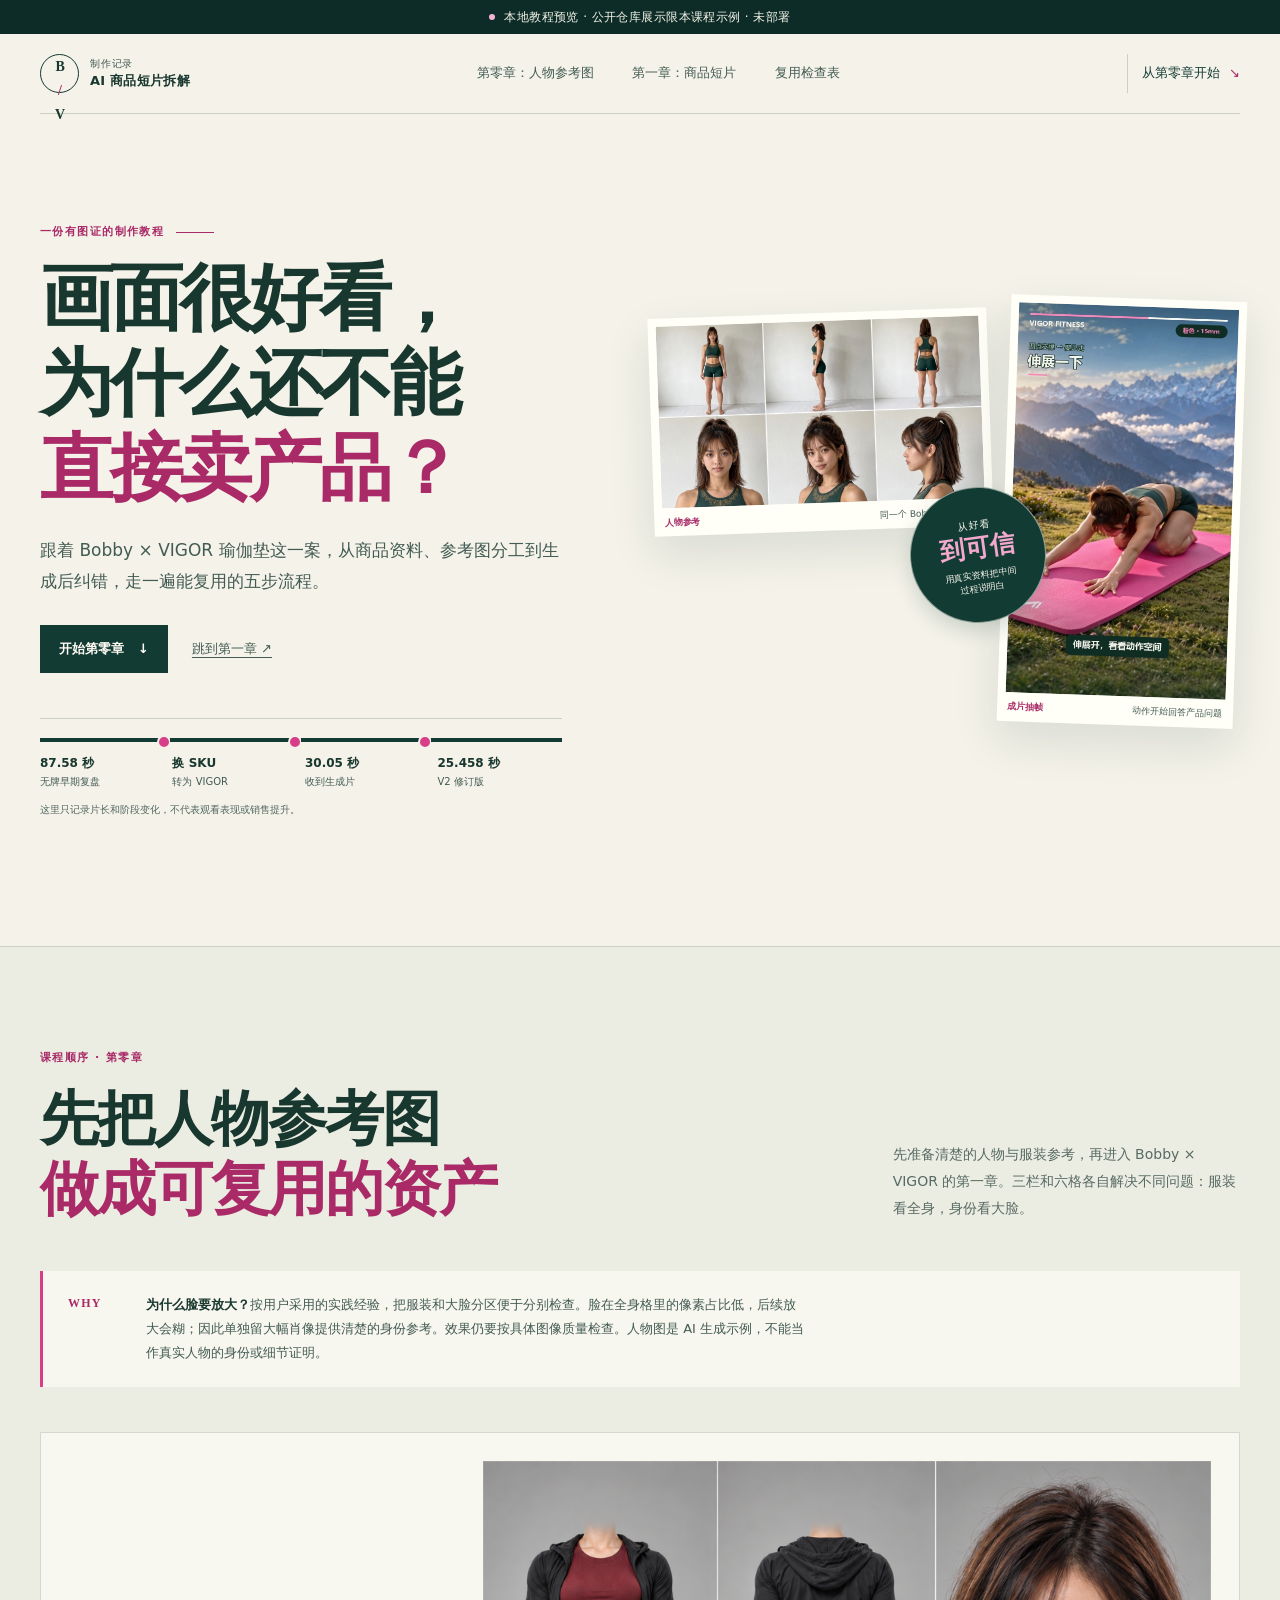
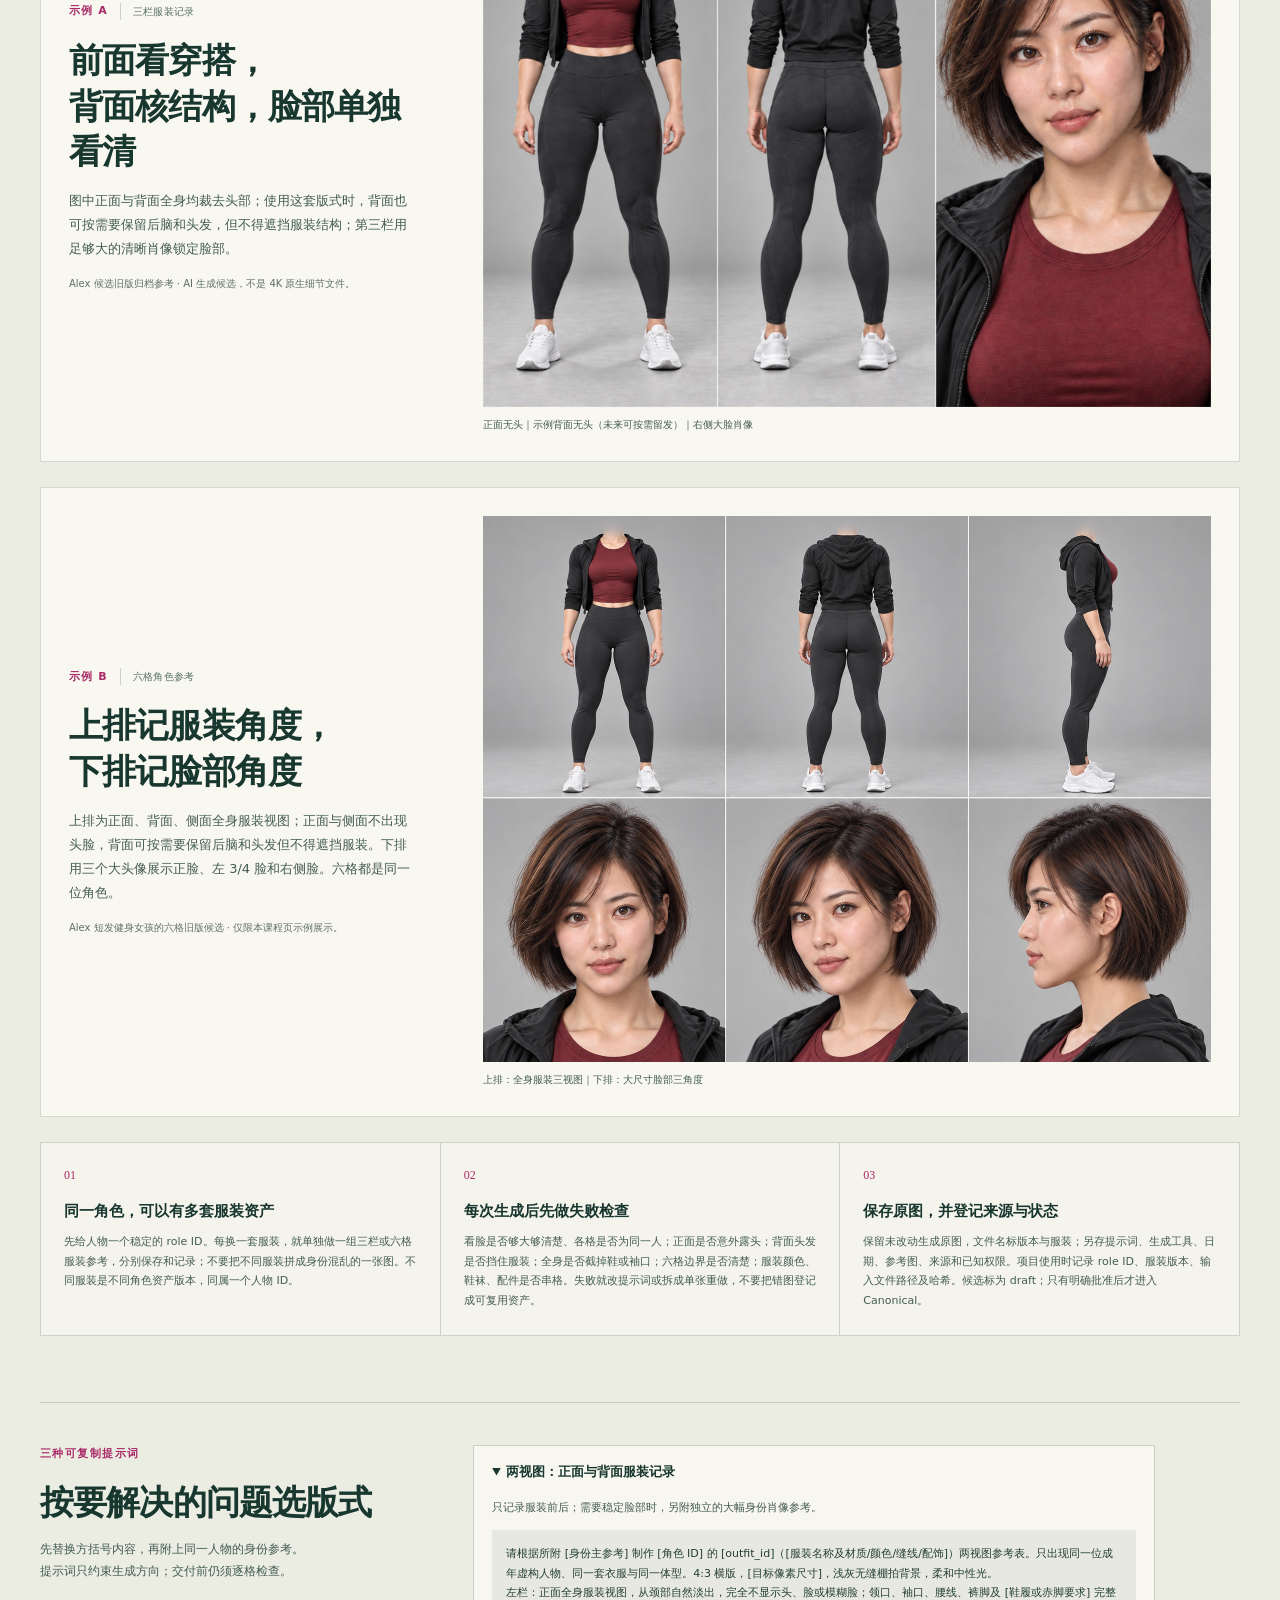
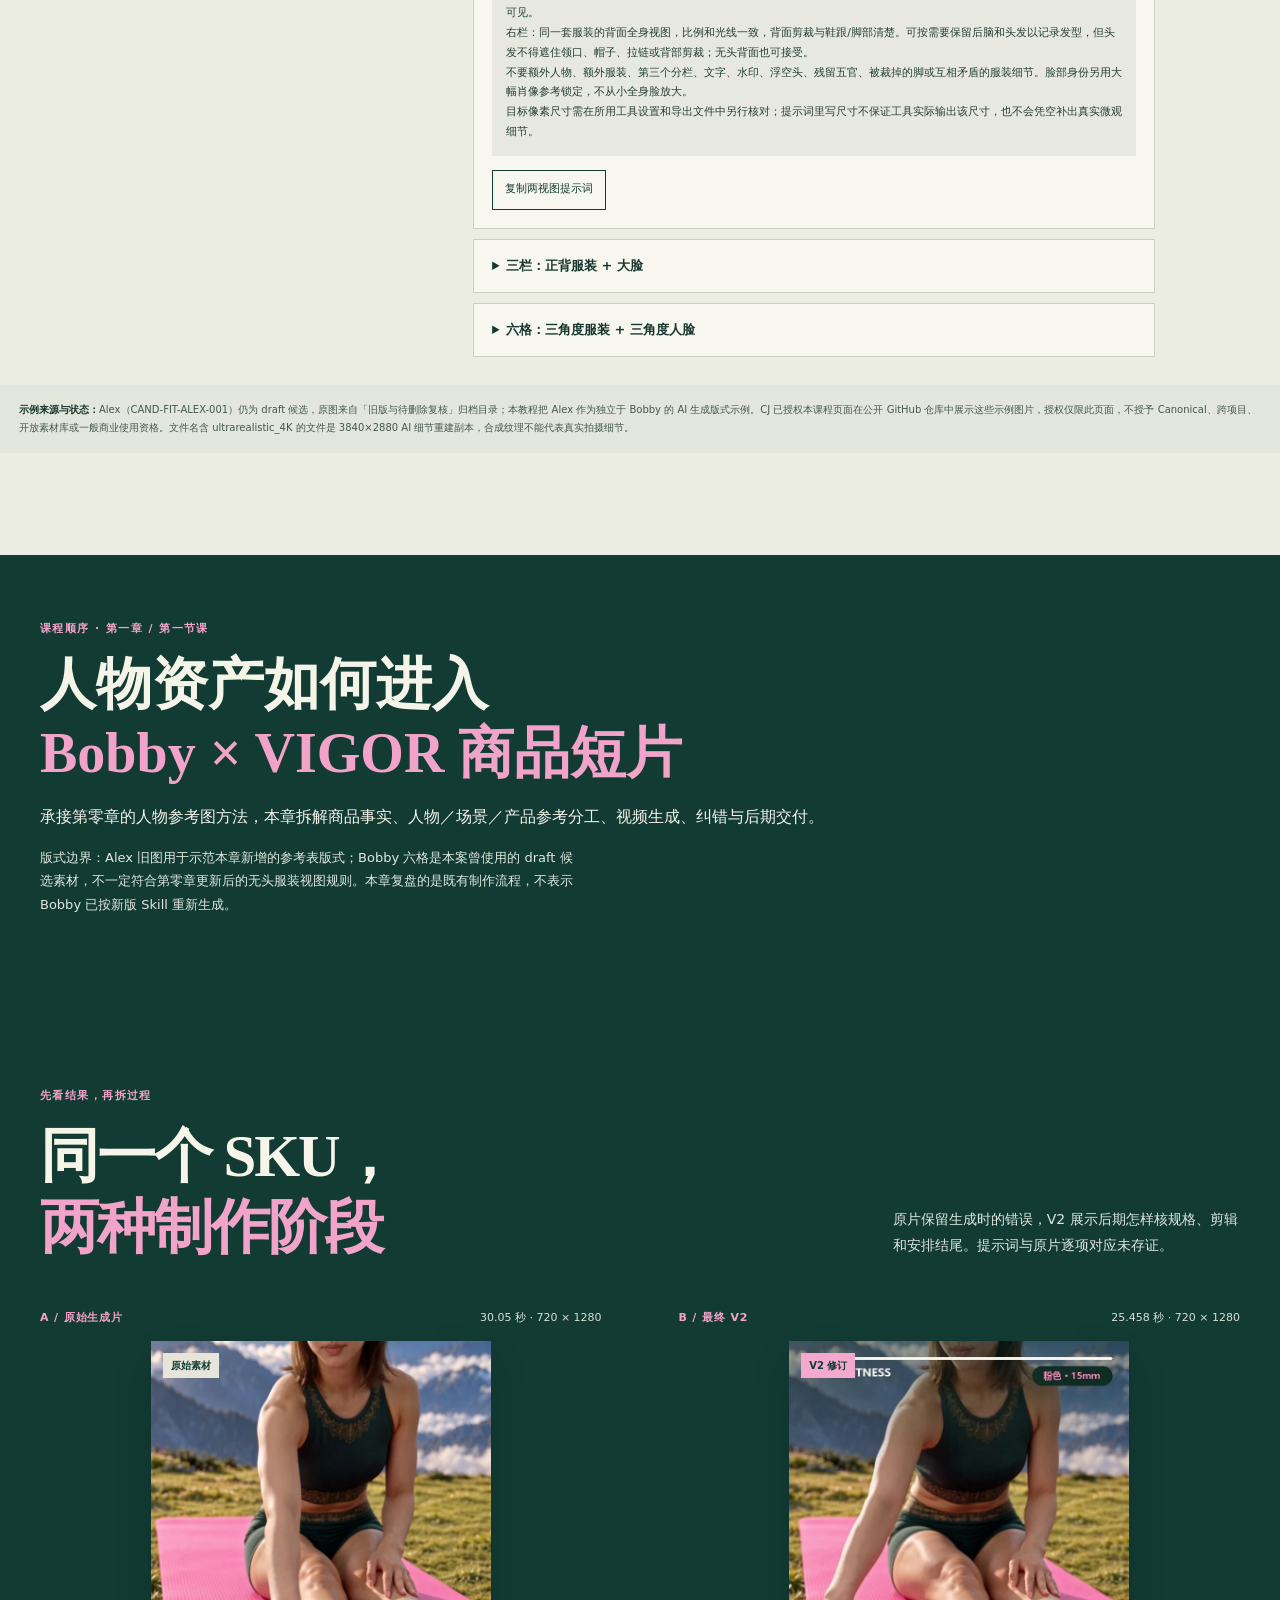
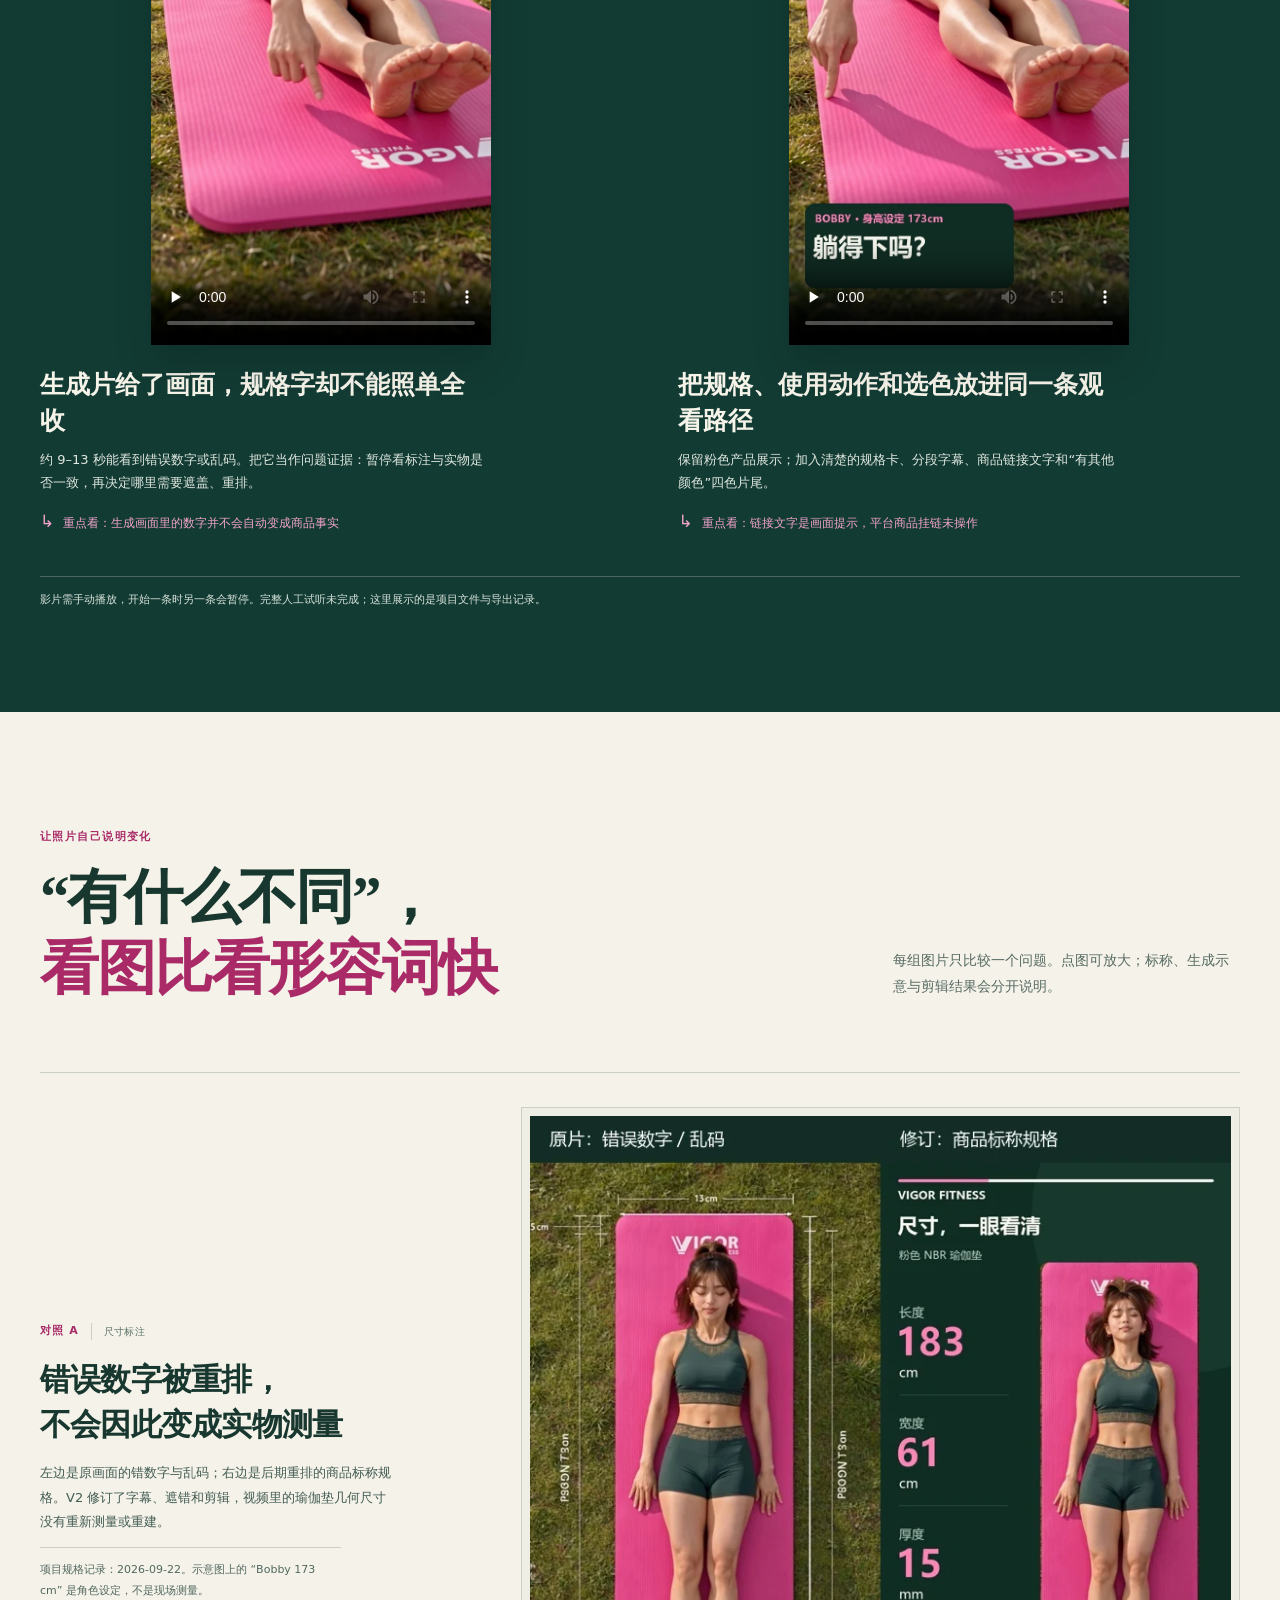
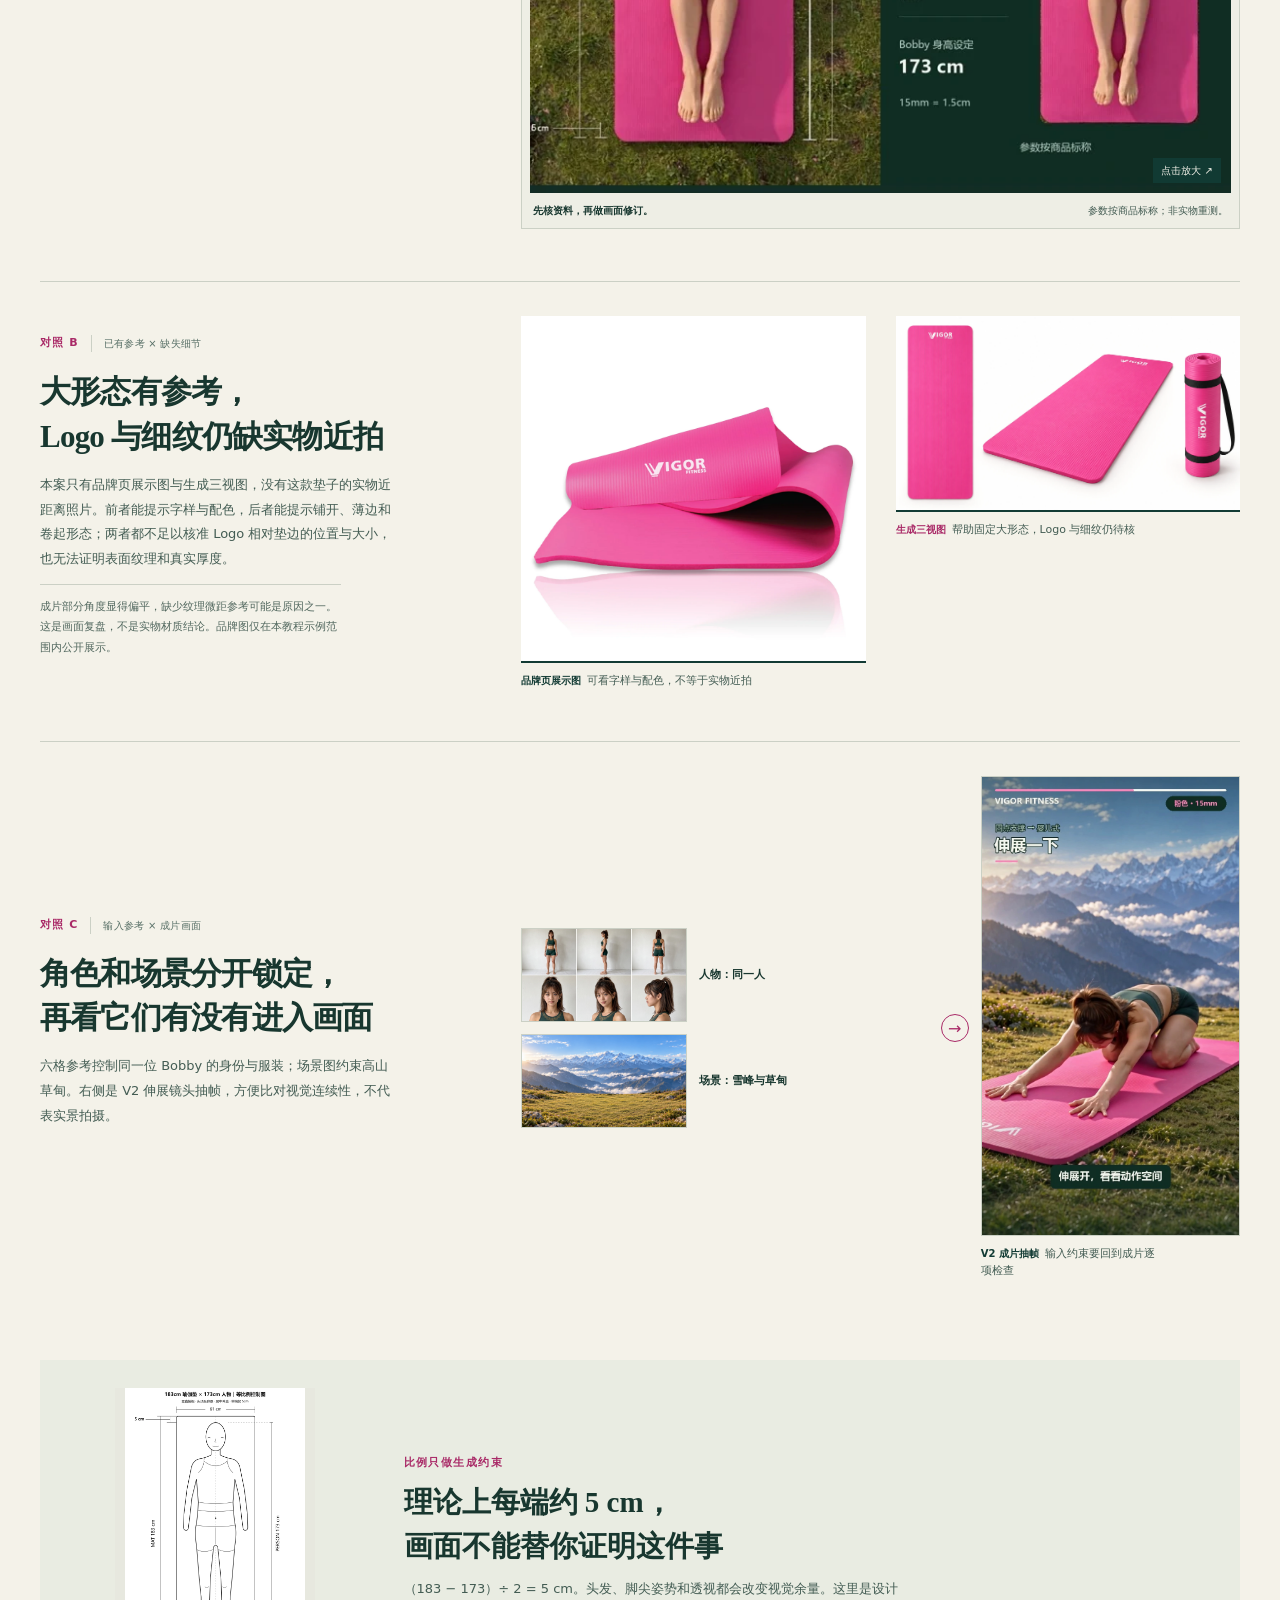
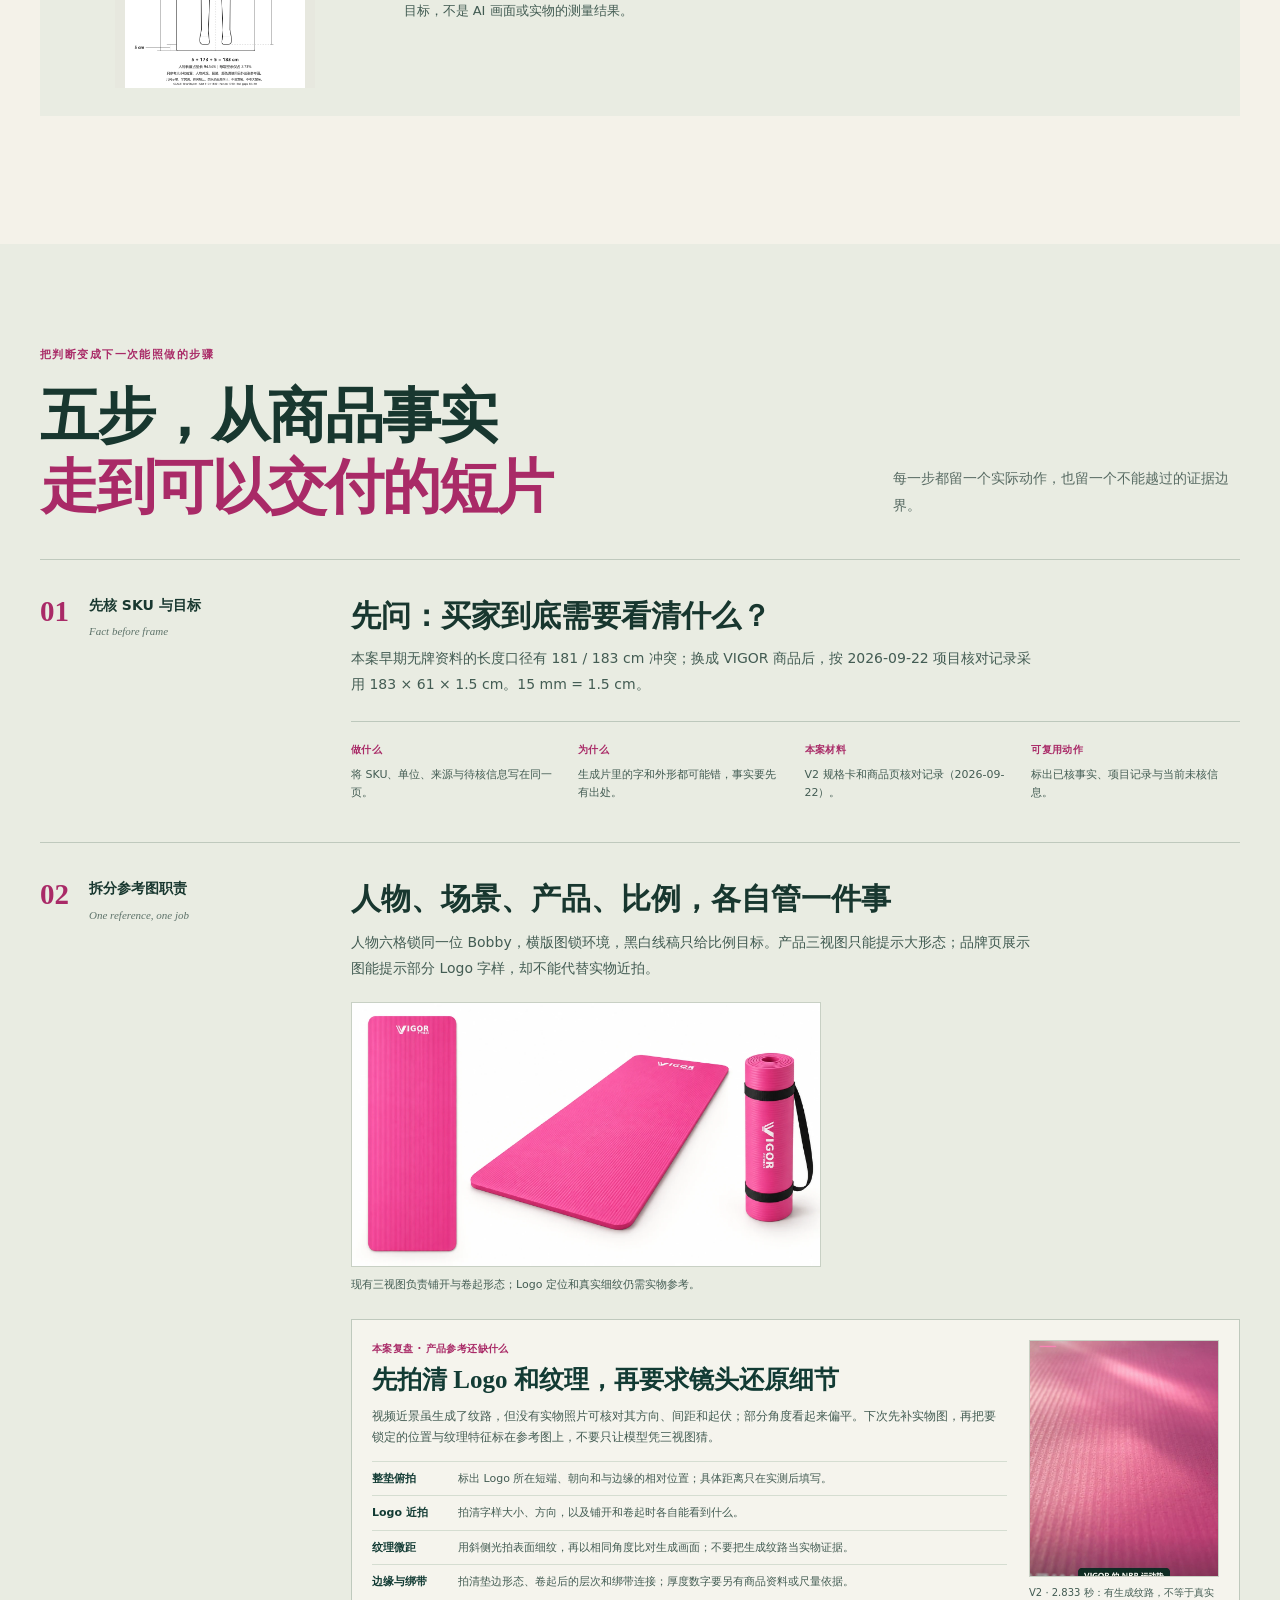
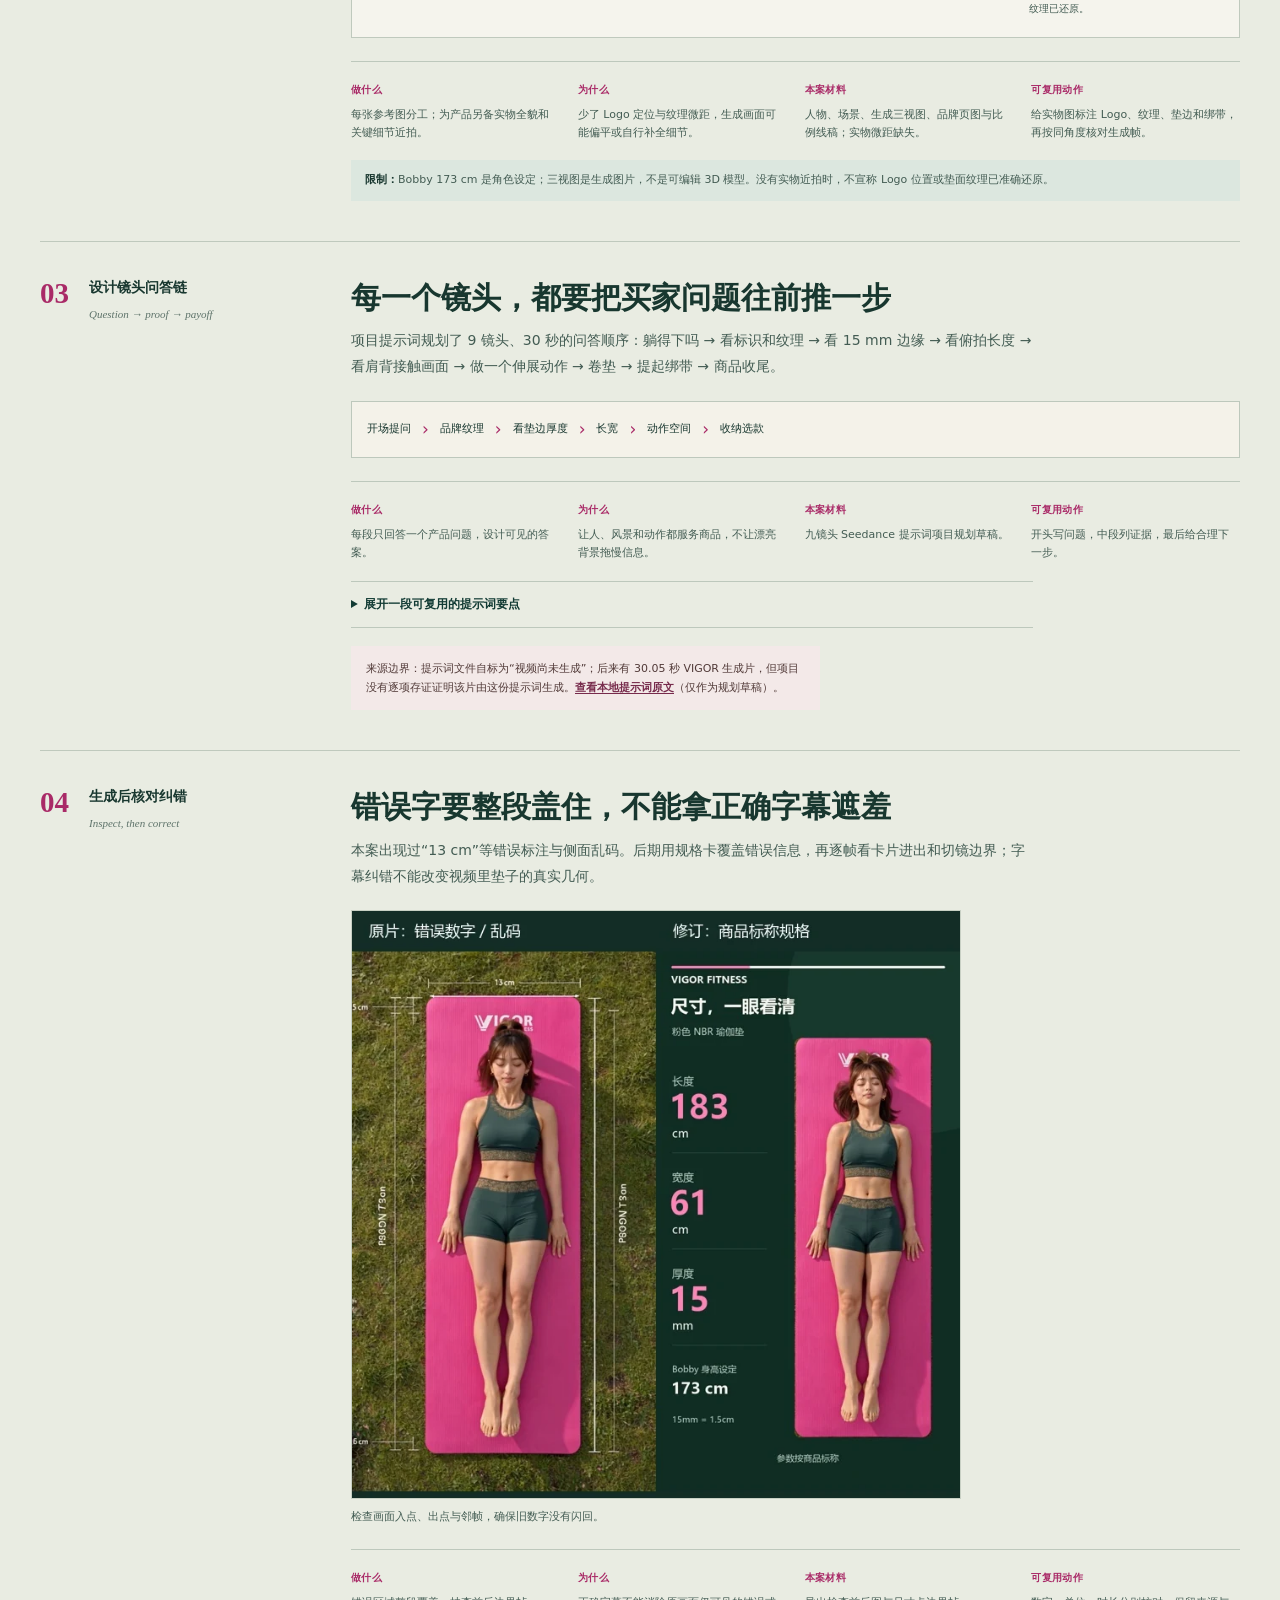
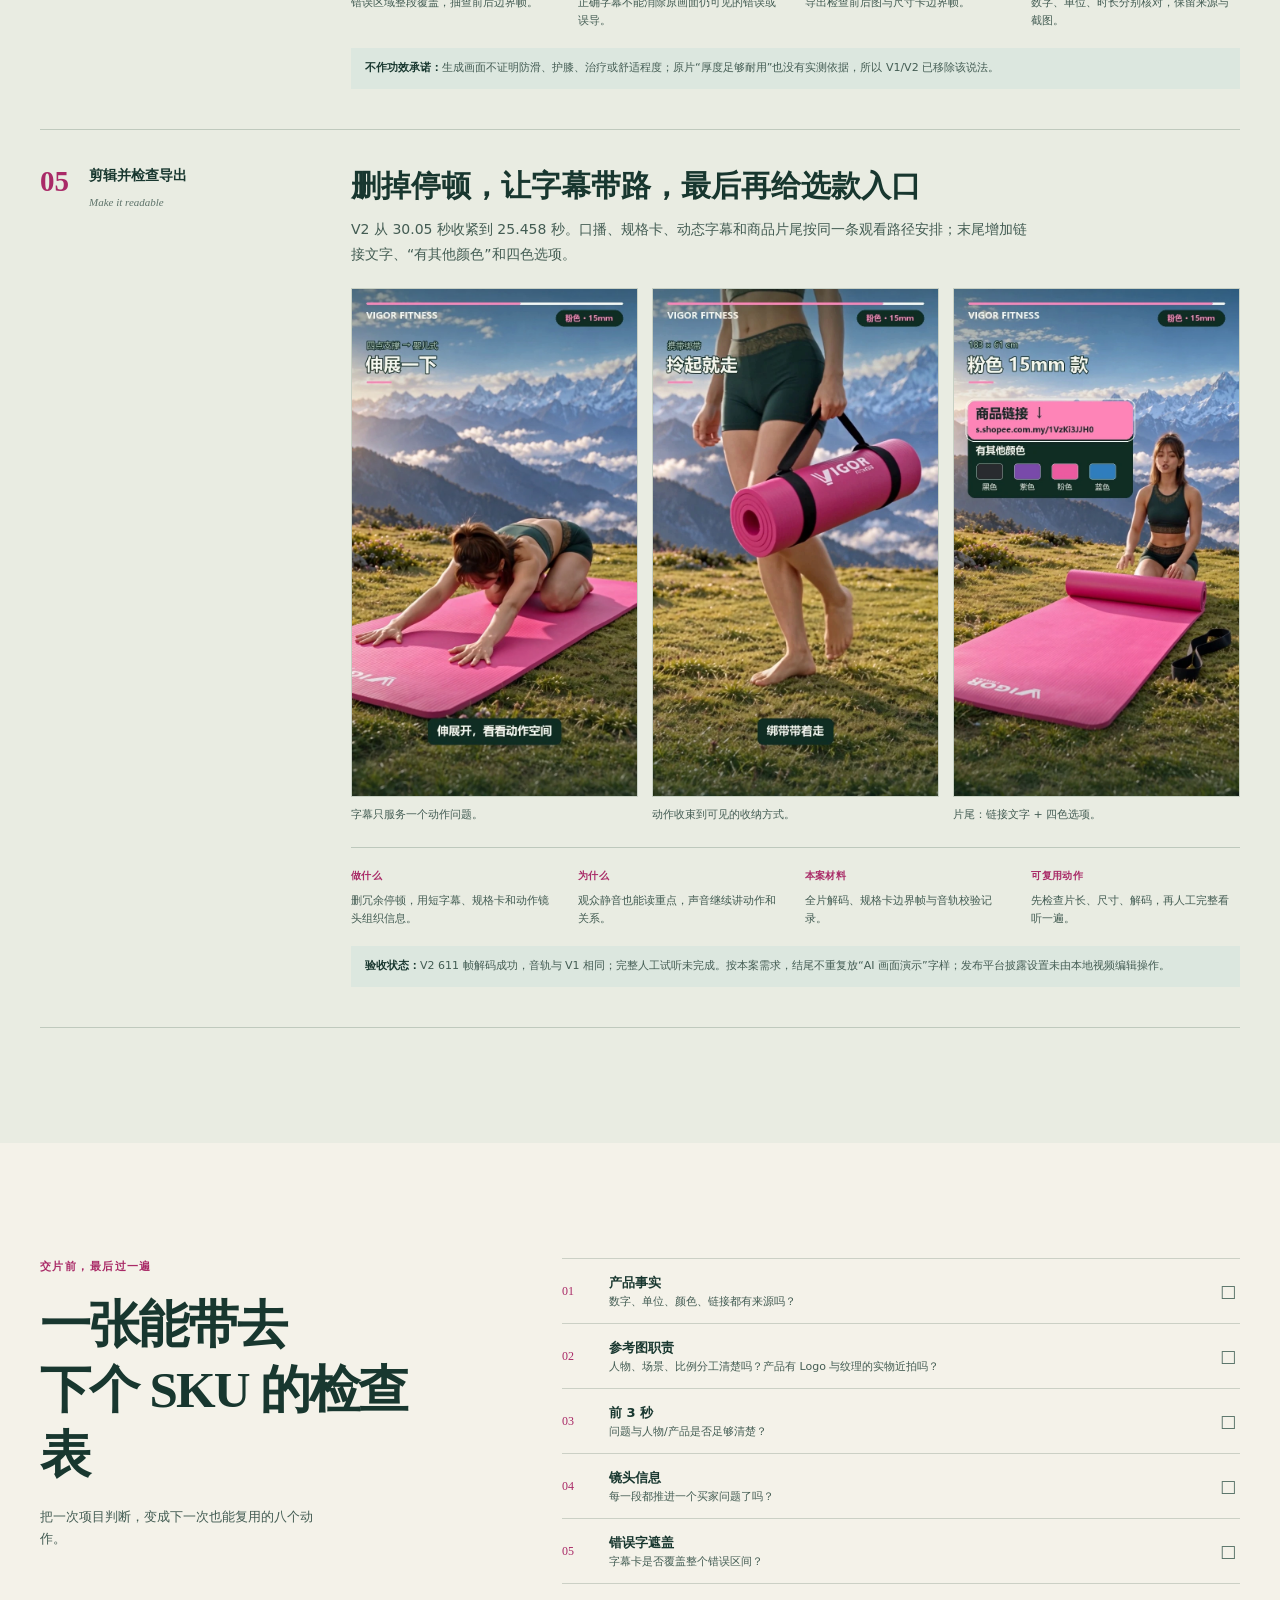
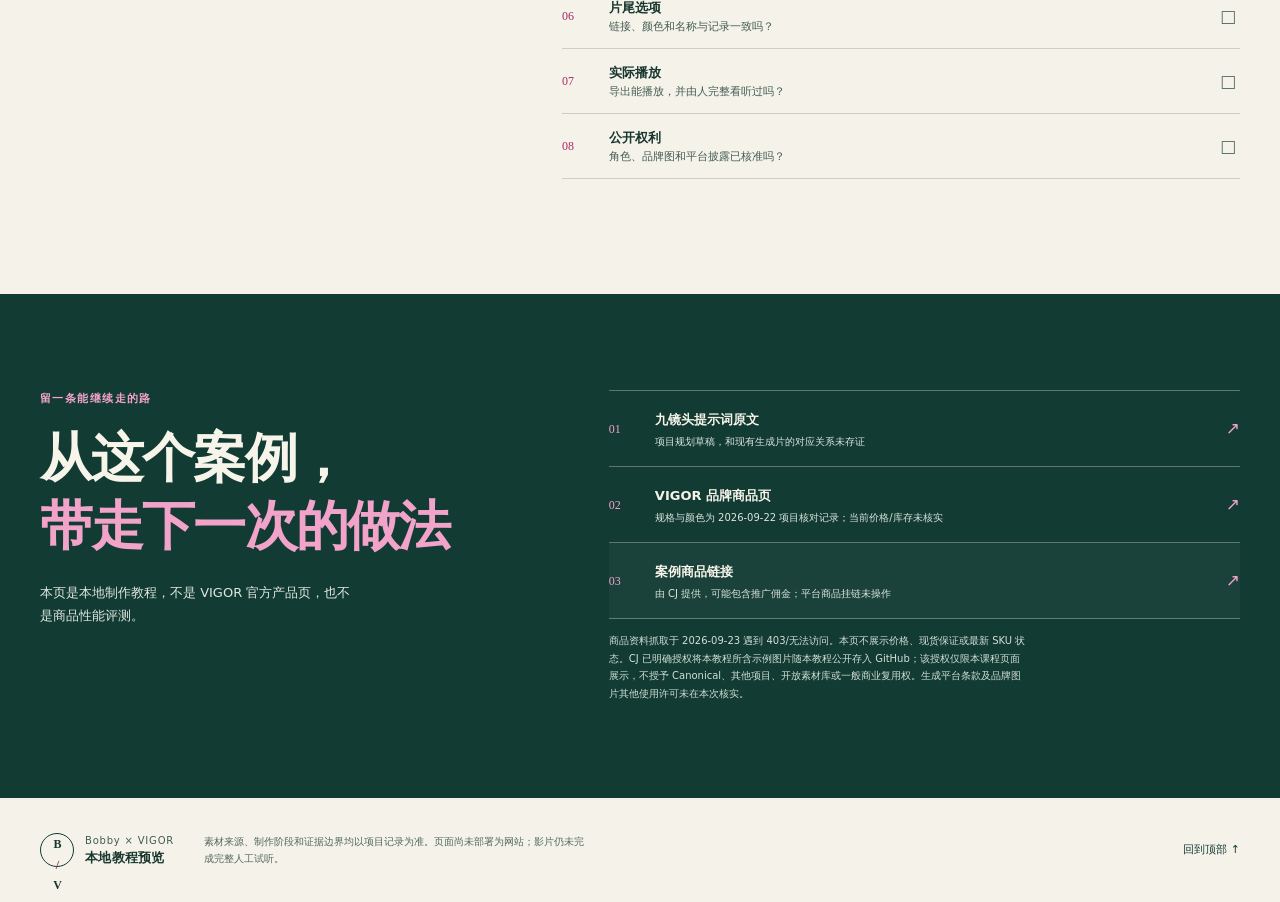
==== index.html @ 0c5cd607 "Build Chapter 0 character asset tutorial and Chapter 1 product video case study" ====
<!doctype html>
<html lang="zh-Hans">
<head>
  <meta charset="utf-8">
  <meta name="viewport" content="width=device-width, initial-scale=1">
  <meta name="robots" content="noindex, nofollow">
  <meta name="theme-color" content="#123b34">
  <meta name="description" content="用 Bobby × VIGOR 瑜伽垫案例，拆解从核对商品事实、分工参考图到修订与导出检查的五步短视频流程。">
  <title>从生成片到商品短片｜Bobby × VIGOR 制作教程</title>
  <link rel="preload" as="image" href="assets/Bobby角色六格.webp">
  <link rel="stylesheet" href="styles.css">
  <script src="script.js" defer></script>
</head>
<body>
  <a class="skip-link" href="#main">跳到教程正文</a>
  <div class="local-banner"><span class="local-dot" aria-hidden="true"></span>本地教程预览 · 公开仓库展示限本课程示例 · 未部署</div>

  <header class="site-header">
    <a class="wordmark" href="#top" aria-label="回到教程首页">
      <span class="wordmark-mark" aria-hidden="true">B<span>/</span>V</span>
      <span class="wordmark-copy">制作记录<strong>AI 商品短片拆解</strong></span>
    </a>
    <nav class="main-nav" aria-label="页面导航">
      <a href="#chapter0">第零章：人物参考图</a>
      <a href="#chapter1">第一章：商品短片</a>
      <a href="#checklist">复用检查表</a>
    </nav>
    <a class="header-cta" href="#chapter0">从第零章开始 <span aria-hidden="true">↘</span></a>
  </header>

  <main id="main">
    <section class="hero page-wrap" id="top" aria-labelledby="hero-title">
      <div class="hero-copy">
        <p class="hero-kicker"><span>一份有图证的制作教程</span><span class="kicker-rule" aria-hidden="true"></span></p>
        <h1 id="hero-title">画面很好看，<br>为什么还不能<br><em>直接卖产品？</em></h1>
        <p class="hero-deck">跟着 Bobby × VIGOR 瑜伽垫这一案，从商品资料、参考图分工到生成后纠错，走一遍能复用的五步流程。</p>
        <div class="hero-actions">
          <a class="button button-light" href="#chapter0">开始第零章 <span aria-hidden="true">↓</span></a>
          <a class="text-link" href="#chapter1">跳到第一章 <span aria-hidden="true">↗</span></a>
        </div>
        <div class="timeline-note" aria-label="项目阶段：早期无牌复盘 87.58 秒，更换 VIGOR 商品后收到 30.05 秒生成片，最终修订为 25.458 秒">
          <div class="timeline-track" aria-hidden="true"><i></i><i></i><i></i><i></i></div>
          <div class="timeline-labels">
            <span><b>87.58 秒</b>无牌早期复盘</span>
            <span><b>换 SKU</b>转为 VIGOR</span>
            <span><b>30.05 秒</b>收到生成片</span>
            <span><b>25.458 秒</b>V2 修订版</span>
          </div>
          <small>这里只记录片长和阶段变化，不代表观看表现或销售提升。</small>
        </div>
      </div>
      <div class="hero-visual" aria-label="人物定妆参考与最终伸展画面">
        <figure class="hero-portrait photo-frame">
          <button class="image-zoom" type="button" data-image="assets/Bobby角色六格.webp" data-caption="本项目选用的 Bobby 六格候选参考：六个角度属于同一位候选角色。" aria-label="放大查看 本项目选用的 Bobby 六格候选参考">
            <img src="assets/Bobby角色六格.webp" alt="本项目选用的 Bobby 六格候选参考人物参考；六格是同一位候选角色的不同角度与表情。" width="2752" height="1536" fetchpriority="high">
          </button>
          <figcaption><span>人物参考</span>同一个 Bobby，六个视角</figcaption>
        </figure>
        <figure class="hero-output photo-frame">
          <button class="image-zoom" type="button" data-image="assets/成片_伸展画面.webp" data-caption="V2 伸展镜头抽帧，画面可供教学展示；不是现实实测。" aria-label="放大查看 V2 伸展镜头">
            <picture><source type="image/webp" srcset="assets/成片_伸展画面.webp"><img src="assets/成片_伸展画面.jpg" alt="V2 成片中的 Bobby 在粉色瑜伽垫上做伸展动作，背景为高山草甸。" width="720" height="1280" loading="lazy"></picture>
          </button>
          <figcaption><span>成片抽帧</span>动作开始回答产品问题</figcaption>
        </figure>
        <div class="hero-stamp"><span>从好看</span><b>到可信</b><i>用真实资料把中间过程说明白</i></div>
      </div>
    </section>

    <section class="chapter-zero" id="chapter0" aria-labelledby="chapter0-title">
      <div class="page-wrap">
        <div class="section-heading chapter-heading">
          <div><p class="section-kicker">课程顺序 · 第零章</p><h2 id="chapter0-title">先把人物参考图<br><em>做成可复用的资产</em></h2></div>
          <p class="section-intro">先准备清楚的人物与服装参考，再进入 Bobby × VIGOR 的第一章。三栏和六格各自解决不同问题：服装看全身，身份看大脸。</p>
        </div>
        <div class="chapter-reason"><span class="reason-mark" aria-hidden="true">WHY</span><p><strong>为什么脸要放大？</strong>按用户采用的实践经验，把服装和大脸分区便于分别检查。脸在全身格里的像素占比低，后续放大会糊；因此单独留大幅肖像提供清楚的身份参考。效果仍要按具体图像质量检查。人物图是 AI 生成示例，不能当作真实人物的身份或细节证明。</p></div>
        <div class="reference-example-grid">
          <article class="reference-example">
            <div class="example-copy"><p class="comparison-index">示例 A <span>三栏服装记录</span></p><h3>前面看穿搭，<br>背面核结构，脸部单独看清</h3><p>图中正面与背面全身均裁去头部；使用这套版式时，背面也可按需要保留后脑和头发，但不得遮挡服装结构；第三栏用足够大的清晰肖像锁定脸部。</p><small>Alex 候选旧版归档参考 · AI 生成候选，不是 4K 原生细节文件。</small></div>
            <figure class="example-image"><button class="image-zoom" type="button" data-image="assets/Alex_旧版三栏候选示例_4K重建.png" data-caption="Alex 短发健身女孩的旧版三栏参考。归档候选示例；ultrarealistic_4K 文件是 AI 细节重建副本，并非原生真实 4K 拍摄素材。" aria-label="放大查看 Alex 旧版三栏服装参考"><img src="assets/Alex_旧版三栏候选示例_4K重建.png" alt="Alex 候选三栏参考：左侧正面与中间背面全身服装视图都裁去头部，右侧是较大的正面脸部肖像。" loading="lazy"></button><figcaption>正面无头｜示例背面无头（未来可按需留发）｜右侧大脸肖像</figcaption></figure>
          </article>
          <article class="reference-example">
            <div class="example-copy"><p class="comparison-index">示例 B <span>六格角色参考</span></p><h3>上排记服装角度，<br>下排记脸部角度</h3><p>上排为正面、背面、侧面全身服装视图；正面与侧面不出现头脸，背面可按需要保留后脑和头发但不得遮挡服装。下排用三个大头像展示正脸、左 3/4 脸和右侧脸。六格都是同一位角色。</p><small>Alex 短发健身女孩的六格旧版候选 · 仅限本课程页示例展示。</small></div>
            <figure class="example-image"><button class="image-zoom" type="button" data-image="assets/Alex_旧版六格候选示例.png" data-caption="Alex 短发健身女孩的六格旧版归档候选示例：上三格服装视图，下三格清晰脸部视图。该候选仍为 draft。" aria-label="放大查看 Alex 六格人物参考"><img src="assets/Alex_旧版六格候选示例.png" alt="Alex 候选六格参考：上排为正面、背面和侧面全身服装图，示例上排的正面、背面和侧面都裁去头部；下排是同一位短发女性的正脸、左四分之三侧脸和右侧脸大头像。" loading="lazy"></button><figcaption>上排：全身服装三视图｜下排：大尺寸脸部三角度</figcaption></figure>
          </article>
        </div>
        <div class="asset-rule-grid">
          <article><span>01</span><h3>同一角色，可以有多套服装资产</h3><p>先给人物一个稳定的 role ID。每换一套服装，就单独做一组三栏或六格服装参考，分别保存和记录；不要把不同服装拼成身份混乱的一张图。不同服装是不同角色资产版本，同属一个人物 ID。</p></article>
          <article><span>02</span><h3>每次生成后先做失败检查</h3><p>看脸是否够大够清楚、各格是否为同一人；正面是否意外露头；背面头发是否挡住服装；全身是否截掉鞋或袖口；六格边界是否清楚；服装颜色、鞋袜、配件是否串格。失败就改提示词或拆成单张重做，不要把错图登记成可复用资产。</p></article>
          <article><span>03</span><h3>保存原图，并登记来源与状态</h3><p>保留未改动生成原图，文件名标版本与服装；另存提示词、生成工具、日期、参考图、来源和已知权限。项目使用时记录 role ID、服装版本、输入文件路径及哈希。候选标为 draft；只有明确批准后才进入 Canonical。</p></article>
        </div>
        <div class="prompt-lessons"><div><p class="section-kicker">三种可复制提示词</p><h3>按要解决的问题选版式</h3><p>先替换方括号内容，再附上同一人物的身份参考。提示词只约束生成方向；交付前仍须逐格检查。</p></div><div class="prompt-card-list">
  <details class="prompt-fold prompt-course" open>
    <summary>两视图：正面与背面服装记录</summary>
    <div class="prompt-content"><p>只记录服装前后；需要稳定脸部时，另附独立的大幅身份肖像参考。</p><pre>请根据所附 [身份主参考] 制作 [角色 ID] 的 [outfit_id]（[服装名称及材质/颜色/缝线/配饰]）两视图参考表。只出现同一位成年虚构人物、同一套衣服与同一体型。4:3 横版，[目标像素尺寸]，浅灰无缝棚拍背景，柔和中性光。
左栏：正面全身服装视图，从颈部自然淡出，完全不显示头、脸或模糊脸；领口、袖口、腰线、裤脚及 [鞋履或赤脚要求] 完整可见。
右栏：同一套服装的背面全身视图，比例和光线一致，背面剪裁与鞋跟/脚部清楚。可按需要保留后脑和头发以记录发型，但头发不得遮住领口、帽子、拉链或背部剪裁；无头背面也可接受。
不要额外人物、额外服装、第三个分栏、文字、水印、浮空头、残留五官、被裁掉的脚或互相矛盾的服装细节。脸部身份另用大幅肖像参考锁定，不从小全身脸放大。
目标像素尺寸需在所用工具设置和导出文件中另行核对；提示词里写尺寸不保证工具实际输出该尺寸，也不会凭空补出真实微观细节。</pre><button class="copy-button" type="button">复制两视图提示词</button><span class="copy-status" role="status" aria-live="polite"></span></div>
  </details>
  <details class="prompt-fold prompt-course">
    <summary>三栏：正背服装 + 大脸</summary>
    <div class="prompt-content"><p>正面和背面各记一套服装，大脸肖像独占一栏，不从全身小脸裁切放大。</p><pre>请根据所附 [身份主参考] 与 [本套服装参考]，制作 [角色 ID] 的 [outfit_id] 三栏人物参考表。4:3 横版，[目标像素尺寸]；浅灰无缝棚拍背景、柔和中性光。三栏均为同一位成年虚构人物、同一发型肤色体型、同一套 [服装名称及细节]。
左栏：正面全身服装，从颈部自然淡出，不出现头或脸；完整显示领口到 [鞋履或赤脚要求]。
中栏：背面全身服装，可按需要显示后脑和头发，但不能遮住衣服结构；正背的颜色、版型、配饰一致。
右栏：独立拍摄的大幅清晰头肩肖像，展示同一人的脸、发际线、眼睛、皮肤与发型；人脸占据这一整栏的主要空间，不是从全身小脸裁切放大。
不添加其他人、其他衣服、文字、水印、浮空头、残留五官或缺失的手脚；保持自然可信的解剖和布料纹理。目标像素尺寸需另在生成工具和导出文件中核对，不能只凭“4K”字样推定实际分辨率或真实细节。</pre><button class="copy-button" type="button">复制三栏提示词</button><span class="copy-status" role="status" aria-live="polite"></span></div>
  </details>
  <details class="prompt-fold prompt-course">
    <summary>六格：三角度服装 + 三角度人脸</summary>
    <div class="prompt-content"><p>上排负责全身穿搭角度；下排用三张清楚的大脸参考稳定身份。</p><pre>请根据所附 [身份主参考] 与 [本套服装参考]，制作 [角色 ID] 的 [outfit_id] 六格参考表。4:3 横版，[目标像素尺寸]，严格 3 列 × 2 行，浅灰无缝棚拍背景、柔和中性光。六格只呈现同一位成年虚构人物、同一套 [服装名称及细节]、同一体型发型肤色。
上排为服装全身：左为正面，颈部以上自然淡出，完全无头无脸；中为背面，可按需要显示后脑和头发，但不能遮住领口、帽子或背部结构；右为侧面，颈部以上自然淡出、无脸。三格都要完整显示脚与 [鞋履或赤脚要求]，衣服颜色、版型、缝线、配饰互相一致。
下排为同一人的大幅清晰头肩肖像：正脸、左 3/4 脸、右侧脸。每张脸都足够大，可检查五官、发际线和皮肤细节；三张不是同一照片机械旋转，也不是从小全身脸放大。
不要文字、水印、额外人物、额外衣服、错格、浮空头、残留五官或裁掉的脚。逐格检查正面无头、背面头发不挡衣服、侧面无脸、脚部完整，三张大脸身份一致且足够清晰。目标像素尺寸需另在工具和导出文件中确认；AI 放大或重绘带来的纹理是合成细节。</pre><button class="copy-button" type="button">复制六格提示词</button><span class="copy-status" role="status" aria-live="polite"></span></div>
  </details>
</div>

        </div></div>
        <p class="example-rights-note"><strong>示例来源与状态：</strong>Alex（CAND-FIT-ALEX-001）仍为 draft 候选，原图来自「旧版与待删除复核」归档目录；本教程把 Alex 作为独立于 Bobby 的 AI 生成版式示例。CJ 已授权本课程页面在公开 GitHub 仓库中展示这些示例图片，授权仅限此页面，不授予 Canonical、跨项目、开放素材库或一般商业使用资格。文件名含 ultrarealistic_4K 的文件是 3840×2880 AI 细节重建副本，合成纹理不能代表真实拍摄细节。</p>
      </div>
    </section>

    <div class="chapter-one-band" id="chapter1"><div class="page-wrap"><p class="section-kicker">课程顺序 · 第一章 / 第一节课</p><h2>人物资产如何进入<br><em>Bobby × VIGOR 商品短片</em></h2><p>承接第零章的人物参考图方法，本章拆解商品事实、人物／场景／产品参考分工、视频生成、纠错与后期交付。</p><p>版式边界：Alex 旧图用于示范本章新增的参考表版式；Bobby 六格是本案曾使用的 draft 候选素材，不一定符合第零章更新后的无头服装视图规则。本章复盘的是既有制作流程，不表示 Bobby 已按新版 Skill 重新生成。</p></div></div>

    <section class="video-section section-dark" id="films" aria-labelledby="films-title">
      <div class="page-wrap">
        <div class="section-heading heading-inverse">
          <div><p class="section-kicker">先看结果，再拆过程</p><h2 id="films-title">同一个 SKU，<br><em>两种制作阶段</em></h2></div>
          <p class="section-intro">原片保留生成时的错误，V2 展示后期怎样核规格、剪辑和安排结尾。提示词与原片逐项对应未存证。</p>
        </div>
        <div class="film-grid">
          <article class="film-entry">
            <div class="film-meta"><span class="film-stage">A / 原始生成片</span><span>30.05 秒 · 720 × 1280</span></div>
            <div class="video-shell">
              <video controls playsinline preload="none" poster="assets/原片封面.webp" aria-label="原始生成片，约 9 到 13 秒可见错误尺寸或乱码">
                <source src="assets/01_原始生成片.mp4" type="video/mp4">
                您的浏览器无法播放此 MP4，请使用新版浏览器。
              </video>
              <span class="video-corner">原始素材</span>
            </div>
            <h3>生成片给了画面，规格字却不能照单全收</h3>
            <p>约 9–13 秒能看到错误数字或乱码。把它当作问题证据：暂停看标注与实物是否一致，再决定哪里需要遮盖、重排。</p>
            <div class="film-takeaway"><span aria-hidden="true">↳</span>重点看：生成画面里的数字并不会自动变成商品事实</div>
          </article>
          <article class="film-entry film-entry-final">
            <div class="film-meta"><span class="film-stage">B / 最终 V2</span><span>25.458 秒 · 720 × 1280</span></div>
            <div class="video-shell">
              <video controls playsinline preload="none" poster="assets/V2封面.webp" aria-label="V2 修订成片，包含字幕、规格卡、商品链接文字和四色选项">
                <source src="assets/02_V2修订成片.mp4" type="video/mp4">
                您的浏览器无法播放此 MP4，请使用新版浏览器。
              </video>
              <span class="video-corner video-corner-final">V2 修订</span>
            </div>
            <h3>把规格、使用动作和选色放进同一条观看路径</h3>
            <p>保留粉色产品展示；加入清楚的规格卡、分段字幕、商品链接文字和“有其他颜色”四色片尾。</p>
            <div class="film-takeaway"><span aria-hidden="true">↳</span>重点看：链接文字是画面提示，平台商品挂链未操作</div>
          </article>
        </div>
        <p class="video-footnote">影片需手动播放，开始一条时另一条会暂停。完整人工试听未完成；这里展示的是项目文件与导出记录。</p>
      </div>
    </section>

    <section class="difference-section page-wrap" id="differences" aria-labelledby="differences-title">
      <div class="section-heading">
        <div><p class="section-kicker">让照片自己说明变化</p><h2 id="differences-title">“有什么不同”，<br><em>看图比看形容词快</em></h2></div>
        <p class="section-intro">每组图片只比较一个问题。点图可放大；标称、生成示意与剪辑结果会分开说明。</p>
      </div>

      <article class="comparison comparison-primary">
        <div class="comparison-copy">
          <p class="comparison-index">对照 A <span>尺寸标注</span></p>
          <h3>错误数字被重排，<br>不会因此变成实物测量</h3>
          <p>左边是原画面的错数字与乱码；右边是后期重排的商品标称规格。V2 修订了字幕、遮错和剪辑，视频里的瑜伽垫几何尺寸没有重新测量或重建。</p>
          <p class="caption-source">项目规格记录：2026-09-22。示意图上的 “Bobby 173 cm” 是角色设定，不是现场测量。</p>
        </div>
        <figure class="comparison-visual comparison-wide">
          <button class="image-zoom" type="button" data-image="assets/规格纠错前后.webp" data-caption="左为生成画面中的错标，右为后期规格卡。V2 使用项目商品标称；几何尺寸未重测。" aria-label="放大查看原始错误规格与修正规格对照">
            <picture><source type="image/webp" srcset="assets/规格纠错前后.webp"><img src="assets/规格纠错前后.jpg" alt="原始错误尺寸与后期修正规格的并排图；左边有 13 cm 错误标注和乱码，右边以规格卡列出标称 183 × 61 cm、厚 15 mm。" width="720" height="696" loading="lazy"></picture>
            <span class="zoom-hint">点击放大 <span aria-hidden="true">↗</span></span>
          </button>
          <figcaption><span>先核资料，再做画面修订。</span>参数按商品标称；非实物重测。</figcaption>
        </figure>
      </article>

      <article class="comparison comparison-product">
        <div class="comparison-copy">
          <p class="comparison-index">对照 B <span>已有参考 × 缺失细节</span></p>
          <h3>大形态有参考，<br>Logo 与细纹仍缺实物近拍</h3>
          <p>本案只有品牌页展示图与生成三视图，没有这款垫子的实物近距离照片。前者能提示字样与配色，后者能提示铺开、薄边和卷起形态；两者都不足以核准 Logo 相对垫边的位置与大小，也无法证明表面纹理和真实厚度。</p>
          <p class="caption-source">成片部分角度显得偏平，缺少纹理微距参考可能是原因之一。这是画面复盘，不是实物材质结论。品牌图仅在本教程示例范围内公开展示。</p>
        </div>
        <div class="pair-grid">
          <figure class="pair-figure">
            <button class="image-zoom" type="button" data-image="assets/官网商品外观参考.webp" data-caption="VIGOR 品牌页商品展示图，可查看可见的标识和配色；不是实物微距照片。CJ 选择在本课程中公开展示；品牌图片的其他授权与复用权限未核实。" aria-label="放大查看 VIGOR 品牌页商品展示图">
              <img src="assets/官网商品外观参考.webp" alt="VIGOR 品牌页的粉色瑜伽垫展示图，近端可见白色标识；不是实物微距照片。" width="1920" height="1920" loading="lazy">
            </button>
            <figcaption><span class="pair-tag">品牌页展示图</span>可看字样与配色，不等于实物近拍</figcaption>
          </figure>
          <figure class="pair-figure">
            <button class="image-zoom" type="button" data-image="assets/粉垫三视图参考.webp" data-caption="由项目流程生成的产品外观参考图片，不是可编辑 3D 模型，也不承担实测证明。" aria-label="放大查看粉色瑜伽垫生成用三视图参考">
              <img src="assets/粉垫三视图参考.webp" alt="粉色瑜伽垫生成用产品形态三视图：包括平铺、薄边与卷起带绑带形态。" width="1672" height="941" loading="lazy">
            </button>
            <figcaption><span class="pair-tag pair-tag-pink">生成三视图</span>帮助固定大形态，Logo 与细纹仍待核</figcaption>
          </figure>
        </div>
      </article>

      <article class="comparison comparison-scene">
        <div class="comparison-copy">
          <p class="comparison-index">对照 C <span>输入参考 × 成片画面</span></p>
          <h3>角色和场景分开锁定，<br>再看它们有没有进入画面</h3>
          <p>六格参考控制同一位 Bobby 的身份与服装；场景图约束高山草甸。右侧是 V2 伸展镜头抽帧，方便比对视觉连续性，不代表实景拍摄。</p>
        </div>
        <div class="scene-pair">
          <div class="reference-stack">
            <figure class="reference-tile">
              <button class="image-zoom" type="button" data-image="assets/Bobby角色六格.webp" data-caption="六格里是同一位 Bobby 候选角色的多角度参考。" aria-label="放大查看 Bobby 人物六格参考">
                <img src="assets/Bobby角色六格.webp" alt="本项目曾使用的 Bobby draft 候选角色六格人物参考。" width="2752" height="1536" loading="lazy">
              </button>
              <figcaption>人物：同一人</figcaption>
            </figure>
            <figure class="reference-tile">
              <button class="image-zoom" type="button" data-image="assets/高山场景参考.webp" data-caption="项目高山草甸场景参考图，未指定为真实地点。" aria-label="放大查看高山草甸场景参考">
                <img src="assets/高山场景参考.webp" alt="高山草甸与远处雪峰的横版场景参考图，未指定为真实拍摄地点。" width="1664" height="936" loading="lazy">
              </button>
              <figcaption>场景：雪峰与草甸</figcaption>
            </figure>
          </div>
          <div class="compare-arrow" aria-hidden="true">→</div>
          <figure class="output-tile">
            <button class="image-zoom" type="button" data-image="assets/成片_伸展画面.webp" data-caption="V2 成片抽帧，表示项目生成画面里的角色与环境组合。" aria-label="放大查看 V2 成片伸展画面">
              <picture><source type="image/webp" srcset="assets/成片_伸展画面.webp"><img src="assets/成片_伸展画面.jpg" alt="V2 成片抽帧：Bobby 在粉色垫上伸展，背景为高山草甸和雪峰。" width="720" height="1280" loading="lazy"></picture>
            </button>
            <figcaption><span class="pair-tag">V2 成片抽帧</span>输入约束要回到成片逐项检查</figcaption>
          </figure>
        </div>
      </article>

      <aside class="ratio-note" aria-label="人物和瑜伽垫比例控制说明">
        <figure class="ratio-image">
          <button class="image-zoom" type="button" data-image="assets/人物垫长比例线稿.webp" data-caption="人物与垫长的比例控制线稿。5 cm 是居中摆放时的理论余量，不代表 AI 画面已量准。" aria-label="放大查看 183 厘米瑜伽垫与 173 厘米人物比例线稿">
            <img src="assets/人物垫长比例线稿.webp" alt="183 cm 瑜伽垫与 173 cm 人物的纵向比例控制线稿；人物占垫长约 94.5%，居中时每端理论余量约 5 cm。" width="1400" height="2340" loading="lazy">
          </button>
        </figure>
        <div><p class="section-kicker">比例只做生成约束</p><h3>理论上每端约 5 cm，<br>画面不能替你证明这件事</h3><p>（183 − 173）÷ 2 = 5 cm。头发、脚尖姿势和透视都会改变视觉余量。这里是设计目标，不是 AI 画面或实物的测量结果。</p></div>
      </aside>
    </section>

    <section class="method-section" id="method" aria-labelledby="method-title">
      <div class="page-wrap">
        <div class="section-heading method-heading">
          <div><p class="section-kicker">把判断变成下一次能照做的步骤</p><h2 id="method-title">五步，从商品事实<br><em>走到可以交付的短片</em></h2></div>
          <p class="section-intro">每一步都留一个实际动作，也留一个不能越过的证据边界。</p>
        </div>
        <ol class="steps">
          <li class="step">
            <div class="step-index"><span>01</span><b>先核 SKU 与目标</b><i>Fact before frame</i></div>
            <div class="step-body">
              <div class="step-lede"><h3>先问：买家到底需要看清什么？</h3><p>本案早期无牌资料的长度口径有 181 / 183 cm 冲突；换成 VIGOR 商品后，按 2026-09-22 项目核对记录采用 183 × 61 × 1.5 cm。15 mm = 1.5 cm。</p></div>
              <div class="step-detail-grid"><div><b>做什么</b><p>将 SKU、单位、来源与待核信息写在同一页。</p></div><div><b>为什么</b><p>生成片里的字和外形都可能错，事实要先有出处。</p></div><div><b>本案材料</b><p>V2 规格卡和商品页核对记录（2026-09-22）。</p></div><div><b>可复用动作</b><p>标出已核事实、项目记录与当前未核信息。</p></div></div>
            </div>
          </li>
          <li class="step">
            <div class="step-index"><span>02</span><b>拆分参考图职责</b><i>One reference, one job</i></div>
            <div class="step-body">
              <div class="step-lede"><h3>人物、场景、产品、比例，各自管一件事</h3><p>人物六格锁同一位 Bobby，横版图锁环境，黑白线稿只给比例目标。产品三视图只能提示大形态；品牌页展示图能提示部分 Logo 字样，却不能代替实物近拍。</p></div>
              <figure class="step-photo">
                <button class="image-zoom" type="button" data-image="assets/粉垫三视图参考.webp" data-caption="产品外观参考图片；不是可编辑三维模型。" aria-label="放大查看用于生成的产品外观三视图">
                  <img src="assets/粉垫三视图参考.webp" alt="粉色瑜伽垫平铺、边缘和卷起形态的生成参考图。" width="1672" height="941" loading="lazy">
                </button>
                <figcaption>现有三视图负责铺开与卷起形态；Logo 定位和真实细纹仍需实物参考。</figcaption>
              </figure>
              <aside class="reference-gap" aria-labelledby="reference-gap-title">
                <div class="reference-gap-copy">
                  <p class="reference-gap-kicker">本案复盘 · 产品参考还缺什么</p>
                  <h4 id="reference-gap-title">先拍清 Logo 和纹理，再要求镜头还原细节</h4>
                  <p>视频近景虽生成了纹路，但没有实物照片可核对其方向、间距和起伏；部分角度看起来偏平。下次先补实物图，再把要锁定的位置与纹理特征标在参考图上，不要只让模型凭三视图猜。</p>
                  <ul class="reference-shot-list">
                    <li><b>整垫俯拍</b><span>标出 Logo 所在短端、朝向和与边缘的相对位置；具体距离只在实测后填写。</span></li>
                    <li><b>Logo 近拍</b><span>拍清字样大小、方向，以及铺开和卷起时各自能看到什么。</span></li>
                    <li><b>纹理微距</b><span>用斜侧光拍表面细纹，再以相同角度比对生成画面；不要把生成纹路当实物证据。</span></li>
                    <li><b>边缘与绑带</b><span>拍清垫边形态、卷起后的层次和绑带连接；厚度数字要另有商品资料或尺量依据。</span></li>
                  </ul>
                </div>
                <figure class="reference-gap-still">
                  <button class="image-zoom" type="button" data-image="assets/V2纹理近景_02.833s.jpg" data-caption="V2 在 2.833 秒的纹理近景。画面能看到生成的纹路，但缺实物微距参考，不能证明与商品相同。" aria-label="放大查看 V2 中生成的垫面纹理近景">
                    <img src="assets/V2纹理近景_02.833s.jpg" alt="V2 影片的粉色垫面近景，能看到生成出的平行纹路；这不是实物照片。" width="720" height="1280" loading="lazy">
                  </button>
                  <figcaption>V2 · 2.833 秒：有生成纹路，不等于真实纹理已还原。</figcaption>
                </figure>
              </aside>
              <div class="step-detail-grid"><div><b>做什么</b><p>每张参考图分工；为产品另备实物全貌和关键细节近拍。</p></div><div><b>为什么</b><p>少了 Logo 定位与纹理微距，生成画面可能偏平或自行补全细节。</p></div><div><b>本案材料</b><p>人物、场景、生成三视图、品牌页图与比例线稿；实物微距缺失。</p></div><div><b>可复用动作</b><p>给实物图标注 Logo、纹理、垫边和绑带，再按同角度核对生成帧。</p></div></div>
              <p class="proof-inline"><strong>限制：</strong>Bobby 173 cm 是角色设定；三视图是生成图片，不是可编辑 3D 模型。没有实物近拍时，不宣称 Logo 位置或垫面纹理已准确还原。</p>
            </div>
          </li>
          <li class="step">
            <div class="step-index"><span>03</span><b>设计镜头问答链</b><i>Question → proof → payoff</i></div>
            <div class="step-body">
              <div class="step-lede"><h3>每一个镜头，都要把买家问题往前推一步</h3><p>项目提示词规划了 9 镜头、30 秒的问答顺序：躺得下吗 → 看标识和纹理 → 看 15 mm 边缘 → 看俯拍长度 → 看肩背接触画面 → 做一个伸展动作 → 卷垫 → 提起绑带 → 商品收尾。</p></div>
              <div class="shot-ribbon" aria-label="九镜头概览">
                <span>开场提问</span><i aria-hidden="true">›</i><span>品牌纹理</span><i aria-hidden="true">›</i><span>看垫边厚度</span><i aria-hidden="true">›</i><span>长宽</span><i aria-hidden="true">›</i><span>动作空间</span><i aria-hidden="true">›</i><span>收纳选款</span>
              </div>
              <div class="step-detail-grid"><div><b>做什么</b><p>每段只回答一个产品问题，设计可见的答案。</p></div><div><b>为什么</b><p>让人、风景和动作都服务商品，不让漂亮背景拖慢信息。</p></div><div><b>本案材料</b><p>九镜头 Seedance 提示词项目规划草稿。</p></div><div><b>可复用动作</b><p>开头写问题，中段列证据，最后给合理下一步。</p></div></div>
              <details class="prompt-fold">
                <summary>展开一段可复用的提示词要点</summary>
                <div class="prompt-content"><p>参考图分工：人物图锁定同一角色的脸、发型、身形与服装；场景图锁定远处雪峰和草甸；产品形态图只控制粉色垫的铺开、薄边和卷起状态；比例图只锁几何比例，图中的线稿、数字和箭头不进入成片。</p><p>画面约束：一张垫、一个场景、同一晨光方向；真实动作连续，商品边缘清楚；不生成字幕、数字或功效徽章，中文说明字由后期添加。</p><button class="copy-button" type="button" data-copy="参考图分工：人物图锁定同一角色的脸、发型、身形与服装；场景图锁定远处雪峰和草甸；产品形态图只控制粉色垫的铺开、薄边和卷起状态；比例图只锁几何比例，图中的线稿、数字和箭头不进入成片。\n\n画面约束：一张垫、一个场景、同一晨光方向；真实动作连续，商品边缘清楚；不生成字幕、数字或功效徽章，中文说明字由后期添加。">复制这段要点</button><span class="copy-status" role="status" aria-live="polite"></span></div>
              </details>
              <p class="evidence-warning">来源边界：提示词文件自标为“视频尚未生成”；后来有 30.05 秒 VIGOR 生成片，但项目没有逐项存证证明该片由这份提示词生成。<a href="assets/Seedance九镜头提示词_项目规划草稿.md" target="_blank" rel="noopener">查看本地提示词原文</a>（仅作为规划草稿）。</p>
            </div>
          </li>
          <li class="step">
            <div class="step-index"><span>04</span><b>生成后核对纠错</b><i>Inspect, then correct</i></div>
            <div class="step-body">
              <div class="step-lede"><h3>错误字要整段盖住，不能拿正确字幕遮羞</h3><p>本案出现过“13 cm”等错误标注与侧面乱码。后期用规格卡覆盖错误信息，再逐帧看卡片进出和切镜边界；字幕纠错不能改变视频里垫子的真实几何。</p></div>
              <figure class="step-photo step-photo-wide">
                <button class="image-zoom" type="button" data-image="assets/规格纠错前后.webp" data-caption="原始错标与 V2 规格卡前后对照。后期文字替换不等于重建实物几何。" aria-label="放大查看规格错误与修正过程">
                  <picture><source type="image/webp" srcset="assets/规格纠错前后.webp"><img src="assets/规格纠错前后.jpg" alt="对照图展示 13 cm 和乱码如何被后期规格卡替换为商品标称的 183 × 61 cm、15 mm。" width="720" height="696" loading="lazy"></picture>
                </button>
                <figcaption>检查画面入点、出点与邻帧，确保旧数字没有闪回。</figcaption>
              </figure>
              <div class="step-detail-grid"><div><b>做什么</b><p>错误区域整段覆盖，抽查前后边界帧。</p></div><div><b>为什么</b><p>正确字幕不能消除原画面仍可见的错误或误导。</p></div><div><b>本案材料</b><p>导出检查前后图与尺寸卡边界帧。</p></div><div><b>可复用动作</b><p>数字、单位、时长分别核对，保留来源与截图。</p></div></div>
              <p class="proof-inline"><strong>不作功效承诺：</strong>生成画面不证明防滑、护膝、治疗或舒适程度；原片“厚度足够耐用”也没有实测依据，所以 V1/V2 已移除该说法。</p>
            </div>
          </li>
          <li class="step">
            <div class="step-index"><span>05</span><b>剪辑并检查导出</b><i>Make it readable</i></div>
            <div class="step-body">
              <div class="step-lede"><h3>删掉停顿，让字幕带路，最后再给选款入口</h3><p>V2 从 30.05 秒收紧到 25.458 秒。口播、规格卡、动态字幕和商品片尾按同一条观看路径安排；末尾增加链接文字、“有其他颜色”和四色选项。</p></div>
              <div class="edit-stills">
                <figure><button class="image-zoom" type="button" data-image="assets/成片_伸展画面.webp" data-caption="V2 成片中的伸展动作抽帧。" aria-label="放大查看 V2 伸展动作"><picture><source type="image/webp" srcset="assets/成片_伸展画面.webp"><img src="assets/成片_伸展画面.jpg" alt="V2 成片抽帧：Bobby 在垫子上伸展，画面有产品标签和字幕。" width="720" height="1280" loading="lazy"></picture></button><figcaption>字幕只服务一个动作问题。</figcaption></figure>
                <figure><button class="image-zoom" type="button" data-image="assets/成片_绑带画面.webp" data-caption="V2 成片中的绑带携带展示抽帧。" aria-label="放大查看 V2 绑带携带画面"><picture><source type="image/webp" srcset="assets/成片_绑带画面.webp"><img src="assets/成片_绑带画面.jpg" alt="V2 成片抽帧：人物提着带黑色绑带的卷起粉色垫子。" width="720" height="1280" loading="lazy"></picture></button><figcaption>动作收束到可见的收纳方式。</figcaption></figure>
                <figure><button class="image-zoom" type="button" data-image="assets/V2片尾预览.webp" data-caption="V2 的商品链接文字与四色片尾预览。" aria-label="放大查看 V2 商品链接和四色片尾"><picture><source type="image/webp" srcset="assets/V2片尾预览.webp"><img src="assets/V2片尾预览.jpg" alt="V2 片尾显示商品链接文字、“有其他颜色”与黑、紫、粉、蓝色块。" width="720" height="1280" loading="lazy"></picture></button><figcaption>片尾：链接文字 + 四色选项。</figcaption></figure>
              </div>
              <div class="step-detail-grid"><div><b>做什么</b><p>删冗余停顿，用短字幕、规格卡和动作镜头组织信息。</p></div><div><b>为什么</b><p>观众静音也能读重点，声音继续讲动作和关系。</p></div><div><b>本案材料</b><p>全片解码、规格卡边界帧与音轨校验记录。</p></div><div><b>可复用动作</b><p>先检查片长、尺寸、解码，再人工完整看听一遍。</p></div></div>
              <p class="proof-inline"><strong>验收状态：</strong>V2 611 帧解码成功，音轨与 V1 相同；完整人工试听未完成。按本案需求，结尾不重复放“AI 画面演示”字样；发布平台披露设置未由本地视频编辑操作。</p>
            </div>
          </li>
        </ol>
      </div>
    </section>

    <section class="checklist-section page-wrap" id="checklist" aria-labelledby="checklist-title">
      <div class="checklist-intro"><p class="section-kicker">交片前，最后过一遍</p><h2 id="checklist-title">一张能带去<br>下个 SKU 的检查表</h2><p>把一次项目判断，变成下一次也能复用的八个动作。</p></div>
      <ol class="checklist">
        <li><span>01</span><div><b>产品事实</b><small>数字、单位、颜色、链接都有来源吗？</small></div><i aria-hidden="true">□</i></li>
        <li><span>02</span><div><b>参考图职责</b><small>人物、场景、比例分工清楚吗？产品有 Logo 与纹理的实物近拍吗？</small></div><i aria-hidden="true">□</i></li>
        <li><span>03</span><div><b>前 3 秒</b><small>问题与人物/产品是否足够清楚？</small></div><i aria-hidden="true">□</i></li>
        <li><span>04</span><div><b>镜头信息</b><small>每一段都推进一个买家问题了吗？</small></div><i aria-hidden="true">□</i></li>
        <li><span>05</span><div><b>错误字遮盖</b><small>字幕卡是否覆盖整个错误区间？</small></div><i aria-hidden="true">□</i></li>
        <li><span>06</span><div><b>片尾选项</b><small>链接、颜色和名称与记录一致吗？</small></div><i aria-hidden="true">□</i></li>
        <li><span>07</span><div><b>实际播放</b><small>导出能播放，并由人完整看听过吗？</small></div><i aria-hidden="true">□</i></li>
        <li><span>08</span><div><b>公开权利</b><small>角色、品牌图和平台披露已核准吗？</small></div><i aria-hidden="true">□</i></li>
      </ol>
    </section>

    <section class="resources-section section-dark" aria-labelledby="resources-title">
      <div class="page-wrap resource-layout">
        <div><p class="section-kicker">留一条能继续走的路</p><h2 id="resources-title">从这个案例，<br><em>带走下一次的做法</em></h2><p class="resource-lede">本页是本地制作教程，不是 VIGOR 官方产品页，也不是商品性能评测。</p></div>
        <div class="resource-list">
          <a class="resource-link" href="assets/Seedance九镜头提示词_项目规划草稿.md" target="_blank" rel="noopener"><span>01</span><span><b>九镜头提示词原文</b><small>项目规划草稿，和现有生成片的对应关系未存证</small></span><i aria-hidden="true">↗</i></a>
          <a class="resource-link" href="https://www.vigorfitness.com.my/product/yoga-mat-1-5cm" target="_blank" rel="noopener noreferrer" referrerpolicy="no-referrer"><span>02</span><span><b>VIGOR 品牌商品页</b><small>规格与颜色为 2026-09-22 项目核对记录；当前价格/库存未核实</small></span><i aria-hidden="true">↗</i></a>
          <a class="resource-link resource-affiliate" href="https://s.shopee.com.my/1VzKi3JJH0" target="_blank" rel="sponsored nofollow noopener noreferrer" referrerpolicy="no-referrer"><span>03</span><span><b>案例商品链接</b><small>由 CJ 提供，可能包含推广佣金；平台商品挂链未操作</small></span><i aria-hidden="true">↗</i></a>
          <p class="resource-disclaimer">商品资料抓取于 2026-09-23 遇到 403/无法访问。本页不展示价格、现货保证或最新 SKU 状态。CJ 已明确授权将本教程所含示例图片随本教程公开存入 GitHub；该授权仅限本课程页面展示，不授予 Canonical、其他项目、开放素材库或一般商业复用权。生成平台条款及品牌图片其他使用许可未在本次核实。</p>
        </div>
      </div>
    </section>
  </main>

  <footer class="site-footer page-wrap">
    <a class="wordmark footer-wordmark" href="#top"><span class="wordmark-mark" aria-hidden="true">B<span>/</span>V</span><span class="wordmark-copy">Bobby × VIGOR<strong>本地教程预览</strong></span></a>
    <p>素材来源、制作阶段和证据边界均以项目记录为准。页面尚未部署为网站；影片仍未完成完整人工试听。</p>
    <a href="#top" class="back-top">回到顶部 ↑</a>
  </footer>

  <dialog class="image-dialog" aria-label="图片放大查看">
    <div class="dialog-toolbar"><p class="dialog-caption">查看项目图片</p><button class="dialog-close" type="button" aria-label="关闭图片查看">关闭 <span aria-hidden="true">×</span></button></div>
    <img class="dialog-image" alt="">
  </dialog>
  <noscript><p class="noscript-note">图片放大和复制提示词需要开启 JavaScript；页面正文和影片控制仍可使用。</p></noscript>
</body>
</html>
---- styles.css ----
:root {
  color-scheme: light;
  --paper: #f4f2e9;
  --paper-deep: #e8e7dc;
  --ink: #18372f;
  --ink-soft: #435c53;
  --forest: #123b34;
  --forest-deep: #0d2c27;
  --forest-light: #dce7df;
  --pink: #d83d88;
  --pink-deep: #a92a67;
  --sky: #adcbd2;
  --line: #cbd0c5;
  --max: 1200px;
  --serif: "Noto Serif CJK SC", "Source Han Serif SC", "Songti SC", "STSong", Georgia, serif;
  --sans: system-ui, -apple-system, BlinkMacSystemFont, "Segoe UI", "Microsoft YaHei", sans-serif;
}

* { box-sizing: border-box; }
html { scroll-behavior: smooth; scroll-padding-top: 24px; }
body {
  margin: 0;
  background: var(--paper);
  color: var(--ink);
  font-family: var(--sans);
  font-size: 16px;
  line-height: 1.7;
  text-rendering: optimizeLegibility;
}
::selection { background: var(--forest); color: var(--paper); }
button, a { font: inherit; }
a { color: inherit; text-underline-offset: .22em; }
a:hover { text-decoration-thickness: 2px; }
button:focus-visible, a:focus-visible, summary:focus-visible, video:focus-visible {
  outline: 3px solid var(--pink-deep);
  outline-offset: 4px;
}
img, video { display: block; max-width: 100%; }
figure { margin: 0; }
.page-wrap { width: min(var(--max), calc(100% - 72px)); margin-inline: auto; }
.skip-link {
  position: absolute; z-index: 20; left: 16px; top: 8px; transform: translateY(-160%);
  padding: 10px 14px; background: var(--forest); color: var(--paper); border-radius: 2px;
}
.skip-link:focus { transform: translateY(0); }
.local-banner {
  display: flex; justify-content: center; align-items: center; gap: 9px;
  min-height: 34px; padding: 5px 16px; background: var(--forest-deep); color: #f5f5ea;
  font-size: 12px; letter-spacing: .035em; text-align: center;
}
.local-dot { width: 6px; height: 6px; flex: none; border-radius: 50%; background: #f4b5d3; }
.site-header {
  width: min(var(--max), calc(100% - 72px)); height: 80px; margin-inline: auto;
  display: flex; align-items: center; justify-content: space-between; gap: 24px;
  border-bottom: 1px solid var(--line);
}
.wordmark { display: inline-flex; align-items: center; gap: 11px; text-decoration: none; flex: none; }
.wordmark-mark {
  display: grid; place-items: center; width: 39px; height: 39px; border: 1px solid var(--forest);
  border-radius: 50%; font-family: var(--serif); font-size: 14px; font-weight: 700; letter-spacing: -.08em;
}
.wordmark-mark span { color: var(--pink-deep); }
.wordmark-copy { display: flex; flex-direction: column; color: var(--ink-soft); font-size: 10px; line-height: 1.3; letter-spacing: .08em; }
.wordmark-copy strong { margin-top: 3px; color: var(--ink); font-size: 13px; letter-spacing: .02em; }
.main-nav { display: flex; align-items: center; gap: clamp(20px, 3vw, 44px); }
.main-nav a { color: var(--ink-soft); text-decoration: none; font-size: 13px; }
.main-nav a:hover { color: var(--pink-deep); }
.header-cta { padding: 8px 0 8px 14px; border-left: 1px solid var(--line); color: var(--forest); font-size: 13px; text-decoration: none; white-space: nowrap; }
.header-cta span { padding-left: 5px; color: var(--pink-deep); }

.hero {
  display: grid; grid-template-columns: minmax(0, .94fr) minmax(0, 1.06fr); gap: clamp(40px, 7vw, 95px);
  align-items: center; padding-block: clamp(64px, 8.5vw, 112px) clamp(86px, 10vw, 136px);
}
.hero-kicker, .section-kicker {
  margin: 0 0 16px; color: var(--pink-deep); font-size: 11px; font-weight: 700; letter-spacing: .13em; text-transform: uppercase;
}
.hero-kicker { display: flex; align-items: center; gap: 12px; }
.kicker-rule { width: 38px; height: 1px; background: var(--pink-deep); }
h1, h2, h3, p { margin-top: 0; }
h1, h2, .hero-stamp b { font-family: var(--serif); font-weight: 600; }
.hero h1 {
  max-width: 650px; margin-bottom: 24px; font-size: clamp(47px, 5.7vw, 74px); line-height: 1.16; letter-spacing: -.045em;
}
h1 em, h2 em { color: var(--pink-deep); font-style: normal; }
.hero-deck { max-width: 50ch; margin-bottom: 28px; color: var(--ink-soft); font-size: 17px; line-height: 1.8; }
.hero-actions { display: flex; align-items: center; gap: 24px; flex-wrap: wrap; }
.button { min-height: 48px; display: inline-flex; align-items: center; justify-content: center; gap: 14px; padding: 0 19px; text-decoration: none; font-size: 13px; font-weight: 700; }
.button-light { background: var(--forest); color: #fffdf4; }
.button-light:hover { background: var(--forest-deep); }
.text-link { color: var(--ink-soft); font-size: 13px; text-underline-offset: 4px; }
.timeline-note { margin-top: 45px; padding-top: 19px; border-top: 1px solid var(--line); }
.timeline-track { display: grid; grid-template-columns: repeat(4, 1fr); height: 4px; margin-bottom: 12px; background: #d7d8ce; }
.timeline-track i { position: relative; background: var(--forest); }
.timeline-track i:not(:last-child)::after { content: ""; position: absolute; top: -3px; right: -1px; width: 10px; height: 10px; border: 2px solid var(--paper); border-radius: 50%; background: var(--pink); }
.timeline-labels { display: grid; grid-template-columns: repeat(4, 1fr); gap: 8px; }
.timeline-labels span { color: var(--ink-soft); font-size: 10px; line-height: 1.5; }
.timeline-labels b { display: block; margin-bottom: 2px; color: var(--ink); font-size: 12px; font-variant-numeric: tabular-nums; }
.timeline-note small { display: block; margin-top: 12px; color: #52685f; font-size: 10px; }
.hero-visual { position: relative; min-height: 470px; display: grid; grid-template-columns: 1.18fr .82fr; gap: 14px; align-items: center; }
.photo-frame { position: relative; padding: 8px; background: #fffef7; box-shadow: 0 18px 45px rgb(24 55 47 / .12); }
.photo-frame .image-zoom { background: #e8eee8; }
.hero-portrait { z-index: 1; transform: rotate(-2deg); align-self: start; margin-top: 28px; }
.hero-portrait img { aspect-ratio: 16 / 9; object-fit: cover; }
.hero-output { z-index: 2; transform: rotate(2deg); align-self: end; margin-bottom: 30px; }
.hero-output img { aspect-ratio: 9 / 16; object-fit: cover; }
.photo-frame figcaption { display: flex; justify-content: space-between; gap: 6px; padding: 8px 2px 0; color: var(--ink-soft); font-size: 9px; line-height: 1.4; }
.photo-frame figcaption span { color: var(--pink-deep); font-weight: 700; white-space: nowrap; }
.hero-stamp {
  position: absolute; z-index: 3; left: 44%; top: 43%; width: 136px; height: 136px; padding: 18px 12px;
  display: flex; align-items: center; justify-content: center; flex-direction: column;
  border: 1px solid rgb(244 242 233 / .55); border-radius: 50%; background: var(--forest); color: #f8f5eb;
  box-shadow: 0 8px 20px rgb(18 59 52 / .18); text-align: center; transform: rotate(-8deg);
}
.hero-stamp span { font-size: 10px; letter-spacing: .08em; }
.hero-stamp b { color: #f3a8cd; font-size: 25px; line-height: 1.2; }
.hero-stamp i { max-width: 14ch; margin-top: 6px; font-size: 9px; font-style: normal; line-height: 1.4; }
.image-zoom { position: relative; display: block; width: 100%; padding: 0; overflow: hidden; border: 0; background: #e7e8df; color: inherit; cursor: zoom-in; text-align: left; }
.image-zoom img { width: 100%; height: auto; transition: transform .3s ease; }
.image-zoom:hover img { transform: scale(1.018); }

.section-dark { background: var(--forest); color: #f6f3e9; }
.video-section { padding-block: clamp(72px, 8vw, 110px) clamp(74px, 8vw, 108px); }
.section-heading { display: flex; align-items: end; justify-content: space-between; gap: 50px; margin-bottom: 46px; }
.section-heading h2 { margin: 0; font-size: clamp(38px, 5vw, 59px); line-height: 1.2; letter-spacing: -.035em; }
.section-intro { max-width: 39ch; margin: 0 0 4px; color: #586b63; font-size: 14px; line-height: 1.9; }
.heading-inverse .section-kicker { color: #f2a3c9; }
.heading-inverse h2 { color: #f7f4e9; }
.heading-inverse h2 em { color: #f2a3c9; }
.heading-inverse .section-intro { color: #e0e8df; }
.film-grid { display: grid; grid-template-columns: repeat(2, minmax(0, 1fr)); gap: clamp(28px, 6vw, 82px); }
.film-entry { min-width: 0; }
.film-meta { display: flex; align-items: center; justify-content: space-between; gap: 10px; margin-bottom: 13px; color: #d5e0d6; font-size: 11px; }
.film-stage { color: #f2a3c9; font-weight: 700; letter-spacing: .08em; }
.film-entry-final .film-stage { color: #f2a3c9; }
.video-shell { position: relative; width: min(100%, 340px); margin-inline: auto; overflow: hidden; background: #0b211c; box-shadow: 0 20px 36px rgb(0 0 0 / .16); }
.video-shell video { width: 100%; aspect-ratio: 9 / 16; object-fit: contain; background: #0b211c; }
.video-corner { position: absolute; top: 12px; left: 12px; padding: 4px 8px; background: #e7e5da; color: var(--forest); font-size: 10px; font-weight: 700; pointer-events: none; }
.video-corner-final { background: #f3a8cd; }
.film-entry h3 { max-width: 34ch; margin: 22px 0 8px; color: #f6f3e9; font-family: var(--serif); font-size: clamp(20px, 2.2vw, 25px); font-weight: 600; line-height: 1.45; }
.film-entry p { max-width: 54ch; margin-bottom: 13px; color: #e0e8df; font-size: 13px; line-height: 1.8; }
.film-takeaway { display: flex; gap: 9px; align-items: baseline; color: #f2a3c9; font-size: 12px; }
.film-takeaway span { font-size: 17px; }
.video-footnote { margin: 40px 0 0; padding-top: 14px; border-top: 1px solid rgb(229 236 226 / .25); color: #d9e4db; font-size: 11px; }

.difference-section { padding-block: clamp(78px, 9vw, 126px) clamp(88px, 10vw, 140px); }
.difference-section > .section-heading { margin-bottom: 68px; }
.comparison { display: grid; grid-template-columns: minmax(225px, .72fr) minmax(0, 1.28fr); gap: clamp(30px, 6vw, 80px); padding-block: 34px 52px; border-top: 1px solid var(--line); }
.comparison-copy { align-self: center; }
.comparison-index { display: flex; align-items: center; gap: 12px; margin-bottom: 17px; color: var(--pink-deep); font-size: 11px; font-weight: 800; letter-spacing: .1em; }
.comparison-index span { padding-left: 12px; border-left: 1px solid var(--line); color: #587067; font-size: 10px; font-weight: 500; letter-spacing: .03em; }
.comparison h3 { margin-bottom: 13px; font-family: var(--serif); font-size: clamp(23px, 2.6vw, 31px); font-weight: 600; line-height: 1.45; letter-spacing: -.025em; }
.comparison-copy > p:not(.comparison-index) { max-width: 43ch; margin-bottom: 12px; color: var(--ink-soft); font-size: 13px; line-height: 1.9; }
.comparison-copy .caption-source { padding-top: 12px; border-top: 1px solid var(--line); color: #52685f !important; font-size: 11px !important; }
.comparison-visual { min-width: 0; }
.comparison-wide { padding: 8px; border: 1px solid var(--line); background: #eeeee5; }
.comparison-wide .image-zoom img { width: 100%; aspect-ratio: 720 / 696; object-fit: contain; }
.zoom-hint { position: absolute; right: 10px; bottom: 10px; padding: 4px 8px; background: var(--forest); color: #fffdf4; font-size: 10px; opacity: .95; }
.comparison-wide figcaption { display: flex; justify-content: space-between; flex-wrap: wrap; gap: 4px 16px; padding: 9px 3px 1px; color: var(--ink-soft); font-size: 10px; }
.comparison-wide figcaption span { color: var(--ink); font-weight: 700; }
.comparison-product { grid-template-columns: minmax(225px, .72fr) minmax(0, 1.28fr); }
.pair-grid { display: grid; grid-template-columns: 1fr 1fr; gap: clamp(14px, 2.5vw, 30px); align-items: start; }
.pair-figure { min-width: 0; }
.pair-figure .image-zoom { border-bottom: 2px solid var(--forest); }
.pair-figure:first-child .image-zoom img { aspect-ratio: 1 / 1; object-fit: contain; background: #fff; }
.pair-figure:nth-child(2) .image-zoom img { aspect-ratio: 1672 / 941; object-fit: contain; background: #fff; }
.pair-figure figcaption, .reference-tile figcaption, .output-tile figcaption, .step-photo figcaption, .edit-stills figcaption, .ratio-image figcaption { padding-top: 9px; color: var(--ink-soft); font-size: 11px; line-height: 1.6; }
.pair-tag { display: inline-block; margin-right: 6px; color: var(--forest); font-size: 10px; font-weight: 800; }
.pair-tag-pink { color: var(--pink-deep); }
.comparison-scene { grid-template-columns: minmax(225px, .72fr) minmax(0, 1.28fr); }
.scene-pair { display: grid; grid-template-columns: minmax(0, 1.1fr) 28px minmax(130px, .7fr); align-items: center; gap: 12px; }
.reference-stack { display: grid; gap: 12px; }
.reference-tile { display: grid; grid-template-columns: minmax(100px, .72fr) 1fr; align-items: center; gap: 12px; }
.reference-tile .image-zoom { border: 1px solid var(--line); }
.reference-tile:first-child .image-zoom img { aspect-ratio: 2752 / 1536; object-fit: cover; }
.reference-tile:nth-child(2) .image-zoom img { aspect-ratio: 16 / 9; object-fit: cover; }
.reference-tile figcaption { padding: 0; color: var(--ink); font-weight: 700; }
.compare-arrow { display: grid; place-items: center; width: 28px; height: 28px; border: 1px solid var(--pink-deep); border-radius: 50%; color: var(--pink-deep); font-size: 16px; }
.output-tile .image-zoom { border: 1px solid var(--line); }
.output-tile .image-zoom img { aspect-ratio: 9 / 16; object-fit: cover; }
.output-tile figcaption { max-width: 25ch; }
.ratio-note { display: grid; grid-template-columns: minmax(140px, .3fr) 1fr; gap: clamp(26px, 6vw, 72px); align-items: center; margin-top: 28px; padding: 28px clamp(24px, 5vw, 58px); background: #e9ece2; }
.ratio-image { width: 100%; max-width: 200px; max-height: 300px; justify-self: center; overflow: hidden; background: #fff; }
.ratio-image .image-zoom img { width: 100%; max-height: 300px; object-fit: contain; }
.ratio-note .section-kicker { margin-bottom: 9px; }
.ratio-note h3 { margin-bottom: 10px; font-family: var(--serif); font-size: clamp(21px, 2.5vw, 29px); font-weight: 600; line-height: 1.5; }
.ratio-note p:last-child { max-width: 61ch; margin-bottom: 0; color: var(--ink-soft); font-size: 13px; }

.method-section { padding-block: clamp(76px, 8vw, 112px) clamp(84px, 9vw, 125px); background: #e9ece2; }
.method-heading { margin-bottom: 36px; }
.steps { margin: 0; padding: 0; list-style: none; border-top: 1px solid #bfc9bd; }
.step { display: grid; grid-template-columns: 235px minmax(0, 1fr); gap: clamp(24px, 6vw, 76px); padding: 34px 0 40px; border-bottom: 1px solid #bfc9bd; }
.step-index { position: relative; align-self: start; display: flex; flex-direction: column; padding-left: 49px; }
.step-index > span { position: absolute; left: 0; top: -7px; color: var(--pink-deep); font-family: var(--serif); font-size: 29px; font-weight: 700; font-variant-numeric: tabular-nums; }
.step-index b { color: var(--ink); font-size: 14px; }
.step-index i { margin-top: 5px; color: #5e736a; font-family: Georgia, serif; font-size: 11px; font-style: italic; }
.step-body { min-width: 0; }
.step-lede { max-width: 67ch; }
.step-lede h3 { margin: 0 0 9px; font-family: var(--serif); font-size: clamp(22px, 2.7vw, 30px); font-weight: 600; line-height: 1.45; }
.step-lede > p { margin-bottom: 20px; color: var(--ink-soft); font-size: 14px; line-height: 1.85; }
.step-detail-grid { display: grid; grid-template-columns: repeat(4, minmax(0, 1fr)); gap: 0 18px; margin-top: 23px; border-top: 1px solid #bdc8bc; }
.step-detail-grid > div { padding-top: 12px; }
.step-detail-grid b { color: var(--pink-deep); font-size: 10px; letter-spacing: .04em; }
.step-detail-grid p { margin: 5px 0 0; color: var(--ink-soft); font-size: 11px; line-height: 1.65; }
.step-photo { width: min(100%, 470px); margin: 14px 0 6px; }
.step-photo .image-zoom { border: 1px solid #c8d0c4; }
.step-photo .image-zoom img { aspect-ratio: 1672 / 941; object-fit: contain; background: #fff; }
.step-photo-wide { width: min(100%, 610px); }
.step-photo-wide .image-zoom img { aspect-ratio: 720 / 696; object-fit: contain; }
.proof-inline { margin: 18px 0 0; padding: 11px 14px; background: #dce7df; color: var(--ink-soft); font-size: 11px; line-height: 1.7; }
.proof-inline strong { color: var(--ink); }
.reference-gap { display: grid; grid-template-columns: minmax(0, 1fr) minmax(150px, 190px); gap: 22px; margin: 25px 0 0; padding: 20px; border: 1px solid #bfc9bd; background: #f5f4ed; }
.reference-gap-kicker { margin: 0 0 5px; color: var(--pink-deep); font-size: 10px; font-weight: 700; letter-spacing: .04em; }
.reference-gap h4 { margin: 0 0 9px; color: var(--forest); font-family: var(--serif); font-size: clamp(19px, 2.2vw, 25px); font-weight: 600; line-height: 1.4; }
.reference-gap-copy > p:not(.reference-gap-kicker) { margin: 0; color: var(--ink-soft); font-size: 12px; line-height: 1.75; }
.reference-shot-list { display: grid; gap: 0; margin: 13px 0 0; padding: 0; list-style: none; }
.reference-shot-list li { display: grid; grid-template-columns: 76px minmax(0, 1fr); gap: 10px; padding: 8px 0; border-top: 1px solid #d5ddd1; color: var(--ink-soft); font-size: 11px; line-height: 1.6; }
.reference-shot-list b { color: var(--forest); }
.reference-gap-still { align-self: start; margin: 0; }
.reference-gap-still .image-zoom { border: 1px solid #c8d0c4; }
.reference-gap-still .image-zoom img { width: 100%; aspect-ratio: 4 / 5; object-fit: cover; object-position: center 56%; }
.reference-gap-still figcaption { padding-top: 8px; color: var(--ink-soft); font-size: 10px; line-height: 1.6; }
.shot-ribbon { display: flex; flex-wrap: wrap; align-items: center; gap: 6px 11px; margin: 21px 0 11px; padding: 13px 15px; border: 1px solid #bdc8bc; background: #f4f2e9; color: var(--ink); font-size: 11px; }
.shot-ribbon i { color: var(--pink-deep); font-size: 17px; font-style: normal; }
.prompt-fold { max-width: 67ch; margin-top: 19px; border-top: 1px solid #bdc8bc; border-bottom: 1px solid #bdc8bc; }
.prompt-fold summary { padding: 12px 0; color: var(--forest); font-size: 12px; font-weight: 700; cursor: pointer; }
.prompt-content { padding: 2px 0 15px; }
.prompt-content p { margin: 0 0 10px; color: var(--ink-soft); font-size: 12px; line-height: 1.8; }
.copy-button { min-height: 40px; padding: 7px 12px; border: 1px solid var(--forest); background: transparent; color: var(--forest); cursor: pointer; font-size: 11px; }
.copy-button:hover { background: var(--forest); color: #fffdf4; }
.copy-status { display: inline-block; min-height: 1em; margin-left: 10px; color: var(--forest); font-size: 11px; }
.evidence-warning { max-width: 67ch; margin: 18px 0 0; padding: 13px 15px; background: #f3e9e8; color: #513a38; font-size: 11px; line-height: 1.75; }
.evidence-warning a { color: #772b4c; font-weight: 700; }
.edit-stills { display: grid; grid-template-columns: repeat(3, minmax(0, 1fr)); gap: 14px; margin: 14px 0 8px; }
.edit-stills .image-zoom { border: 1px solid #c8d0c4; }
.edit-stills img { aspect-ratio: 9 / 16; object-fit: cover; }

.checklist-section { display: grid; grid-template-columns: minmax(230px, .75fr) minmax(0, 1.25fr); gap: clamp(45px, 9vw, 120px); padding-block: clamp(82px, 9vw, 128px); }
.checklist-intro h2 { margin-bottom: 17px; font-family: var(--serif); font-size: clamp(35px, 4.3vw, 51px); font-weight: 600; line-height: 1.28; letter-spacing: -.035em; }
.checklist-intro > p:last-child { max-width: 34ch; color: var(--ink-soft); font-size: 13px; }
.checklist { margin: 0; padding: 0; list-style: none; border-top: 1px solid var(--line); }
.checklist li { display: grid; grid-template-columns: 37px 1fr 20px; align-items: center; gap: 10px; min-height: 65px; border-bottom: 1px solid var(--line); }
.checklist li > span { color: var(--pink-deep); font-family: Georgia, serif; font-size: 12px; font-variant-numeric: tabular-nums; }
.checklist li b { display: block; color: var(--ink); font-size: 13px; }
.checklist li small { display: block; color: var(--ink-soft); font-size: 11px; line-height: 1.5; }
.checklist li > i { color: #567167; font-size: 17px; font-style: normal; }

.resources-section { padding-block: clamp(62px, 7.5vw, 100px); }
.resource-layout { display: grid; grid-template-columns: minmax(0, .85fr) minmax(0, 1.15fr); gap: clamp(40px, 8vw, 115px); align-items: start; }
.resources-section .section-kicker { color: #f2a3c9; }
.resources-section h2 { margin-bottom: 20px; color: #f7f4e9; font-size: clamp(36px, 4.4vw, 53px); line-height: 1.28; letter-spacing: -.035em; }
.resources-section h2 em { color: #f2a3c9; }
.resource-lede { max-width: 38ch; color: #e0e8df; font-size: 13px; line-height: 1.8; }
.resource-list { border-top: 1px solid rgb(229 236 226 / .35); }
.resource-link { display: grid; grid-template-columns: 35px 1fr 24px; align-items: center; gap: 11px; min-height: 76px; border-bottom: 1px solid rgb(229 236 226 / .35); color: #f6f3e9; text-decoration: none; }
.resource-link > span:first-child { color: #f2a3c9; font-family: Georgia, serif; font-size: 12px; }
.resource-link b { display: block; font-size: 13px; }
.resource-link small { display: block; margin-top: 3px; color: #dbe5dc; font-size: 10px; line-height: 1.5; }
.resource-link > i { color: #f2a3c9; font-size: 17px; font-style: normal; text-align: right; }
.resource-link:hover b { text-decoration: underline; text-underline-offset: 4px; }
.resource-affiliate { background: rgb(255 255 255 / .035); }
.resource-disclaimer { max-width: 66ch; margin: 13px 0 0; color: #d2dfd5; font-size: 10px; line-height: 1.75; }
.site-footer { display: grid; grid-template-columns: auto 1fr auto; align-items: center; gap: 30px; min-height: 104px; }
.footer-wordmark .wordmark-mark { width: 34px; height: 34px; font-size: 12px; }
.site-footer > p { max-width: 60ch; margin: 0; color: #52685f; font-size: 10px; }
.back-top { color: var(--forest); font-size: 11px; text-decoration: none; white-space: nowrap; }
.image-dialog { width: min(94vw, 1060px); max-width: none; max-height: 94dvh; padding: 14px; border: 1px solid var(--line); background: #f4f2e9; color: var(--ink); box-shadow: 0 24px 90px rgb(0 0 0 / .3); }
.image-dialog::backdrop { background: rgb(7 20 16 / .82); }
.dialog-toolbar { display: flex; justify-content: space-between; align-items: center; gap: 15px; padding: 0 0 11px; }
.dialog-caption { margin: 0; color: var(--ink-soft); font-size: 12px; }
.dialog-close { min-width: 70px; min-height: 42px; padding: 7px 10px; border: 1px solid var(--forest); background: var(--forest); color: #fffdf4; cursor: pointer; font-size: 11px; }
.dialog-close span { padding-left: 6px; font-size: 17px; vertical-align: -1px; }
.dialog-image { max-width: 100%; max-height: calc(94dvh - 82px); margin-inline: auto; object-fit: contain; }
.noscript-note { padding: 12px 18px; background: #f8e9ef; color: var(--ink); font-size: 12px; }

.chapter-zero { padding-block: clamp(68px, 8vw, 108px); background: #ebece2; border-top: 1px solid var(--line); }
.chapter-heading h2 { max-width: 700px; }
.chapter-reason { display: grid; grid-template-columns: 58px 1fr; gap: 20px; align-items: start; margin: 0 0 45px; padding: 22px 25px; border-left: 3px solid var(--pink); background: #f7f6ef; }
.chapter-reason p { max-width: 80ch; margin: 0; color: var(--ink-soft); font-size: 13px; line-height: 1.85; }
.chapter-reason strong { color: var(--ink); }
.reason-mark { color: var(--pink-deep); font-family: Georgia, serif; font-size: 12px; font-weight: 700; letter-spacing: .1em; }
.reference-example-grid { display: grid; gap: 25px; }
.reference-example { display: grid; grid-template-columns: minmax(220px, .65fr) minmax(0, 1.35fr); gap: clamp(24px, 5vw, 68px); align-items: center; padding: 28px; background: #f8f7f0; border: 1px solid #d5d8ce; }
.example-copy h3, .prompt-lessons h3 { margin: 0 0 14px; font-family: var(--serif); font-size: clamp(24px, 3vw, 34px); line-height: 1.35; letter-spacing: -.025em; }
.example-copy p:not(.comparison-index) { margin: 0 0 14px; color: var(--ink-soft); font-size: 13px; line-height: 1.85; }
.example-copy small { display: block; color: #607168; font-size: 10px; line-height: 1.7; }
.example-image { min-width: 0; }
.example-image .image-zoom { background: #dfe1dd; }
.example-image img { max-height: 600px; width: 100%; object-fit: contain; }
.example-image figcaption { margin-top: 9px; color: var(--ink-soft); font-size: 10px; }
.asset-rule-grid { display: grid; grid-template-columns: repeat(3, minmax(0, 1fr)); gap: 1px; margin-top: 25px; background: #ccd2c9; border: 1px solid #ccd2c9; }
.asset-rule-grid article { padding: 22px 23px 24px; background: #f5f4ec; }
.asset-rule-grid article > span { display: block; margin-bottom: 15px; color: var(--pink-deep); font-family: Georgia, serif; font-size: 12px; }
.asset-rule-grid h3 { margin: 0 0 9px; font-size: 15px; line-height: 1.5; }
.asset-rule-grid p { margin: 0; color: var(--ink-soft); font-size: 11px; line-height: 1.8; }
.prompt-lessons { display: grid; grid-template-columns: minmax(210px, .65fr) minmax(0, 1.35fr); gap: clamp(24px, 5vw, 68px); margin-top: 66px; padding-top: 42px; border-top: 1px solid #c5cdc2; }
.prompt-lessons > div:first-child > p:last-child { max-width: 35ch; color: var(--ink-soft); font-size: 12px; line-height: 1.8; }
.prompt-card-list { display: grid; gap: 10px; }
.prompt-course { margin: 0; border: 1px solid #cbd0c5; background: #f7f6ef; }
.prompt-course summary { padding: 15px 18px; color: var(--ink); font-size: 13px; font-weight: 700; }
.prompt-course .prompt-content { padding: 0 18px 18px; }
.prompt-course .prompt-content > p { color: var(--ink-soft); font-size: 11px; }
.prompt-course pre { max-height: 270px; overflow: auto; margin: 12px 0; padding: 14px; background: #e7e9e0; color: #243e35; white-space: pre-wrap; overflow-wrap: anywhere; font: 11px/1.8 var(--sans); }
.prompt-course .copy-button { margin-top: 2px; }
.example-rights-note { margin: 28px 0 0; padding: 16px 19px; background: #e2e6dc; color: #42584e; font-size: 10px; line-height: 1.8; }
.example-rights-note strong { color: var(--ink); }
.chapter-one-band { padding-block: 65px 68px; background: var(--forest); color: #f5f4e9; }
.chapter-one-band .section-kicker { margin-bottom: 11px; color: #f2a3c9; }
.chapter-one-band h2 { margin: 0 0 14px; font-family: var(--serif); font-size: clamp(36px, 5vw, 56px); line-height: 1.24; }
.chapter-one-band h2 em { color: #f2a3c9; }
.chapter-one-band p:last-child { max-width: 65ch; margin: 0; color: #e0e8df; font-size: 13px; line-height: 1.8; }
@media (min-width: 1500px) {
  :root { --max: 1260px; }
}
@media (max-width: 900px) {
  .page-wrap, .site-header { width: min(var(--max), calc(100% - 48px)); }
  .main-nav { gap: 17px; }
  .main-nav a { font-size: 12px; }
  .hero { gap: 38px; }
  .hero-visual { min-height: 390px; }
  .hero-stamp { width: 112px; height: 112px; left: 41%; top: 42%; }
  .hero-stamp b { font-size: 21px; }
  .comparison { grid-template-columns: minmax(190px, .65fr) minmax(0, 1.35fr); gap: 30px; }
  .step { grid-template-columns: 185px minmax(0, 1fr); gap: 28px; }
  .step-detail-grid { grid-template-columns: repeat(2, minmax(0, 1fr)); }
  .step-detail-grid > div:nth-child(n+3) { margin-top: 9px; }
  .checklist-section { gap: 45px; }
}
@media (max-width: 680px) {
  .chapter-zero { padding-block: 60px 66px; }
  .chapter-heading { margin-bottom: 28px; }
  .chapter-heading h2 { font-size: clamp(36px, 10vw, 48px); }
  .chapter-reason { grid-template-columns: 1fr; gap: 7px; margin-bottom: 26px; padding: 17px; }
  .reference-example { grid-template-columns: 1fr; gap: 16px; padding: 17px; }
  .example-copy h3 { font-size: 24px; }
  .example-copy p:not(.comparison-index) { font-size: 12px; }
  .example-image img { max-height: none; }
  .asset-rule-grid { grid-template-columns: 1fr; }
  .asset-rule-grid article { padding: 18px; }
  .prompt-lessons { grid-template-columns: 1fr; gap: 14px; margin-top: 43px; padding-top: 30px; }
  .prompt-lessons h3 { font-size: 25px; }
  .prompt-course summary { padding: 13px 14px; font-size: 12px; }
  .prompt-course .prompt-content { padding: 0 14px 15px; }
  .prompt-course pre { max-height: 250px; font-size: 10px; }
  .example-rights-note { margin-top: 18px; padding: 14px; font-size: 9px; }
  .chapter-one-band { padding-block: 50px; }
  .chapter-one-band h2 { font-size: 37px; }
  body { font-size: 15px; }
  .page-wrap, .site-header { width: calc(100% - 36px); }
  .local-banner { min-height: 38px; font-size: 10px; line-height: 1.45; }
  .site-header { height: auto; min-height: 68px; gap: 12px; }
  .wordmark { gap: 8px; }
  .wordmark-mark { width: 34px; height: 34px; font-size: 12px; }
  .wordmark-copy { font-size: 9px; }
  .wordmark-copy strong { font-size: 11px; }
  .main-nav { order: 3; width: calc(100% + 36px); overflow-x: auto; gap: 22px; padding: 11px 18px 12px; border-top: 1px solid var(--line); scrollbar-width: thin; }
  .site-header { flex-wrap: wrap; }
  .main-nav a { flex: none; font-size: 11px; }
  .header-cta { margin-left: auto; padding-left: 10px; font-size: 11px; }
  .hero { grid-template-columns: 1fr; gap: 25px; padding-block: 56px 77px; }
  .hero-kicker { margin-bottom: 12px; font-size: 10px; }
  .hero h1 { margin-bottom: 16px; font-size: clamp(42px, 12vw, 57px); line-height: 1.18; }
  .hero-deck { max-width: 41ch; margin-bottom: 20px; font-size: 15px; }
  .hero-actions { gap: 16px; }
  .button { min-height: 46px; padding-inline: 14px; font-size: 12px; }
  .text-link { font-size: 11px; }
  .timeline-note { margin-top: 28px; padding-top: 14px; }
  .timeline-labels { grid-template-columns: repeat(2, 1fr); row-gap: 12px; }
  .timeline-labels span { font-size: 10px; }
  .timeline-note small { font-size: 9px; }
  .hero-visual { min-height: 350px; grid-template-columns: 1.08fr .78fr; gap: 9px; padding-inline: 3px; }
  .hero-portrait { margin-top: 12px; padding: 5px; }
  .hero-output { margin-bottom: 15px; padding: 5px; }
  .photo-frame figcaption { display: block; padding-top: 5px; font-size: 8px; }
  .photo-frame figcaption span { display: block; }
  .hero-stamp { width: 93px; height: 93px; left: 40%; top: 42%; padding: 10px 6px; }
  .hero-stamp span { font-size: 8px; }
  .hero-stamp b { font-size: 18px; }
  .hero-stamp i { margin-top: 3px; font-size: 7px; }
  .section-heading { display: block; margin-bottom: 30px; }
  .section-heading h2 { font-size: clamp(36px, 10vw, 47px); }
  .section-intro { max-width: 43ch; margin-top: 14px; font-size: 12px; }
  .video-section { padding-block: 62px 64px; }
  .film-grid { grid-template-columns: 1fr; gap: 48px; }
  .film-meta { font-size: 10px; }
  .video-shell { width: min(100%, 310px); }
  .film-entry h3 { margin-top: 17px; font-size: 22px; }
  .film-entry p { font-size: 12px; }
  .film-takeaway { font-size: 11px; }
  .video-footnote { margin-top: 29px; font-size: 10px; }
  .difference-section { padding-block: 65px 72px; }
  .difference-section > .section-heading { margin-bottom: 41px; }
  .comparison, .comparison-product, .comparison-scene { grid-template-columns: 1fr; gap: 21px; padding-block: 25px 37px; }
  .comparison-index { margin-bottom: 10px; }
  .comparison h3 { margin-bottom: 9px; font-size: 25px; }
  .comparison-copy > p:not(.comparison-index) { font-size: 12px; }
  .comparison-wide { padding: 5px; }
  .comparison-wide figcaption { display: block; font-size: 9px; }
  .comparison-wide figcaption span { display: block; }
  .pair-grid { gap: 10px; }
  .pair-figure figcaption { font-size: 9px; }
  .pair-tag { display: block; margin: 0 0 3px; }
  .scene-pair { grid-template-columns: minmax(0, 1fr) 22px minmax(110px, .7fr); gap: 7px; }
  .reference-stack { gap: 9px; }
  .reference-tile { grid-template-columns: 1fr; gap: 4px; }
  .reference-tile figcaption { font-size: 9px; }
  .compare-arrow { width: 22px; height: 22px; font-size: 13px; }
  .output-tile figcaption { font-size: 9px; }
  .output-tile .pair-tag { margin-bottom: 2px; }
  .ratio-note { grid-template-columns: 100px 1fr; gap: 18px; margin-top: 8px; padding: 20px 16px; }
  .ratio-image { max-height: 220px; }
  .ratio-image .image-zoom img { max-height: 220px; }
  .ratio-note .section-kicker { font-size: 9px; }
  .ratio-note h3 { font-size: 19px; }
  .ratio-note p:last-child { font-size: 10px; line-height: 1.7; }
  .method-section { padding-block: 64px 70px; }
  .method-heading { margin-bottom: 27px; }
  .step { grid-template-columns: 1fr; gap: 12px; padding: 26px 0 31px; }
  .step-index { min-height: 27px; padding-left: 42px; }
  .step-index > span { top: -7px; font-size: 25px; }
  .step-index b { font-size: 12px; }
  .step-index i { display: none; }
  .step-lede h3 { font-size: 22px; }
  .step-lede > p { margin-bottom: 13px; font-size: 12px; }
  .step-detail-grid { gap: 0 12px; margin-top: 17px; }
  .step-detail-grid > div { padding-top: 10px; }
  .step-detail-grid b { font-size: 9px; }
  .step-detail-grid p { font-size: 10px; }
  .step-detail-grid > div:nth-child(n+3) { margin-top: 6px; }
  .step-photo { width: 100%; margin-top: 9px; }
  .step-photo figcaption { font-size: 9px; }
  .reference-gap { grid-template-columns: 1fr; gap: 14px; margin-top: 17px; padding: 14px; }
  .reference-gap h4 { font-size: 20px; }
  .reference-gap-copy > p:not(.reference-gap-kicker) { font-size: 12px; }
  .reference-shot-list li { grid-template-columns: 72px minmax(0, 1fr); gap: 8px; font-size: 11px; }
  .reference-gap-still { max-width: 260px; }
  .shot-ribbon { gap: 3px 7px; margin-top: 14px; padding: 10px; font-size: 9px; }
  .shot-ribbon i { font-size: 13px; }
  .prompt-fold summary { font-size: 11px; }
  .prompt-content p { font-size: 11px; }
  .evidence-warning, .proof-inline { font-size: 10px; }
  .edit-stills { gap: 8px; }
  .edit-stills figcaption { font-size: 9px; }
  .checklist-section { grid-template-columns: 1fr; gap: 22px; padding-block: 66px; }
  .checklist-intro h2 { font-size: 39px; }
  .checklist-intro > p:last-child { font-size: 12px; }
  .checklist li { grid-template-columns: 28px 1fr 16px; gap: 7px; min-height: 62px; }
  .checklist li b { font-size: 12px; }
  .checklist li small { font-size: 10px; }
  .resources-section { padding-block: 61px; }
  .resource-layout { grid-template-columns: 1fr; gap: 23px; }
  .resources-section h2 { font-size: 39px; }
  .resource-lede { font-size: 12px; }
  .resource-link { grid-template-columns: 25px 1fr 18px; min-height: 73px; gap: 8px; }
  .resource-link b { font-size: 12px; }
  .resource-link small { font-size: 9px; }
  .resource-disclaimer { font-size: 9px; }
  .site-footer { grid-template-columns: 1fr auto; gap: 8px 20px; min-height: 120px; padding-block: 20px; }
  .site-footer > p { grid-column: 1 / -1; grid-row: 2; font-size: 9px; }
  .back-top { grid-column: 2; grid-row: 1; }
  .image-dialog { width: calc(100vw - 18px); padding: 8px; }
  .dialog-toolbar { padding-bottom: 8px; }
  .dialog-caption { font-size: 10px; }
  .dialog-close { min-width: 66px; min-height: 40px; }
}
@media (max-width: 380px) {
  .page-wrap, .site-header { width: calc(100% - 28px); }
  .hero h1 { font-size: 40px; }
  .hero-visual { min-height: 305px; }
  .hero-stamp { width: 78px; height: 78px; left: 41%; }
  .hero-stamp b { font-size: 15px; }
  .hero-stamp i { display: none; }
  .timeline-labels b { font-size: 11px; }
  .ratio-note { grid-template-columns: 78px 1fr; gap: 12px; padding: 17px 12px; }
  .ratio-note h3 { font-size: 17px; }
  .edit-stills { grid-template-columns: 1fr 1fr; }
  .edit-stills figure:last-child { grid-column: 1 / -1; width: 54%; }
}
@media (prefers-reduced-motion: reduce) {
  html { scroll-behavior: auto; }
  *, *::before, *::after { scroll-behavior: auto !important; transition-duration: .01ms !important; animation-duration: .01ms !important; animation-iteration-count: 1 !important; }
}
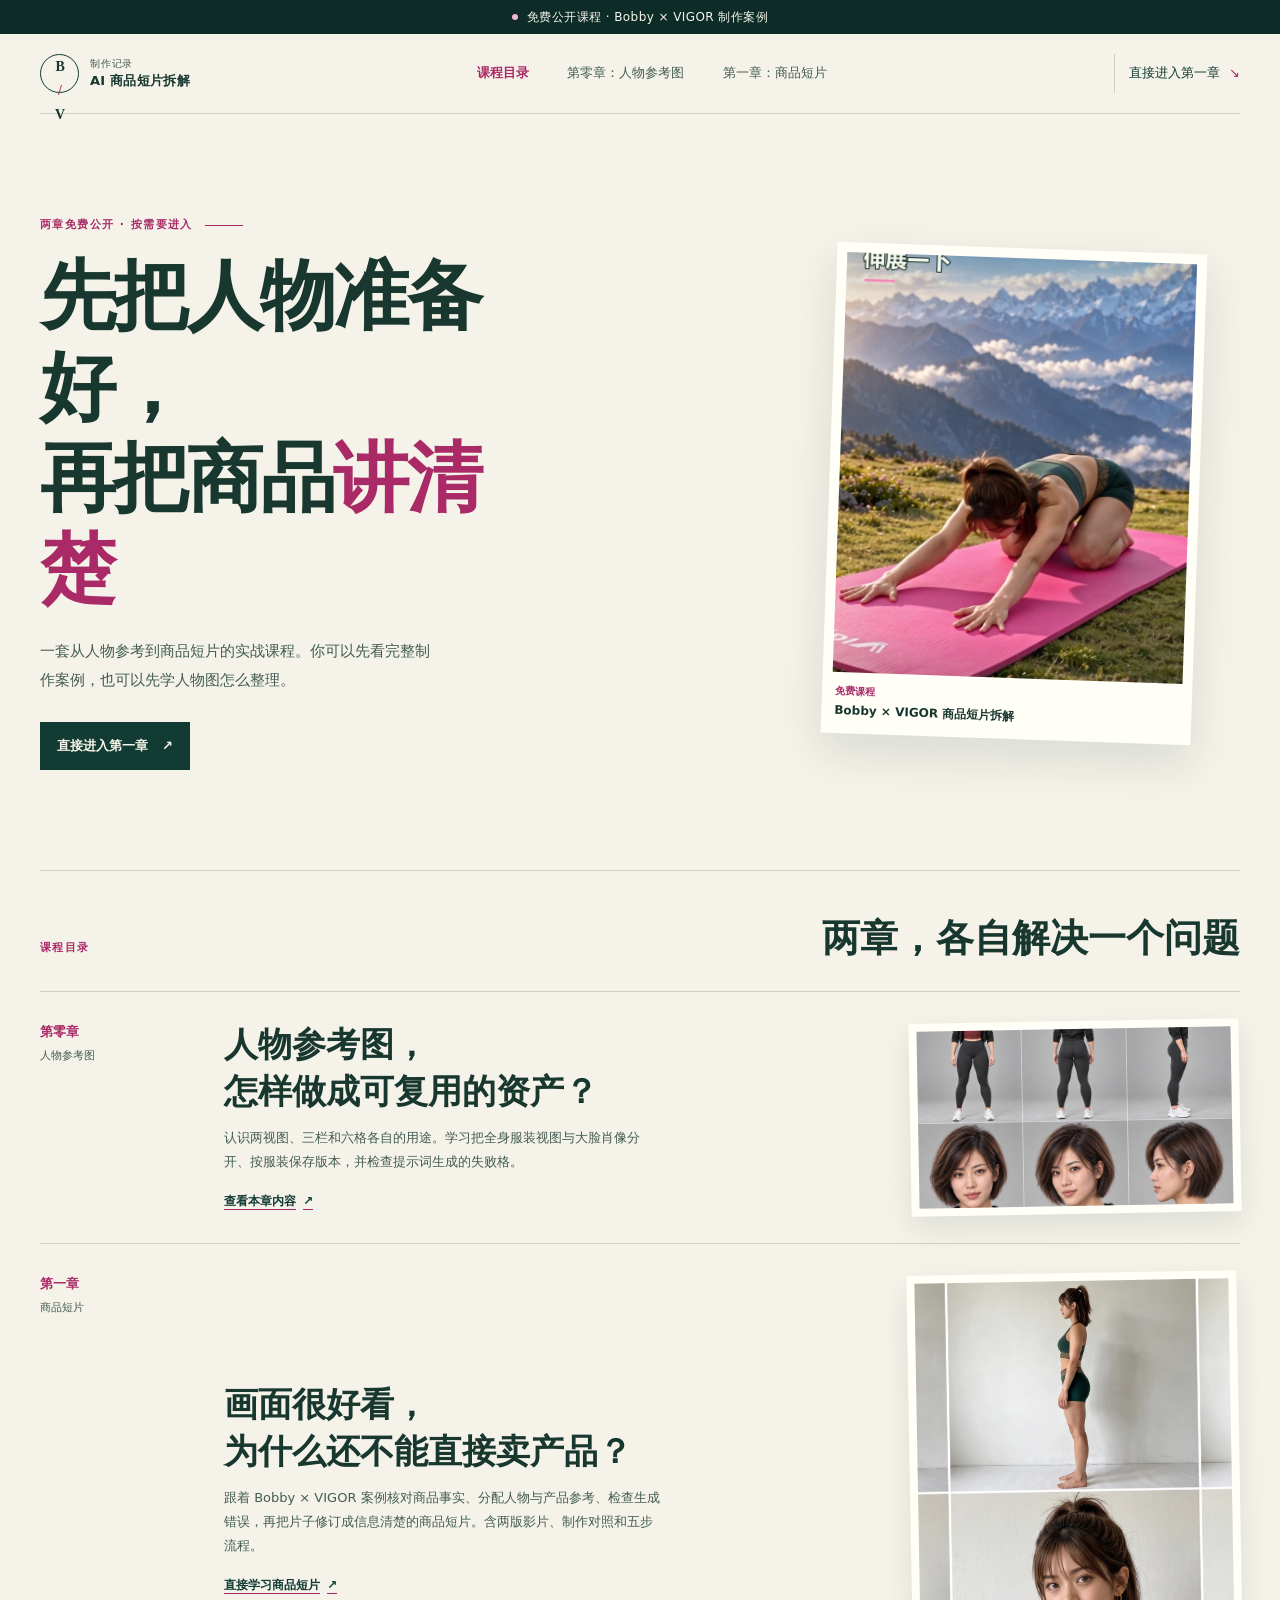
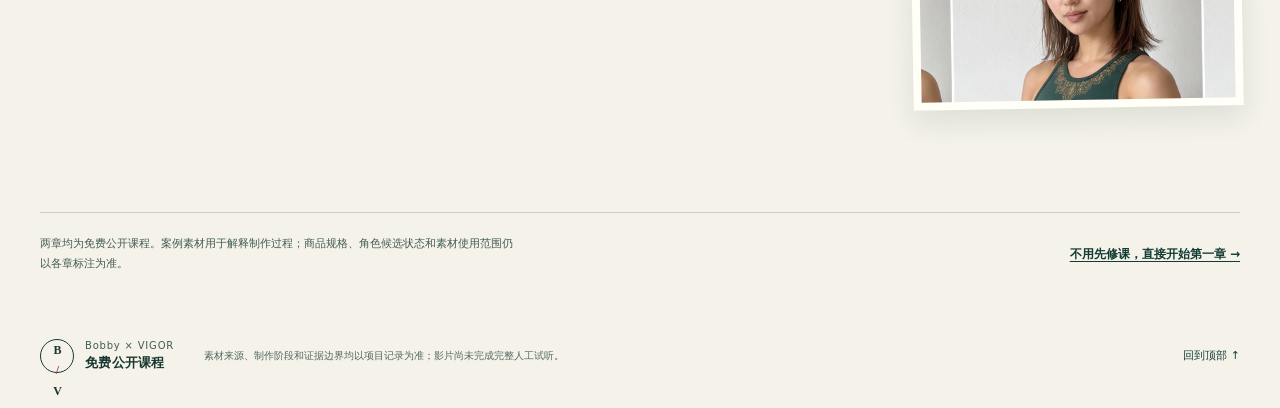
==== commit bf4fc1f7: "Split free course into overview and two chapters" ====
--- a/index.html
+++ b/index.html
@@ -3,378 +3,40 @@
 <head>
   <meta charset="utf-8">
   <meta name="viewport" content="width=device-width, initial-scale=1">
-  <meta name="robots" content="noindex, nofollow">
   <meta name="theme-color" content="#123b34">
-  <meta name="description" content="用 Bobby × VIGOR 瑜伽垫案例，拆解从核对商品事实、分工参考图到修订与导出检查的五步短视频流程。">
-  <title>从生成片到商品短片｜Bobby × VIGOR 制作教程</title>
-  <link rel="preload" as="image" href="assets/Bobby角色六格.webp">
+  <meta name="description" content="免费公开的两章课程：第零章讲人物参考图资产，第一章拆解 Bobby × VIGOR 商品短片制作流程。">
+  <title>AI 商品短片拆解｜免费课程目录</title>
   <link rel="stylesheet" href="styles.css">
   <script src="script.js" defer></script>
 </head>
 <body>
-  <a class="skip-link" href="#main">跳到教程正文</a>
-  <div class="local-banner"><span class="local-dot" aria-hidden="true"></span>本地教程预览 · 公开仓库展示限本课程示例 · 未部署</div>
-
+  <a class="skip-link" href="#main">跳到正文</a>
+  <div class="local-banner"><span class="local-dot" aria-hidden="true"></span>免费公开课程 · Bobby × VIGOR 制作案例</div>
   <header class="site-header">
-    <a class="wordmark" href="#top" aria-label="回到教程首页">
-      <span class="wordmark-mark" aria-hidden="true">B<span>/</span>V</span>
-      <span class="wordmark-copy">制作记录<strong>AI 商品短片拆解</strong></span>
-    </a>
-    <nav class="main-nav" aria-label="页面导航">
-      <a href="#chapter0">第零章：人物参考图</a>
-      <a href="#chapter1">第一章：商品短片</a>
-      <a href="#checklist">复用检查表</a>
+    <a class="wordmark" href="index.html" aria-label="返回课程目录"><span class="wordmark-mark" aria-hidden="true">B<span>/</span>V</span><span class="wordmark-copy">制作记录<strong>AI 商品短片拆解</strong></span></a>
+    <nav class="main-nav" aria-label="课程导航">
+      <a href="index.html" aria-current="page">课程目录</a>
+      <a href="chapter-0.html">第零章：人物参考图</a>
+      <a href="chapter-1.html">第一章：商品短片</a>
     </nav>
-    <a class="header-cta" href="#chapter0">从第零章开始 <span aria-hidden="true">↘</span></a>
+    <a class="header-cta" href="chapter-1.html">直接进入第一章 <span aria-hidden="true">↘</span></a>
   </header>
-
   <main id="main">
-    <section class="hero page-wrap" id="top" aria-labelledby="hero-title">
-      <div class="hero-copy">
-        <p class="hero-kicker"><span>一份有图证的制作教程</span><span class="kicker-rule" aria-hidden="true"></span></p>
-        <h1 id="hero-title">画面很好看，<br>为什么还不能<br><em>直接卖产品？</em></h1>
-        <p class="hero-deck">跟着 Bobby × VIGOR 瑜伽垫这一案，从商品资料、参考图分工到生成后纠错，走一遍能复用的五步流程。</p>
-        <div class="hero-actions">
-          <a class="button button-light" href="#chapter0">开始第零章 <span aria-hidden="true">↓</span></a>
-          <a class="text-link" href="#chapter1">跳到第一章 <span aria-hidden="true">↗</span></a>
-        </div>
-        <div class="timeline-note" aria-label="项目阶段：早期无牌复盘 87.58 秒，更换 VIGOR 商品后收到 30.05 秒生成片，最终修订为 25.458 秒">
-          <div class="timeline-track" aria-hidden="true"><i></i><i></i><i></i><i></i></div>
-          <div class="timeline-labels">
-            <span><b>87.58 秒</b>无牌早期复盘</span>
-            <span><b>换 SKU</b>转为 VIGOR</span>
-            <span><b>30.05 秒</b>收到生成片</span>
-            <span><b>25.458 秒</b>V2 修订版</span>
-          </div>
-          <small>这里只记录片长和阶段变化，不代表观看表现或销售提升。</small>
-        </div>
-      </div>
-      <div class="hero-visual" aria-label="人物定妆参考与最终伸展画面">
-        <figure class="hero-portrait photo-frame">
-          <button class="image-zoom" type="button" data-image="assets/Bobby角色六格.webp" data-caption="本项目选用的 Bobby 六格候选参考：六个角度属于同一位候选角色。" aria-label="放大查看 本项目选用的 Bobby 六格候选参考">
-            <img src="assets/Bobby角色六格.webp" alt="本项目选用的 Bobby 六格候选参考人物参考；六格是同一位候选角色的不同角度与表情。" width="2752" height="1536" fetchpriority="high">
-          </button>
-          <figcaption><span>人物参考</span>同一个 Bobby，六个视角</figcaption>
-        </figure>
-        <figure class="hero-output photo-frame">
-          <button class="image-zoom" type="button" data-image="assets/成片_伸展画面.webp" data-caption="V2 伸展镜头抽帧，画面可供教学展示；不是现实实测。" aria-label="放大查看 V2 伸展镜头">
-            <picture><source type="image/webp" srcset="assets/成片_伸展画面.webp"><img src="assets/成片_伸展画面.jpg" alt="V2 成片中的 Bobby 在粉色瑜伽垫上做伸展动作，背景为高山草甸。" width="720" height="1280" loading="lazy"></picture>
-          </button>
-          <figcaption><span>成片抽帧</span>动作开始回答产品问题</figcaption>
-        </figure>
-        <div class="hero-stamp"><span>从好看</span><b>到可信</b><i>用真实资料把中间过程说明白</i></div>
-      </div>
-    </section>
-
-    <section class="chapter-zero" id="chapter0" aria-labelledby="chapter0-title">
-      <div class="page-wrap">
-        <div class="section-heading chapter-heading">
-          <div><p class="section-kicker">课程顺序 · 第零章</p><h2 id="chapter0-title">先把人物参考图<br><em>做成可复用的资产</em></h2></div>
-          <p class="section-intro">先准备清楚的人物与服装参考，再进入 Bobby × VIGOR 的第一章。三栏和六格各自解决不同问题：服装看全身，身份看大脸。</p>
-        </div>
-        <div class="chapter-reason"><span class="reason-mark" aria-hidden="true">WHY</span><p><strong>为什么脸要放大？</strong>按用户采用的实践经验，把服装和大脸分区便于分别检查。脸在全身格里的像素占比低，后续放大会糊；因此单独留大幅肖像提供清楚的身份参考。效果仍要按具体图像质量检查。人物图是 AI 生成示例，不能当作真实人物的身份或细节证明。</p></div>
-        <div class="reference-example-grid">
-          <article class="reference-example">
-            <div class="example-copy"><p class="comparison-index">示例 A <span>三栏服装记录</span></p><h3>前面看穿搭，<br>背面核结构，脸部单独看清</h3><p>图中正面与背面全身均裁去头部；使用这套版式时，背面也可按需要保留后脑和头发，但不得遮挡服装结构；第三栏用足够大的清晰肖像锁定脸部。</p><small>Alex 候选旧版归档参考 · AI 生成候选，不是 4K 原生细节文件。</small></div>
-            <figure class="example-image"><button class="image-zoom" type="button" data-image="assets/Alex_旧版三栏候选示例_4K重建.png" data-caption="Alex 短发健身女孩的旧版三栏参考。归档候选示例；ultrarealistic_4K 文件是 AI 细节重建副本，并非原生真实 4K 拍摄素材。" aria-label="放大查看 Alex 旧版三栏服装参考"><img src="assets/Alex_旧版三栏候选示例_4K重建.png" alt="Alex 候选三栏参考：左侧正面与中间背面全身服装视图都裁去头部，右侧是较大的正面脸部肖像。" loading="lazy"></button><figcaption>正面无头｜示例背面无头（未来可按需留发）｜右侧大脸肖像</figcaption></figure>
-          </article>
-          <article class="reference-example">
-            <div class="example-copy"><p class="comparison-index">示例 B <span>六格角色参考</span></p><h3>上排记服装角度，<br>下排记脸部角度</h3><p>上排为正面、背面、侧面全身服装视图；正面与侧面不出现头脸，背面可按需要保留后脑和头发但不得遮挡服装。下排用三个大头像展示正脸、左 3/4 脸和右侧脸。六格都是同一位角色。</p><small>Alex 短发健身女孩的六格旧版候选 · 仅限本课程页示例展示。</small></div>
-            <figure class="example-image"><button class="image-zoom" type="button" data-image="assets/Alex_旧版六格候选示例.png" data-caption="Alex 短发健身女孩的六格旧版归档候选示例：上三格服装视图，下三格清晰脸部视图。该候选仍为 draft。" aria-label="放大查看 Alex 六格人物参考"><img src="assets/Alex_旧版六格候选示例.png" alt="Alex 候选六格参考：上排为正面、背面和侧面全身服装图，示例上排的正面、背面和侧面都裁去头部；下排是同一位短发女性的正脸、左四分之三侧脸和右侧脸大头像。" loading="lazy"></button><figcaption>上排：全身服装三视图｜下排：大尺寸脸部三角度</figcaption></figure>
-          </article>
-        </div>
-        <div class="asset-rule-grid">
-          <article><span>01</span><h3>同一角色，可以有多套服装资产</h3><p>先给人物一个稳定的 role ID。每换一套服装，就单独做一组三栏或六格服装参考，分别保存和记录；不要把不同服装拼成身份混乱的一张图。不同服装是不同角色资产版本，同属一个人物 ID。</p></article>
-          <article><span>02</span><h3>每次生成后先做失败检查</h3><p>看脸是否够大够清楚、各格是否为同一人；正面是否意外露头；背面头发是否挡住服装；全身是否截掉鞋或袖口；六格边界是否清楚；服装颜色、鞋袜、配件是否串格。失败就改提示词或拆成单张重做，不要把错图登记成可复用资产。</p></article>
-          <article><span>03</span><h3>保存原图，并登记来源与状态</h3><p>保留未改动生成原图，文件名标版本与服装；另存提示词、生成工具、日期、参考图、来源和已知权限。项目使用时记录 role ID、服装版本、输入文件路径及哈希。候选标为 draft；只有明确批准后才进入 Canonical。</p></article>
-        </div>
-        <div class="prompt-lessons"><div><p class="section-kicker">三种可复制提示词</p><h3>按要解决的问题选版式</h3><p>先替换方括号内容，再附上同一人物的身份参考。提示词只约束生成方向；交付前仍须逐格检查。</p></div><div class="prompt-card-list">
-  <details class="prompt-fold prompt-course" open>
-    <summary>两视图：正面与背面服装记录</summary>
-    <div class="prompt-content"><p>只记录服装前后；需要稳定脸部时，另附独立的大幅身份肖像参考。</p><pre>请根据所附 [身份主参考] 制作 [角色 ID] 的 [outfit_id]（[服装名称及材质/颜色/缝线/配饰]）两视图参考表。只出现同一位成年虚构人物、同一套衣服与同一体型。4:3 横版，[目标像素尺寸]，浅灰无缝棚拍背景，柔和中性光。
-左栏：正面全身服装视图，从颈部自然淡出，完全不显示头、脸或模糊脸；领口、袖口、腰线、裤脚及 [鞋履或赤脚要求] 完整可见。
-右栏：同一套服装的背面全身视图，比例和光线一致，背面剪裁与鞋跟/脚部清楚。可按需要保留后脑和头发以记录发型，但头发不得遮住领口、帽子、拉链或背部剪裁；无头背面也可接受。
-不要额外人物、额外服装、第三个分栏、文字、水印、浮空头、残留五官、被裁掉的脚或互相矛盾的服装细节。脸部身份另用大幅肖像参考锁定，不从小全身脸放大。
-目标像素尺寸需在所用工具设置和导出文件中另行核对；提示词里写尺寸不保证工具实际输出该尺寸，也不会凭空补出真实微观细节。</pre><button class="copy-button" type="button">复制两视图提示词</button><span class="copy-status" role="status" aria-live="polite"></span></div>
-  </details>
-  <details class="prompt-fold prompt-course">
-    <summary>三栏：正背服装 + 大脸</summary>
-    <div class="prompt-content"><p>正面和背面各记一套服装，大脸肖像独占一栏，不从全身小脸裁切放大。</p><pre>请根据所附 [身份主参考] 与 [本套服装参考]，制作 [角色 ID] 的 [outfit_id] 三栏人物参考表。4:3 横版，[目标像素尺寸]；浅灰无缝棚拍背景、柔和中性光。三栏均为同一位成年虚构人物、同一发型肤色体型、同一套 [服装名称及细节]。
-左栏：正面全身服装，从颈部自然淡出，不出现头或脸；完整显示领口到 [鞋履或赤脚要求]。
-中栏：背面全身服装，可按需要显示后脑和头发，但不能遮住衣服结构；正背的颜色、版型、配饰一致。
-右栏：独立拍摄的大幅清晰头肩肖像，展示同一人的脸、发际线、眼睛、皮肤与发型；人脸占据这一整栏的主要空间，不是从全身小脸裁切放大。
-不添加其他人、其他衣服、文字、水印、浮空头、残留五官或缺失的手脚；保持自然可信的解剖和布料纹理。目标像素尺寸需另在生成工具和导出文件中核对，不能只凭“4K”字样推定实际分辨率或真实细节。</pre><button class="copy-button" type="button">复制三栏提示词</button><span class="copy-status" role="status" aria-live="polite"></span></div>
-  </details>
-  <details class="prompt-fold prompt-course">
-    <summary>六格：三角度服装 + 三角度人脸</summary>
-    <div class="prompt-content"><p>上排负责全身穿搭角度；下排用三张清楚的大脸参考稳定身份。</p><pre>请根据所附 [身份主参考] 与 [本套服装参考]，制作 [角色 ID] 的 [outfit_id] 六格参考表。4:3 横版，[目标像素尺寸]，严格 3 列 × 2 行，浅灰无缝棚拍背景、柔和中性光。六格只呈现同一位成年虚构人物、同一套 [服装名称及细节]、同一体型发型肤色。
-上排为服装全身：左为正面，颈部以上自然淡出，完全无头无脸；中为背面，可按需要显示后脑和头发，但不能遮住领口、帽子或背部结构；右为侧面，颈部以上自然淡出、无脸。三格都要完整显示脚与 [鞋履或赤脚要求]，衣服颜色、版型、缝线、配饰互相一致。
-下排为同一人的大幅清晰头肩肖像：正脸、左 3/4 脸、右侧脸。每张脸都足够大，可检查五官、发际线和皮肤细节；三张不是同一照片机械旋转，也不是从小全身脸放大。
-不要文字、水印、额外人物、额外衣服、错格、浮空头、残留五官或裁掉的脚。逐格检查正面无头、背面头发不挡衣服、侧面无脸、脚部完整，三张大脸身份一致且足够清晰。目标像素尺寸需另在工具和导出文件中确认；AI 放大或重绘带来的纹理是合成细节。</pre><button class="copy-button" type="button">复制六格提示词</button><span class="copy-status" role="status" aria-live="polite"></span></div>
-  </details>
-</div>
-
-        </div></div>
-        <p class="example-rights-note"><strong>示例来源与状态：</strong>Alex（CAND-FIT-ALEX-001）仍为 draft 候选，原图来自「旧版与待删除复核」归档目录；本教程把 Alex 作为独立于 Bobby 的 AI 生成版式示例。CJ 已授权本课程页面在公开 GitHub 仓库中展示这些示例图片，授权仅限此页面，不授予 Canonical、跨项目、开放素材库或一般商业使用资格。文件名含 ultrarealistic_4K 的文件是 3840×2880 AI 细节重建副本，合成纹理不能代表真实拍摄细节。</p>
-      </div>
-    </section>
-
-    <div class="chapter-one-band" id="chapter1"><div class="page-wrap"><p class="section-kicker">课程顺序 · 第一章 / 第一节课</p><h2>人物资产如何进入<br><em>Bobby × VIGOR 商品短片</em></h2><p>承接第零章的人物参考图方法，本章拆解商品事实、人物／场景／产品参考分工、视频生成、纠错与后期交付。</p><p>版式边界：Alex 旧图用于示范本章新增的参考表版式；Bobby 六格是本案曾使用的 draft 候选素材，不一定符合第零章更新后的无头服装视图规则。本章复盘的是既有制作流程，不表示 Bobby 已按新版 Skill 重新生成。</p></div></div>
-
-    <section class="video-section section-dark" id="films" aria-labelledby="films-title">
-      <div class="page-wrap">
-        <div class="section-heading heading-inverse">
-          <div><p class="section-kicker">先看结果，再拆过程</p><h2 id="films-title">同一个 SKU，<br><em>两种制作阶段</em></h2></div>
-          <p class="section-intro">原片保留生成时的错误，V2 展示后期怎样核规格、剪辑和安排结尾。提示词与原片逐项对应未存证。</p>
-        </div>
-        <div class="film-grid">
-          <article class="film-entry">
-            <div class="film-meta"><span class="film-stage">A / 原始生成片</span><span>30.05 秒 · 720 × 1280</span></div>
-            <div class="video-shell">
-              <video controls playsinline preload="none" poster="assets/原片封面.webp" aria-label="原始生成片，约 9 到 13 秒可见错误尺寸或乱码">
-                <source src="assets/01_原始生成片.mp4" type="video/mp4">
-                您的浏览器无法播放此 MP4，请使用新版浏览器。
-              </video>
-              <span class="video-corner">原始素材</span>
-            </div>
-            <h3>生成片给了画面，规格字却不能照单全收</h3>
-            <p>约 9–13 秒能看到错误数字或乱码。把它当作问题证据：暂停看标注与实物是否一致，再决定哪里需要遮盖、重排。</p>
-            <div class="film-takeaway"><span aria-hidden="true">↳</span>重点看：生成画面里的数字并不会自动变成商品事实</div>
-          </article>
-          <article class="film-entry film-entry-final">
-            <div class="film-meta"><span class="film-stage">B / 最终 V2</span><span>25.458 秒 · 720 × 1280</span></div>
-            <div class="video-shell">
-              <video controls playsinline preload="none" poster="assets/V2封面.webp" aria-label="V2 修订成片，包含字幕、规格卡、商品链接文字和四色选项">
-                <source src="assets/02_V2修订成片.mp4" type="video/mp4">
-                您的浏览器无法播放此 MP4，请使用新版浏览器。
-              </video>
-              <span class="video-corner video-corner-final">V2 修订</span>
-            </div>
-            <h3>把规格、使用动作和选色放进同一条观看路径</h3>
-            <p>保留粉色产品展示；加入清楚的规格卡、分段字幕、商品链接文字和“有其他颜色”四色片尾。</p>
-            <div class="film-takeaway"><span aria-hidden="true">↳</span>重点看：链接文字是画面提示，平台商品挂链未操作</div>
-          </article>
-        </div>
-        <p class="video-footnote">影片需手动播放，开始一条时另一条会暂停。完整人工试听未完成；这里展示的是项目文件与导出记录。</p>
-      </div>
-    </section>
-
-    <section class="difference-section page-wrap" id="differences" aria-labelledby="differences-title">
-      <div class="section-heading">
-        <div><p class="section-kicker">让照片自己说明变化</p><h2 id="differences-title">“有什么不同”，<br><em>看图比看形容词快</em></h2></div>
-        <p class="section-intro">每组图片只比较一个问题。点图可放大；标称、生成示意与剪辑结果会分开说明。</p>
-      </div>
-
-      <article class="comparison comparison-primary">
-        <div class="comparison-copy">
-          <p class="comparison-index">对照 A <span>尺寸标注</span></p>
-          <h3>错误数字被重排，<br>不会因此变成实物测量</h3>
-          <p>左边是原画面的错数字与乱码；右边是后期重排的商品标称规格。V2 修订了字幕、遮错和剪辑，视频里的瑜伽垫几何尺寸没有重新测量或重建。</p>
-          <p class="caption-source">项目规格记录：2026-09-22。示意图上的 “Bobby 173 cm” 是角色设定，不是现场测量。</p>
-        </div>
-        <figure class="comparison-visual comparison-wide">
-          <button class="image-zoom" type="button" data-image="assets/规格纠错前后.webp" data-caption="左为生成画面中的错标，右为后期规格卡。V2 使用项目商品标称；几何尺寸未重测。" aria-label="放大查看原始错误规格与修正规格对照">
-            <picture><source type="image/webp" srcset="assets/规格纠错前后.webp"><img src="assets/规格纠错前后.jpg" alt="原始错误尺寸与后期修正规格的并排图；左边有 13 cm 错误标注和乱码，右边以规格卡列出标称 183 × 61 cm、厚 15 mm。" width="720" height="696" loading="lazy"></picture>
-            <span class="zoom-hint">点击放大 <span aria-hidden="true">↗</span></span>
-          </button>
-          <figcaption><span>先核资料，再做画面修订。</span>参数按商品标称；非实物重测。</figcaption>
-        </figure>
-      </article>
-
-      <article class="comparison comparison-product">
-        <div class="comparison-copy">
-          <p class="comparison-index">对照 B <span>已有参考 × 缺失细节</span></p>
-          <h3>大形态有参考，<br>Logo 与细纹仍缺实物近拍</h3>
-          <p>本案只有品牌页展示图与生成三视图，没有这款垫子的实物近距离照片。前者能提示字样与配色，后者能提示铺开、薄边和卷起形态；两者都不足以核准 Logo 相对垫边的位置与大小，也无法证明表面纹理和真实厚度。</p>
-          <p class="caption-source">成片部分角度显得偏平，缺少纹理微距参考可能是原因之一。这是画面复盘，不是实物材质结论。品牌图仅在本教程示例范围内公开展示。</p>
-        </div>
-        <div class="pair-grid">
-          <figure class="pair-figure">
-            <button class="image-zoom" type="button" data-image="assets/官网商品外观参考.webp" data-caption="VIGOR 品牌页商品展示图，可查看可见的标识和配色；不是实物微距照片。CJ 选择在本课程中公开展示；品牌图片的其他授权与复用权限未核实。" aria-label="放大查看 VIGOR 品牌页商品展示图">
-              <img src="assets/官网商品外观参考.webp" alt="VIGOR 品牌页的粉色瑜伽垫展示图，近端可见白色标识；不是实物微距照片。" width="1920" height="1920" loading="lazy">
-            </button>
-            <figcaption><span class="pair-tag">品牌页展示图</span>可看字样与配色，不等于实物近拍</figcaption>
-          </figure>
-          <figure class="pair-figure">
-            <button class="image-zoom" type="button" data-image="assets/粉垫三视图参考.webp" data-caption="由项目流程生成的产品外观参考图片，不是可编辑 3D 模型，也不承担实测证明。" aria-label="放大查看粉色瑜伽垫生成用三视图参考">
-              <img src="assets/粉垫三视图参考.webp" alt="粉色瑜伽垫生成用产品形态三视图：包括平铺、薄边与卷起带绑带形态。" width="1672" height="941" loading="lazy">
-            </button>
-            <figcaption><span class="pair-tag pair-tag-pink">生成三视图</span>帮助固定大形态，Logo 与细纹仍待核</figcaption>
-          </figure>
-        </div>
-      </article>
-
-      <article class="comparison comparison-scene">
-        <div class="comparison-copy">
-          <p class="comparison-index">对照 C <span>输入参考 × 成片画面</span></p>
-          <h3>角色和场景分开锁定，<br>再看它们有没有进入画面</h3>
-          <p>六格参考控制同一位 Bobby 的身份与服装；场景图约束高山草甸。右侧是 V2 伸展镜头抽帧，方便比对视觉连续性，不代表实景拍摄。</p>
-        </div>
-        <div class="scene-pair">
-          <div class="reference-stack">
-            <figure class="reference-tile">
-              <button class="image-zoom" type="button" data-image="assets/Bobby角色六格.webp" data-caption="六格里是同一位 Bobby 候选角色的多角度参考。" aria-label="放大查看 Bobby 人物六格参考">
-                <img src="assets/Bobby角色六格.webp" alt="本项目曾使用的 Bobby draft 候选角色六格人物参考。" width="2752" height="1536" loading="lazy">
-              </button>
-              <figcaption>人物：同一人</figcaption>
-            </figure>
-            <figure class="reference-tile">
-              <button class="image-zoom" type="button" data-image="assets/高山场景参考.webp" data-caption="项目高山草甸场景参考图，未指定为真实地点。" aria-label="放大查看高山草甸场景参考">
-                <img src="assets/高山场景参考.webp" alt="高山草甸与远处雪峰的横版场景参考图，未指定为真实拍摄地点。" width="1664" height="936" loading="lazy">
-              </button>
-              <figcaption>场景：雪峰与草甸</figcaption>
-            </figure>
-          </div>
-          <div class="compare-arrow" aria-hidden="true">→</div>
-          <figure class="output-tile">
-            <button class="image-zoom" type="button" data-image="assets/成片_伸展画面.webp" data-caption="V2 成片抽帧，表示项目生成画面里的角色与环境组合。" aria-label="放大查看 V2 成片伸展画面">
-              <picture><source type="image/webp" srcset="assets/成片_伸展画面.webp"><img src="assets/成片_伸展画面.jpg" alt="V2 成片抽帧：Bobby 在粉色垫上伸展，背景为高山草甸和雪峰。" width="720" height="1280" loading="lazy"></picture>
-            </button>
-            <figcaption><span class="pair-tag">V2 成片抽帧</span>输入约束要回到成片逐项检查</figcaption>
-          </figure>
-        </div>
-      </article>
-
-      <aside class="ratio-note" aria-label="人物和瑜伽垫比例控制说明">
-        <figure class="ratio-image">
-          <button class="image-zoom" type="button" data-image="assets/人物垫长比例线稿.webp" data-caption="人物与垫长的比例控制线稿。5 cm 是居中摆放时的理论余量，不代表 AI 画面已量准。" aria-label="放大查看 183 厘米瑜伽垫与 173 厘米人物比例线稿">
-            <img src="assets/人物垫长比例线稿.webp" alt="183 cm 瑜伽垫与 173 cm 人物的纵向比例控制线稿；人物占垫长约 94.5%，居中时每端理论余量约 5 cm。" width="1400" height="2340" loading="lazy">
-          </button>
-        </figure>
-        <div><p class="section-kicker">比例只做生成约束</p><h3>理论上每端约 5 cm，<br>画面不能替你证明这件事</h3><p>（183 − 173）÷ 2 = 5 cm。头发、脚尖姿势和透视都会改变视觉余量。这里是设计目标，不是 AI 画面或实物的测量结果。</p></div>
-      </aside>
-    </section>
-
-    <section class="method-section" id="method" aria-labelledby="method-title">
-      <div class="page-wrap">
-        <div class="section-heading method-heading">
-          <div><p class="section-kicker">把判断变成下一次能照做的步骤</p><h2 id="method-title">五步，从商品事实<br><em>走到可以交付的短片</em></h2></div>
-          <p class="section-intro">每一步都留一个实际动作，也留一个不能越过的证据边界。</p>
-        </div>
-        <ol class="steps">
-          <li class="step">
-            <div class="step-index"><span>01</span><b>先核 SKU 与目标</b><i>Fact before frame</i></div>
-            <div class="step-body">
-              <div class="step-lede"><h3>先问：买家到底需要看清什么？</h3><p>本案早期无牌资料的长度口径有 181 / 183 cm 冲突；换成 VIGOR 商品后，按 2026-09-22 项目核对记录采用 183 × 61 × 1.5 cm。15 mm = 1.5 cm。</p></div>
-              <div class="step-detail-grid"><div><b>做什么</b><p>将 SKU、单位、来源与待核信息写在同一页。</p></div><div><b>为什么</b><p>生成片里的字和外形都可能错，事实要先有出处。</p></div><div><b>本案材料</b><p>V2 规格卡和商品页核对记录（2026-09-22）。</p></div><div><b>可复用动作</b><p>标出已核事实、项目记录与当前未核信息。</p></div></div>
-            </div>
-          </li>
-          <li class="step">
-            <div class="step-index"><span>02</span><b>拆分参考图职责</b><i>One reference, one job</i></div>
-            <div class="step-body">
-              <div class="step-lede"><h3>人物、场景、产品、比例，各自管一件事</h3><p>人物六格锁同一位 Bobby，横版图锁环境，黑白线稿只给比例目标。产品三视图只能提示大形态；品牌页展示图能提示部分 Logo 字样，却不能代替实物近拍。</p></div>
-              <figure class="step-photo">
-                <button class="image-zoom" type="button" data-image="assets/粉垫三视图参考.webp" data-caption="产品外观参考图片；不是可编辑三维模型。" aria-label="放大查看用于生成的产品外观三视图">
-                  <img src="assets/粉垫三视图参考.webp" alt="粉色瑜伽垫平铺、边缘和卷起形态的生成参考图。" width="1672" height="941" loading="lazy">
-                </button>
-                <figcaption>现有三视图负责铺开与卷起形态；Logo 定位和真实细纹仍需实物参考。</figcaption>
-              </figure>
-              <aside class="reference-gap" aria-labelledby="reference-gap-title">
-                <div class="reference-gap-copy">
-                  <p class="reference-gap-kicker">本案复盘 · 产品参考还缺什么</p>
-                  <h4 id="reference-gap-title">先拍清 Logo 和纹理，再要求镜头还原细节</h4>
-                  <p>视频近景虽生成了纹路，但没有实物照片可核对其方向、间距和起伏；部分角度看起来偏平。下次先补实物图，再把要锁定的位置与纹理特征标在参考图上，不要只让模型凭三视图猜。</p>
-                  <ul class="reference-shot-list">
-                    <li><b>整垫俯拍</b><span>标出 Logo 所在短端、朝向和与边缘的相对位置；具体距离只在实测后填写。</span></li>
-                    <li><b>Logo 近拍</b><span>拍清字样大小、方向，以及铺开和卷起时各自能看到什么。</span></li>
-                    <li><b>纹理微距</b><span>用斜侧光拍表面细纹，再以相同角度比对生成画面；不要把生成纹路当实物证据。</span></li>
-                    <li><b>边缘与绑带</b><span>拍清垫边形态、卷起后的层次和绑带连接；厚度数字要另有商品资料或尺量依据。</span></li>
-                  </ul>
-                </div>
-                <figure class="reference-gap-still">
-                  <button class="image-zoom" type="button" data-image="assets/V2纹理近景_02.833s.jpg" data-caption="V2 在 2.833 秒的纹理近景。画面能看到生成的纹路，但缺实物微距参考，不能证明与商品相同。" aria-label="放大查看 V2 中生成的垫面纹理近景">
-                    <img src="assets/V2纹理近景_02.833s.jpg" alt="V2 影片的粉色垫面近景，能看到生成出的平行纹路；这不是实物照片。" width="720" height="1280" loading="lazy">
-                  </button>
-                  <figcaption>V2 · 2.833 秒：有生成纹路，不等于真实纹理已还原。</figcaption>
-                </figure>
-              </aside>
-              <div class="step-detail-grid"><div><b>做什么</b><p>每张参考图分工；为产品另备实物全貌和关键细节近拍。</p></div><div><b>为什么</b><p>少了 Logo 定位与纹理微距，生成画面可能偏平或自行补全细节。</p></div><div><b>本案材料</b><p>人物、场景、生成三视图、品牌页图与比例线稿；实物微距缺失。</p></div><div><b>可复用动作</b><p>给实物图标注 Logo、纹理、垫边和绑带，再按同角度核对生成帧。</p></div></div>
-              <p class="proof-inline"><strong>限制：</strong>Bobby 173 cm 是角色设定；三视图是生成图片，不是可编辑 3D 模型。没有实物近拍时，不宣称 Logo 位置或垫面纹理已准确还原。</p>
-            </div>
-          </li>
-          <li class="step">
-            <div class="step-index"><span>03</span><b>设计镜头问答链</b><i>Question → proof → payoff</i></div>
-            <div class="step-body">
-              <div class="step-lede"><h3>每一个镜头，都要把买家问题往前推一步</h3><p>项目提示词规划了 9 镜头、30 秒的问答顺序：躺得下吗 → 看标识和纹理 → 看 15 mm 边缘 → 看俯拍长度 → 看肩背接触画面 → 做一个伸展动作 → 卷垫 → 提起绑带 → 商品收尾。</p></div>
-              <div class="shot-ribbon" aria-label="九镜头概览">
-                <span>开场提问</span><i aria-hidden="true">›</i><span>品牌纹理</span><i aria-hidden="true">›</i><span>看垫边厚度</span><i aria-hidden="true">›</i><span>长宽</span><i aria-hidden="true">›</i><span>动作空间</span><i aria-hidden="true">›</i><span>收纳选款</span>
-              </div>
-              <div class="step-detail-grid"><div><b>做什么</b><p>每段只回答一个产品问题，设计可见的答案。</p></div><div><b>为什么</b><p>让人、风景和动作都服务商品，不让漂亮背景拖慢信息。</p></div><div><b>本案材料</b><p>九镜头 Seedance 提示词项目规划草稿。</p></div><div><b>可复用动作</b><p>开头写问题，中段列证据，最后给合理下一步。</p></div></div>
-              <details class="prompt-fold">
-                <summary>展开一段可复用的提示词要点</summary>
-                <div class="prompt-content"><p>参考图分工：人物图锁定同一角色的脸、发型、身形与服装；场景图锁定远处雪峰和草甸；产品形态图只控制粉色垫的铺开、薄边和卷起状态；比例图只锁几何比例，图中的线稿、数字和箭头不进入成片。</p><p>画面约束：一张垫、一个场景、同一晨光方向；真实动作连续，商品边缘清楚；不生成字幕、数字或功效徽章，中文说明字由后期添加。</p><button class="copy-button" type="button" data-copy="参考图分工：人物图锁定同一角色的脸、发型、身形与服装；场景图锁定远处雪峰和草甸；产品形态图只控制粉色垫的铺开、薄边和卷起状态；比例图只锁几何比例，图中的线稿、数字和箭头不进入成片。\n\n画面约束：一张垫、一个场景、同一晨光方向；真实动作连续，商品边缘清楚；不生成字幕、数字或功效徽章，中文说明字由后期添加。">复制这段要点</button><span class="copy-status" role="status" aria-live="polite"></span></div>
-              </details>
-              <p class="evidence-warning">来源边界：提示词文件自标为“视频尚未生成”；后来有 30.05 秒 VIGOR 生成片，但项目没有逐项存证证明该片由这份提示词生成。<a href="assets/Seedance九镜头提示词_项目规划草稿.md" target="_blank" rel="noopener">查看本地提示词原文</a>（仅作为规划草稿）。</p>
-            </div>
-          </li>
-          <li class="step">
-            <div class="step-index"><span>04</span><b>生成后核对纠错</b><i>Inspect, then correct</i></div>
-            <div class="step-body">
-              <div class="step-lede"><h3>错误字要整段盖住，不能拿正确字幕遮羞</h3><p>本案出现过“13 cm”等错误标注与侧面乱码。后期用规格卡覆盖错误信息，再逐帧看卡片进出和切镜边界；字幕纠错不能改变视频里垫子的真实几何。</p></div>
-              <figure class="step-photo step-photo-wide">
-                <button class="image-zoom" type="button" data-image="assets/规格纠错前后.webp" data-caption="原始错标与 V2 规格卡前后对照。后期文字替换不等于重建实物几何。" aria-label="放大查看规格错误与修正过程">
-                  <picture><source type="image/webp" srcset="assets/规格纠错前后.webp"><img src="assets/规格纠错前后.jpg" alt="对照图展示 13 cm 和乱码如何被后期规格卡替换为商品标称的 183 × 61 cm、15 mm。" width="720" height="696" loading="lazy"></picture>
-                </button>
-                <figcaption>检查画面入点、出点与邻帧，确保旧数字没有闪回。</figcaption>
-              </figure>
-              <div class="step-detail-grid"><div><b>做什么</b><p>错误区域整段覆盖，抽查前后边界帧。</p></div><div><b>为什么</b><p>正确字幕不能消除原画面仍可见的错误或误导。</p></div><div><b>本案材料</b><p>导出检查前后图与尺寸卡边界帧。</p></div><div><b>可复用动作</b><p>数字、单位、时长分别核对，保留来源与截图。</p></div></div>
-              <p class="proof-inline"><strong>不作功效承诺：</strong>生成画面不证明防滑、护膝、治疗或舒适程度；原片“厚度足够耐用”也没有实测依据，所以 V1/V2 已移除该说法。</p>
-            </div>
-          </li>
-          <li class="step">
-            <div class="step-index"><span>05</span><b>剪辑并检查导出</b><i>Make it readable</i></div>
-            <div class="step-body">
-              <div class="step-lede"><h3>删掉停顿，让字幕带路，最后再给选款入口</h3><p>V2 从 30.05 秒收紧到 25.458 秒。口播、规格卡、动态字幕和商品片尾按同一条观看路径安排；末尾增加链接文字、“有其他颜色”和四色选项。</p></div>
-              <div class="edit-stills">
-                <figure><button class="image-zoom" type="button" data-image="assets/成片_伸展画面.webp" data-caption="V2 成片中的伸展动作抽帧。" aria-label="放大查看 V2 伸展动作"><picture><source type="image/webp" srcset="assets/成片_伸展画面.webp"><img src="assets/成片_伸展画面.jpg" alt="V2 成片抽帧：Bobby 在垫子上伸展，画面有产品标签和字幕。" width="720" height="1280" loading="lazy"></picture></button><figcaption>字幕只服务一个动作问题。</figcaption></figure>
-                <figure><button class="image-zoom" type="button" data-image="assets/成片_绑带画面.webp" data-caption="V2 成片中的绑带携带展示抽帧。" aria-label="放大查看 V2 绑带携带画面"><picture><source type="image/webp" srcset="assets/成片_绑带画面.webp"><img src="assets/成片_绑带画面.jpg" alt="V2 成片抽帧：人物提着带黑色绑带的卷起粉色垫子。" width="720" height="1280" loading="lazy"></picture></button><figcaption>动作收束到可见的收纳方式。</figcaption></figure>
-                <figure><button class="image-zoom" type="button" data-image="assets/V2片尾预览.webp" data-caption="V2 的商品链接文字与四色片尾预览。" aria-label="放大查看 V2 商品链接和四色片尾"><picture><source type="image/webp" srcset="assets/V2片尾预览.webp"><img src="assets/V2片尾预览.jpg" alt="V2 片尾显示商品链接文字、“有其他颜色”与黑、紫、粉、蓝色块。" width="720" height="1280" loading="lazy"></picture></button><figcaption>片尾：链接文字 + 四色选项。</figcaption></figure>
-              </div>
-              <div class="step-detail-grid"><div><b>做什么</b><p>删冗余停顿，用短字幕、规格卡和动作镜头组织信息。</p></div><div><b>为什么</b><p>观众静音也能读重点，声音继续讲动作和关系。</p></div><div><b>本案材料</b><p>全片解码、规格卡边界帧与音轨校验记录。</p></div><div><b>可复用动作</b><p>先检查片长、尺寸、解码，再人工完整看听一遍。</p></div></div>
-              <p class="proof-inline"><strong>验收状态：</strong>V2 611 帧解码成功，音轨与 V1 相同；完整人工试听未完成。按本案需求，结尾不重复放“AI 画面演示”字样；发布平台披露设置未由本地视频编辑操作。</p>
-            </div>
-          </li>
-        </ol>
-      </div>
-    </section>
-
-    <section class="checklist-section page-wrap" id="checklist" aria-labelledby="checklist-title">
-      <div class="checklist-intro"><p class="section-kicker">交片前，最后过一遍</p><h2 id="checklist-title">一张能带去<br>下个 SKU 的检查表</h2><p>把一次项目判断，变成下一次也能复用的八个动作。</p></div>
-      <ol class="checklist">
-        <li><span>01</span><div><b>产品事实</b><small>数字、单位、颜色、链接都有来源吗？</small></div><i aria-hidden="true">□</i></li>
-        <li><span>02</span><div><b>参考图职责</b><small>人物、场景、比例分工清楚吗？产品有 Logo 与纹理的实物近拍吗？</small></div><i aria-hidden="true">□</i></li>
-        <li><span>03</span><div><b>前 3 秒</b><small>问题与人物/产品是否足够清楚？</small></div><i aria-hidden="true">□</i></li>
-        <li><span>04</span><div><b>镜头信息</b><small>每一段都推进一个买家问题了吗？</small></div><i aria-hidden="true">□</i></li>
-        <li><span>05</span><div><b>错误字遮盖</b><small>字幕卡是否覆盖整个错误区间？</small></div><i aria-hidden="true">□</i></li>
-        <li><span>06</span><div><b>片尾选项</b><small>链接、颜色和名称与记录一致吗？</small></div><i aria-hidden="true">□</i></li>
-        <li><span>07</span><div><b>实际播放</b><small>导出能播放，并由人完整看听过吗？</small></div><i aria-hidden="true">□</i></li>
-        <li><span>08</span><div><b>公开权利</b><small>角色、品牌图和平台披露已核准吗？</small></div><i aria-hidden="true">□</i></li>
-      </ol>
-    </section>
-
-    <section class="resources-section section-dark" aria-labelledby="resources-title">
-      <div class="page-wrap resource-layout">
-        <div><p class="section-kicker">留一条能继续走的路</p><h2 id="resources-title">从这个案例，<br><em>带走下一次的做法</em></h2><p class="resource-lede">本页是本地制作教程，不是 VIGOR 官方产品页，也不是商品性能评测。</p></div>
-        <div class="resource-list">
-          <a class="resource-link" href="assets/Seedance九镜头提示词_项目规划草稿.md" target="_blank" rel="noopener"><span>01</span><span><b>九镜头提示词原文</b><small>项目规划草稿，和现有生成片的对应关系未存证</small></span><i aria-hidden="true">↗</i></a>
-          <a class="resource-link" href="https://www.vigorfitness.com.my/product/yoga-mat-1-5cm" target="_blank" rel="noopener noreferrer" referrerpolicy="no-referrer"><span>02</span><span><b>VIGOR 品牌商品页</b><small>规格与颜色为 2026-09-22 项目核对记录；当前价格/库存未核实</small></span><i aria-hidden="true">↗</i></a>
-          <a class="resource-link resource-affiliate" href="https://s.shopee.com.my/1VzKi3JJH0" target="_blank" rel="sponsored nofollow noopener noreferrer" referrerpolicy="no-referrer"><span>03</span><span><b>案例商品链接</b><small>由 CJ 提供，可能包含推广佣金；平台商品挂链未操作</small></span><i aria-hidden="true">↗</i></a>
-          <p class="resource-disclaimer">商品资料抓取于 2026-09-23 遇到 403/无法访问。本页不展示价格、现货保证或最新 SKU 状态。CJ 已明确授权将本教程所含示例图片随本教程公开存入 GitHub；该授权仅限本课程页面展示，不授予 Canonical、其他项目、开放素材库或一般商业复用权。生成平台条款及品牌图片其他使用许可未在本次核实。</p>
-        </div>
-      </div>
-    </section>
+<section class="catalog-hero page-wrap" id="top" aria-labelledby="catalog-title">
+  <div class="catalog-copy"><p class="hero-kicker"><span>两章免费公开 · 按需要进入</span><span class="kicker-rule" aria-hidden="true"></span></p><h1 id="catalog-title">先把人物准备好，<br>再把商品<span>讲清楚</span></h1><p class="hero-deck">一套从人物参考到商品短片的实战课程。你可以先看完整制作案例，也可以先学人物图怎么整理。</p><a class="button button-light" href="chapter-1.html">直接进入第一章 <span aria-hidden="true">↗</span></a></div>
+  <div class="catalog-visual"><img src="assets/成片_伸展画面.webp" alt="Bobby 在粉色瑜伽垫上做伸展动作，作为第一章商品短片案例预览" width="720" height="1280"><div class="catalog-caption"><span>免费课程</span><b>Bobby × VIGOR 商品短片拆解</b></div></div>
+</section>
+<section class="catalog-courses page-wrap" aria-labelledby="course-list-title"><div class="catalog-section-head"><p class="section-kicker">课程目录</p><h2 id="course-list-title">两章，各自解决一个问题</h2></div>
+  <article class="course-row course-zero"><div class="course-meta"><span>第零章</span><span>人物参考图</span></div><div class="course-copy"><h3>人物参考图，<br>怎样做成可复用的资产？</h3><p>认识两视图、三栏和六格各自的用途。学习把全身服装视图与大脸肖像分开、按服装保存版本，并检查提示词生成的失败格。</p><a class="text-link" href="chapter-0.html">查看本章内容 <span aria-hidden="true">↗</span></a></div><a class="course-image" href="chapter-0.html" aria-label="进入第零章：人物参考图"><img src="assets/Alex_旧版六格候选示例.png" alt="Alex 候选六格示意：上排是全身服装角度，下排是脸部角度" loading="lazy"></a></article>
+  <article class="course-row course-one"><div class="course-meta"><span>第一章</span><span>商品短片</span></div><div class="course-copy"><h3>画面很好看，<br>为什么还不能直接卖产品？</h3><p>跟着 Bobby × VIGOR 案例核对商品事实、分配人物与产品参考、检查生成错误，再把片子修订成信息清楚的商品短片。含两版影片、制作对照和五步流程。</p><a class="text-link" href="chapter-1.html">直接学习商品短片 <span aria-hidden="true">↗</span></a></div><a class="course-image course-image-film" href="chapter-1.html" aria-label="进入第一章：Bobby × VIGOR 商品短片"><img src="assets/Bobby角色六格.webp" alt="本案例曾使用的 Bobby 六格候选角色参考" loading="lazy"></a></article>
+</section>
+<section class="catalog-note page-wrap"><p>两章均为免费公开课程。案例素材用于解释制作过程；商品规格、角色候选状态和素材使用范围仍以各章标注为准。</p><a href="chapter-1.html">不用先修课，直接开始第一章 <span aria-hidden="true">→</span></a></section>
   </main>
-
-  <footer class="site-footer page-wrap">
-    <a class="wordmark footer-wordmark" href="#top"><span class="wordmark-mark" aria-hidden="true">B<span>/</span>V</span><span class="wordmark-copy">Bobby × VIGOR<strong>本地教程预览</strong></span></a>
-    <p>素材来源、制作阶段和证据边界均以项目记录为准。页面尚未部署为网站；影片仍未完成完整人工试听。</p>
+<footer class="site-footer page-wrap">
+    <a class="wordmark footer-wordmark" href="#top"><span class="wordmark-mark" aria-hidden="true">B<span>/</span>V</span><span class="wordmark-copy">Bobby × VIGOR<strong>免费公开课程</strong></span></a>
+    <p>素材来源、制作阶段和证据边界均以项目记录为准；影片尚未完成完整人工试听。</p>
     <a href="#top" class="back-top">回到顶部 ↑</a>
   </footer>
 
-  <dialog class="image-dialog" aria-label="图片放大查看">
-    <div class="dialog-toolbar"><p class="dialog-caption">查看项目图片</p><button class="dialog-close" type="button" aria-label="关闭图片查看">关闭 <span aria-hidden="true">×</span></button></div>
-    <img class="dialog-image" alt="">
-  </dialog>
-  <noscript><p class="noscript-note">图片放大和复制提示词需要开启 JavaScript；页面正文和影片控制仍可使用。</p></noscript>
 </body>
 </html>
--- a/styles.css
+++ b/styles.css
@@ -122,7 +122,7 @@
 .section-dark { background: var(--forest); color: #f6f3e9; }
 .video-section { padding-block: clamp(72px, 8vw, 110px) clamp(74px, 8vw, 108px); }
 .section-heading { display: flex; align-items: end; justify-content: space-between; gap: 50px; margin-bottom: 46px; }
-.section-heading h2 { margin: 0; font-size: clamp(38px, 5vw, 59px); line-height: 1.2; letter-spacing: -.035em; }
+.section-heading h1, .section-heading h2 { margin: 0; font-size: clamp(38px, 5vw, 59px); line-height: 1.2; letter-spacing: -.035em; }
 .section-intro { max-width: 39ch; margin: 0 0 4px; color: #586b63; font-size: 14px; line-height: 1.9; }
 .heading-inverse .section-kicker { color: #f2a3c9; }
 .heading-inverse h2 { color: #f7f4e9; }
@@ -274,14 +274,14 @@
 .noscript-note { padding: 12px 18px; background: #f8e9ef; color: var(--ink); font-size: 12px; }
 
 .chapter-zero { padding-block: clamp(68px, 8vw, 108px); background: #ebece2; border-top: 1px solid var(--line); }
-.chapter-heading h2 { max-width: 700px; }
+.chapter-heading h1, .chapter-heading h2 { max-width: 700px; }
 .chapter-reason { display: grid; grid-template-columns: 58px 1fr; gap: 20px; align-items: start; margin: 0 0 45px; padding: 22px 25px; border-left: 3px solid var(--pink); background: #f7f6ef; }
 .chapter-reason p { max-width: 80ch; margin: 0; color: var(--ink-soft); font-size: 13px; line-height: 1.85; }
 .chapter-reason strong { color: var(--ink); }
 .reason-mark { color: var(--pink-deep); font-family: Georgia, serif; font-size: 12px; font-weight: 700; letter-spacing: .1em; }
 .reference-example-grid { display: grid; gap: 25px; }
 .reference-example { display: grid; grid-template-columns: minmax(220px, .65fr) minmax(0, 1.35fr); gap: clamp(24px, 5vw, 68px); align-items: center; padding: 28px; background: #f8f7f0; border: 1px solid #d5d8ce; }
-.example-copy h3, .prompt-lessons h3 { margin: 0 0 14px; font-family: var(--serif); font-size: clamp(24px, 3vw, 34px); line-height: 1.35; letter-spacing: -.025em; }
+.example-copy h2, .prompt-lessons h2 { margin: 0 0 14px; font-family: var(--serif); font-size: clamp(24px, 3vw, 34px); line-height: 1.35; letter-spacing: -.025em; }
 .example-copy p:not(.comparison-index) { margin: 0 0 14px; color: var(--ink-soft); font-size: 13px; line-height: 1.85; }
 .example-copy small { display: block; color: #607168; font-size: 10px; line-height: 1.7; }
 .example-image { min-width: 0; }
@@ -291,7 +291,7 @@
 .asset-rule-grid { display: grid; grid-template-columns: repeat(3, minmax(0, 1fr)); gap: 1px; margin-top: 25px; background: #ccd2c9; border: 1px solid #ccd2c9; }
 .asset-rule-grid article { padding: 22px 23px 24px; background: #f5f4ec; }
 .asset-rule-grid article > span { display: block; margin-bottom: 15px; color: var(--pink-deep); font-family: Georgia, serif; font-size: 12px; }
-.asset-rule-grid h3 { margin: 0 0 9px; font-size: 15px; line-height: 1.5; }
+.asset-rule-grid h2 { margin: 0 0 9px; font-size: 15px; line-height: 1.5; }
 .asset-rule-grid p { margin: 0; color: var(--ink-soft); font-size: 11px; line-height: 1.8; }
 .prompt-lessons { display: grid; grid-template-columns: minmax(210px, .65fr) minmax(0, 1.35fr); gap: clamp(24px, 5vw, 68px); margin-top: 66px; padding-top: 42px; border-top: 1px solid #c5cdc2; }
 .prompt-lessons > div:first-child > p:last-child { max-width: 35ch; color: var(--ink-soft); font-size: 12px; line-height: 1.8; }
@@ -329,16 +329,16 @@
 @media (max-width: 680px) {
   .chapter-zero { padding-block: 60px 66px; }
   .chapter-heading { margin-bottom: 28px; }
-  .chapter-heading h2 { font-size: clamp(36px, 10vw, 48px); }
+  .chapter-heading h1, .chapter-heading h2 { font-size: clamp(36px, 10vw, 48px); }
   .chapter-reason { grid-template-columns: 1fr; gap: 7px; margin-bottom: 26px; padding: 17px; }
   .reference-example { grid-template-columns: 1fr; gap: 16px; padding: 17px; }
-  .example-copy h3 { font-size: 24px; }
+  .example-copy h2 { font-size: 24px; }
   .example-copy p:not(.comparison-index) { font-size: 12px; }
   .example-image img { max-height: none; }
   .asset-rule-grid { grid-template-columns: 1fr; }
   .asset-rule-grid article { padding: 18px; }
   .prompt-lessons { grid-template-columns: 1fr; gap: 14px; margin-top: 43px; padding-top: 30px; }
-  .prompt-lessons h3 { font-size: 25px; }
+  .prompt-lessons h2 { font-size: 25px; }
   .prompt-course summary { padding: 13px 14px; font-size: 12px; }
   .prompt-course .prompt-content { padding: 0 14px 15px; }
   .prompt-course pre { max-height: 250px; font-size: 10px; }
@@ -378,7 +378,7 @@
   .hero-stamp b { font-size: 18px; }
   .hero-stamp i { margin-top: 3px; font-size: 7px; }
   .section-heading { display: block; margin-bottom: 30px; }
-  .section-heading h2 { font-size: clamp(36px, 10vw, 47px); }
+  .section-heading h1, .section-heading h2 { font-size: clamp(36px, 10vw, 47px); }
   .section-intro { max-width: 43ch; margin-top: 14px; font-size: 12px; }
   .video-section { padding-block: 62px 64px; }
   .film-grid { grid-template-columns: 1fr; gap: 48px; }
@@ -480,3 +480,54 @@
   html { scroll-behavior: auto; }
   *, *::before, *::after { scroll-behavior: auto !important; transition-duration: .01ms !important; animation-duration: .01ms !important; animation-iteration-count: 1 !important; }
 }
+
+
+/* Three-page course directory */
+.catalog-hero { display:grid; grid-template-columns:minmax(0,1fr) minmax(260px,.7fr); gap:clamp(42px,8vw,110px); align-items:center; padding-block:clamp(58px,8vw,102px) clamp(64px,8vw,100px); }
+.catalog-copy h1 { max-width:12ch; margin:0 0 22px; font-family:var(--serif); font-size:clamp(42px,6.2vw,76px); font-weight:600; line-height:1.2; letter-spacing:-.035em; }
+.catalog-copy h1 span { color:var(--pink-deep); }
+.catalog-copy .hero-deck { max-width:42ch; margin-bottom:28px; color:var(--ink-soft); font-size:15px; line-height:1.9; }
+.catalog-copy .button { display:inline-flex; align-items:center; gap:14px; padding:12px 17px; background:var(--forest); color:#f7f4e9; font-size:13px; font-weight:700; text-decoration:none; }
+.catalog-copy .button:hover { background:var(--forest-deep); }
+.catalog-visual { position:relative; width:min(100%,370px); justify-self:center; padding:10px 10px 0; background:#fffef7; box-shadow:0 18px 45px rgb(24 55 47 / .12); transform:rotate(2deg); }
+.catalog-visual img { width:100%; height:420px; object-fit:cover; object-position:center 43%; }
+.catalog-caption { display:grid; gap:1px; padding:10px 3px 13px; color:var(--ink-soft); font-size:10px; }
+.catalog-caption span { color:var(--pink-deep); font-weight:700; }
+.catalog-caption b { color:var(--ink); font-size:12px; }
+.catalog-courses { padding-block:35px 76px; border-top:1px solid var(--line); }
+.catalog-section-head { display:flex; align-items:baseline; justify-content:space-between; gap:25px; margin-bottom:20px; }
+.catalog-section-head .section-kicker { margin:0; }
+.catalog-section-head h2 { margin:0; font-family:var(--serif); font-size:clamp(25px,3.5vw,38px); font-weight:600; }
+.course-row { display:grid; grid-template-columns:120px minmax(220px,1fr) minmax(200px,.72fr); align-items:center; gap:clamp(22px,5vw,68px); padding-block:29px; border-top:1px solid var(--line); }
+.course-meta { align-self:start; display:flex; flex-direction:column; gap:4px; color:var(--ink-soft); font-size:11px; }
+.course-meta span:first-child { color:var(--pink-deep); font-size:13px; font-weight:800; }
+.course-copy h3 { margin:0 0 10px; font-family:var(--serif); font-size:clamp(23px,3vw,34px); font-weight:600; line-height:1.38; }
+.course-copy p { max-width:53ch; margin:0 0 12px; color:var(--ink-soft); font-size:13px; line-height:1.85; }
+.course-copy .text-link { display:inline-flex; gap:7px; align-items:center; color:var(--forest); font-size:12px; font-weight:700; text-decoration-color:var(--pink-deep); }
+.course-image { display:block; justify-self:end; width:min(100%,330px); padding:8px; background:#fffef7; box-shadow:0 12px 28px rgb(24 55 47 / .1); transform:rotate(-1deg); }
+.course-image img { width:100%; aspect-ratio:16/9; object-fit:cover; }
+.course-image-film img { aspect-ratio:9/12; object-position:center 42%; }
+.catalog-note { display:flex; align-items:center; justify-content:space-between; gap:24px; padding-block:21px 30px; border-top:1px solid var(--line); }
+.catalog-note p { max-width:68ch; margin:0; color:var(--ink-soft); font-size:11px; line-height:1.8; }
+.catalog-note a { color:var(--forest); font-size:12px; font-weight:700; white-space:nowrap; }
+.chapter-next-links { display:flex; align-items:center; justify-content:space-between; gap:16px; margin-top:38px; padding-top:20px; border-top:1px solid var(--line); }
+.chapter-next-links .button { display:inline-flex; align-items:center; gap:8px; padding:10px 14px; background:var(--forest); color:#f7f4e9; font-size:12px; text-decoration:none; }
+.site-header .main-nav a[aria-current="page"] { color:var(--pink-deep); font-weight:700; }
+@media (max-width:900px) {
+  .course-row { grid-template-columns:90px minmax(0,1fr) minmax(165px,.66fr); gap:22px; }
+  .catalog-hero { gap:34px; }
+}
+@media (max-width:680px) {
+  .catalog-hero { grid-template-columns:1fr; gap:34px; padding-block:54px 58px; }
+  .catalog-copy h1 { max-width:none; font-size:clamp(38px,10vw,48px); }
+  .catalog-visual { width:min(74%,300px); }
+  .catalog-visual img { height:350px; }
+  .catalog-section-head { display:block; }
+  .catalog-section-head .section-kicker { margin-bottom:8px; }
+  .course-row { grid-template-columns:1fr; gap:10px; padding-block:25px 31px; }
+  .course-meta { flex-direction:row; gap:10px; }
+  .course-image { width:min(78%,310px); justify-self:center; margin-top:9px; }
+  .catalog-note { align-items:flex-start; flex-direction:column; gap:10px; }
+  .catalog-note a { white-space:normal; }
+  .chapter-next-links { align-items:flex-start; flex-direction:column; }
+}
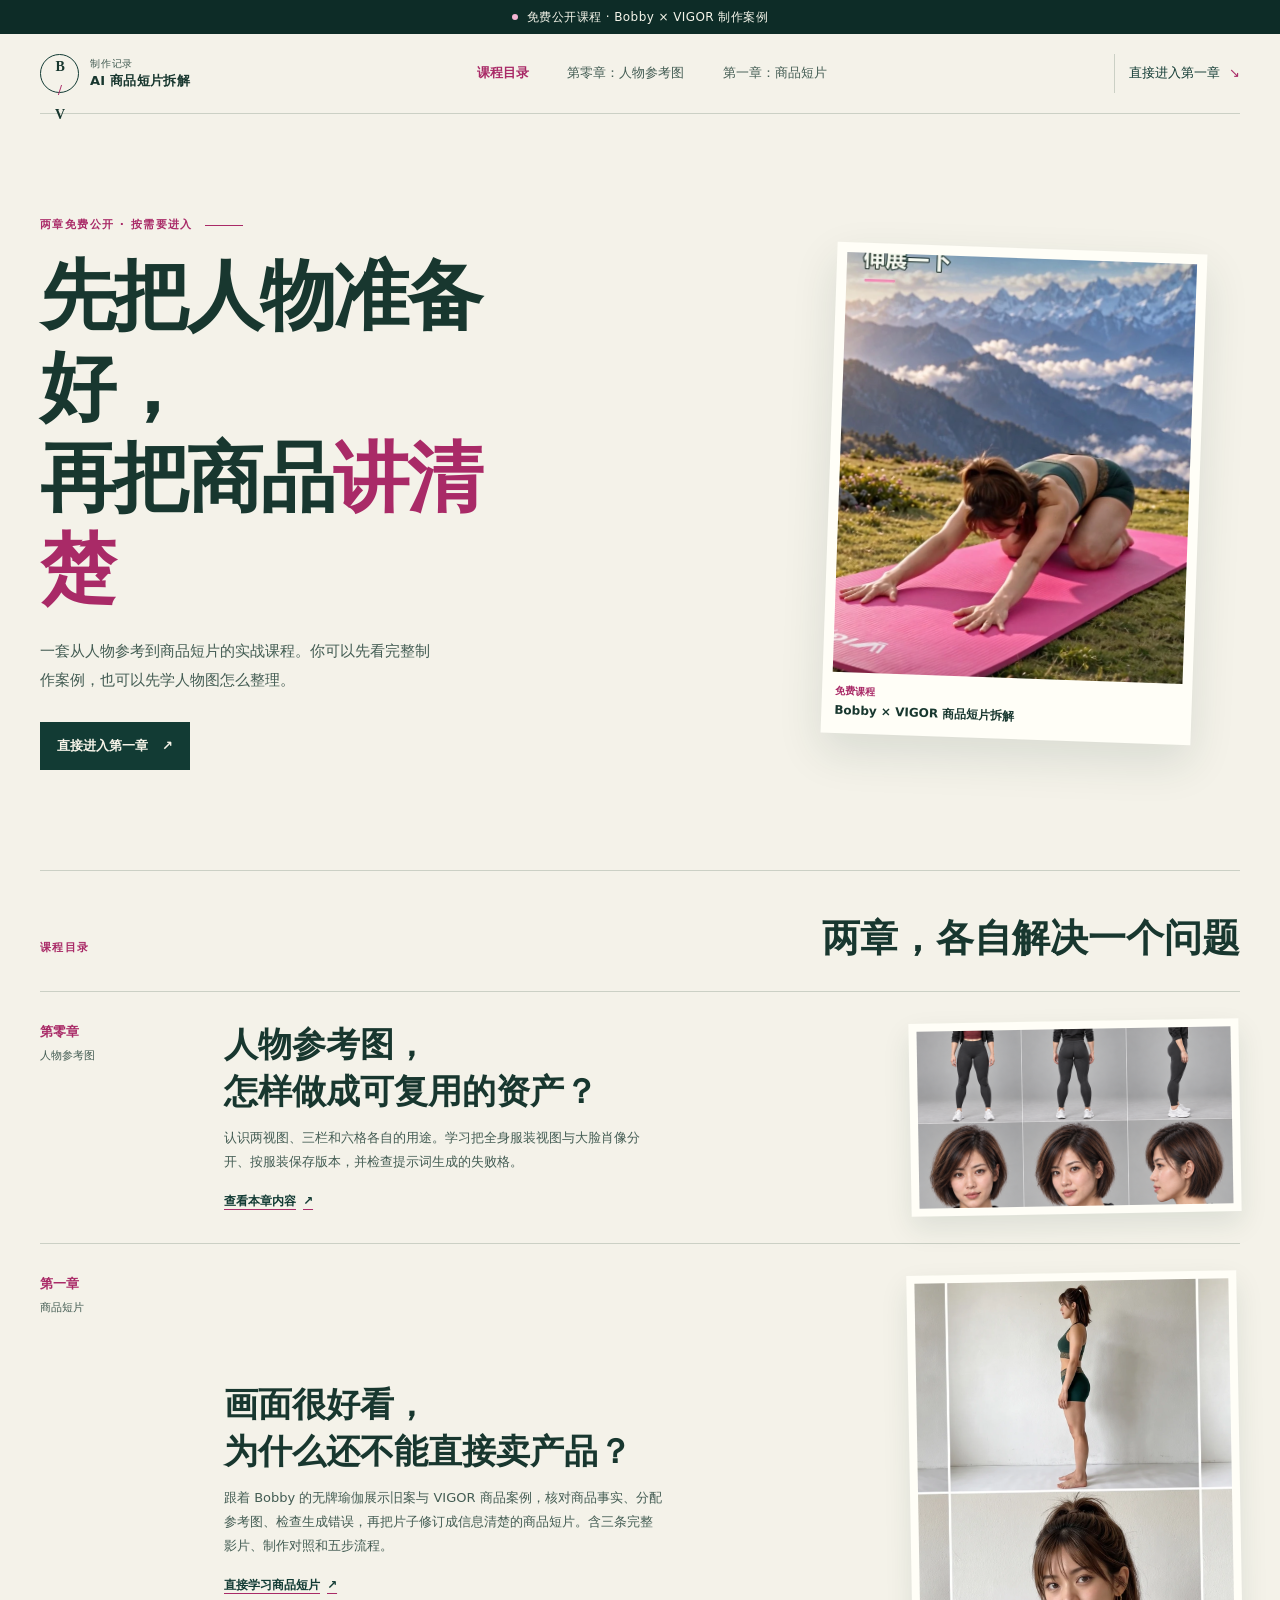
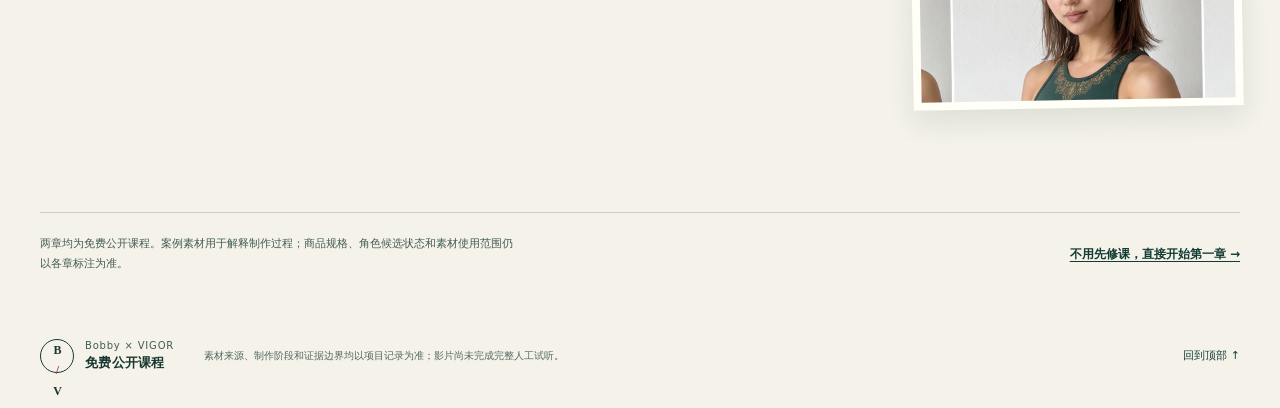
==== commit f093cb0d: "Add original yoga showcase film to course comparison" ====
--- a/index.html
+++ b/index.html
@@ -28,7 +28,7 @@
 </section>
 <section class="catalog-courses page-wrap" aria-labelledby="course-list-title"><div class="catalog-section-head"><p class="section-kicker">课程目录</p><h2 id="course-list-title">两章，各自解决一个问题</h2></div>
   <article class="course-row course-zero"><div class="course-meta"><span>第零章</span><span>人物参考图</span></div><div class="course-copy"><h3>人物参考图，<br>怎样做成可复用的资产？</h3><p>认识两视图、三栏和六格各自的用途。学习把全身服装视图与大脸肖像分开、按服装保存版本，并检查提示词生成的失败格。</p><a class="text-link" href="chapter-0.html">查看本章内容 <span aria-hidden="true">↗</span></a></div><a class="course-image" href="chapter-0.html" aria-label="进入第零章：人物参考图"><img src="assets/Alex_旧版六格候选示例.png" alt="Alex 候选六格示意：上排是全身服装角度，下排是脸部角度" loading="lazy"></a></article>
-  <article class="course-row course-one"><div class="course-meta"><span>第一章</span><span>商品短片</span></div><div class="course-copy"><h3>画面很好看，<br>为什么还不能直接卖产品？</h3><p>跟着 Bobby × VIGOR 案例核对商品事实、分配人物与产品参考、检查生成错误，再把片子修订成信息清楚的商品短片。含两版影片、制作对照和五步流程。</p><a class="text-link" href="chapter-1.html">直接学习商品短片 <span aria-hidden="true">↗</span></a></div><a class="course-image course-image-film" href="chapter-1.html" aria-label="进入第一章：Bobby × VIGOR 商品短片"><img src="assets/Bobby角色六格.webp" alt="本案例曾使用的 Bobby 六格候选角色参考" loading="lazy"></a></article>
+  <article class="course-row course-one"><div class="course-meta"><span>第一章</span><span>商品短片</span></div><div class="course-copy"><h3>画面很好看，<br>为什么还不能直接卖产品？</h3><p>跟着 Bobby 的无牌瑜伽展示旧案与 VIGOR 商品案例，核对商品事实、分配参考图、检查生成错误，再把片子修订成信息清楚的商品短片。含三条完整影片、制作对照和五步流程。</p><a class="text-link" href="chapter-1.html">直接学习商品短片 <span aria-hidden="true">↗</span></a></div><a class="course-image course-image-film" href="chapter-1.html" aria-label="进入第一章：Bobby × VIGOR 商品短片"><img src="assets/Bobby角色六格.webp" alt="本案例曾使用的 Bobby 六格候选角色参考" loading="lazy"></a></article>
 </section>
 <section class="catalog-note page-wrap"><p>两章均为免费公开课程。案例素材用于解释制作过程；商品规格、角色候选状态和素材使用范围仍以各章标注为准。</p><a href="chapter-1.html">不用先修课，直接开始第一章 <span aria-hidden="true">→</span></a></section>
   </main>
--- a/styles.css
+++ b/styles.css
@@ -128,7 +128,7 @@
 .heading-inverse h2 { color: #f7f4e9; }
 .heading-inverse h2 em { color: #f2a3c9; }
 .heading-inverse .section-intro { color: #e0e8df; }
-.film-grid { display: grid; grid-template-columns: repeat(2, minmax(0, 1fr)); gap: clamp(28px, 6vw, 82px); }
+.film-grid { display: grid; grid-template-columns: repeat(3, minmax(0, 1fr)); gap: clamp(24px, 3vw, 42px); }
 .film-entry { min-width: 0; }
 .film-meta { display: flex; align-items: center; justify-content: space-between; gap: 10px; margin-bottom: 13px; color: #d5e0d6; font-size: 11px; }
 .film-stage { color: #f2a3c9; font-weight: 700; letter-spacing: .08em; }
@@ -314,6 +314,8 @@
 }
 @media (max-width: 900px) {
   .page-wrap, .site-header { width: min(var(--max), calc(100% - 48px)); }
+  .film-grid { grid-template-columns: repeat(2, minmax(0, 1fr)); }
+  .film-entry-final { grid-column: 1 / -1; width: min(100%, 340px); justify-self: center; }
   .main-nav { gap: 17px; }
   .main-nav a { font-size: 12px; }
   .hero { gap: 38px; }
@@ -382,6 +384,7 @@
   .section-intro { max-width: 43ch; margin-top: 14px; font-size: 12px; }
   .video-section { padding-block: 62px 64px; }
   .film-grid { grid-template-columns: 1fr; gap: 48px; }
+  .film-entry-final { grid-column: auto; width: auto; justify-self: stretch; }
   .film-meta { font-size: 10px; }
   .video-shell { width: min(100%, 310px); }
   .film-entry h3 { margin-top: 17px; font-size: 22px; }
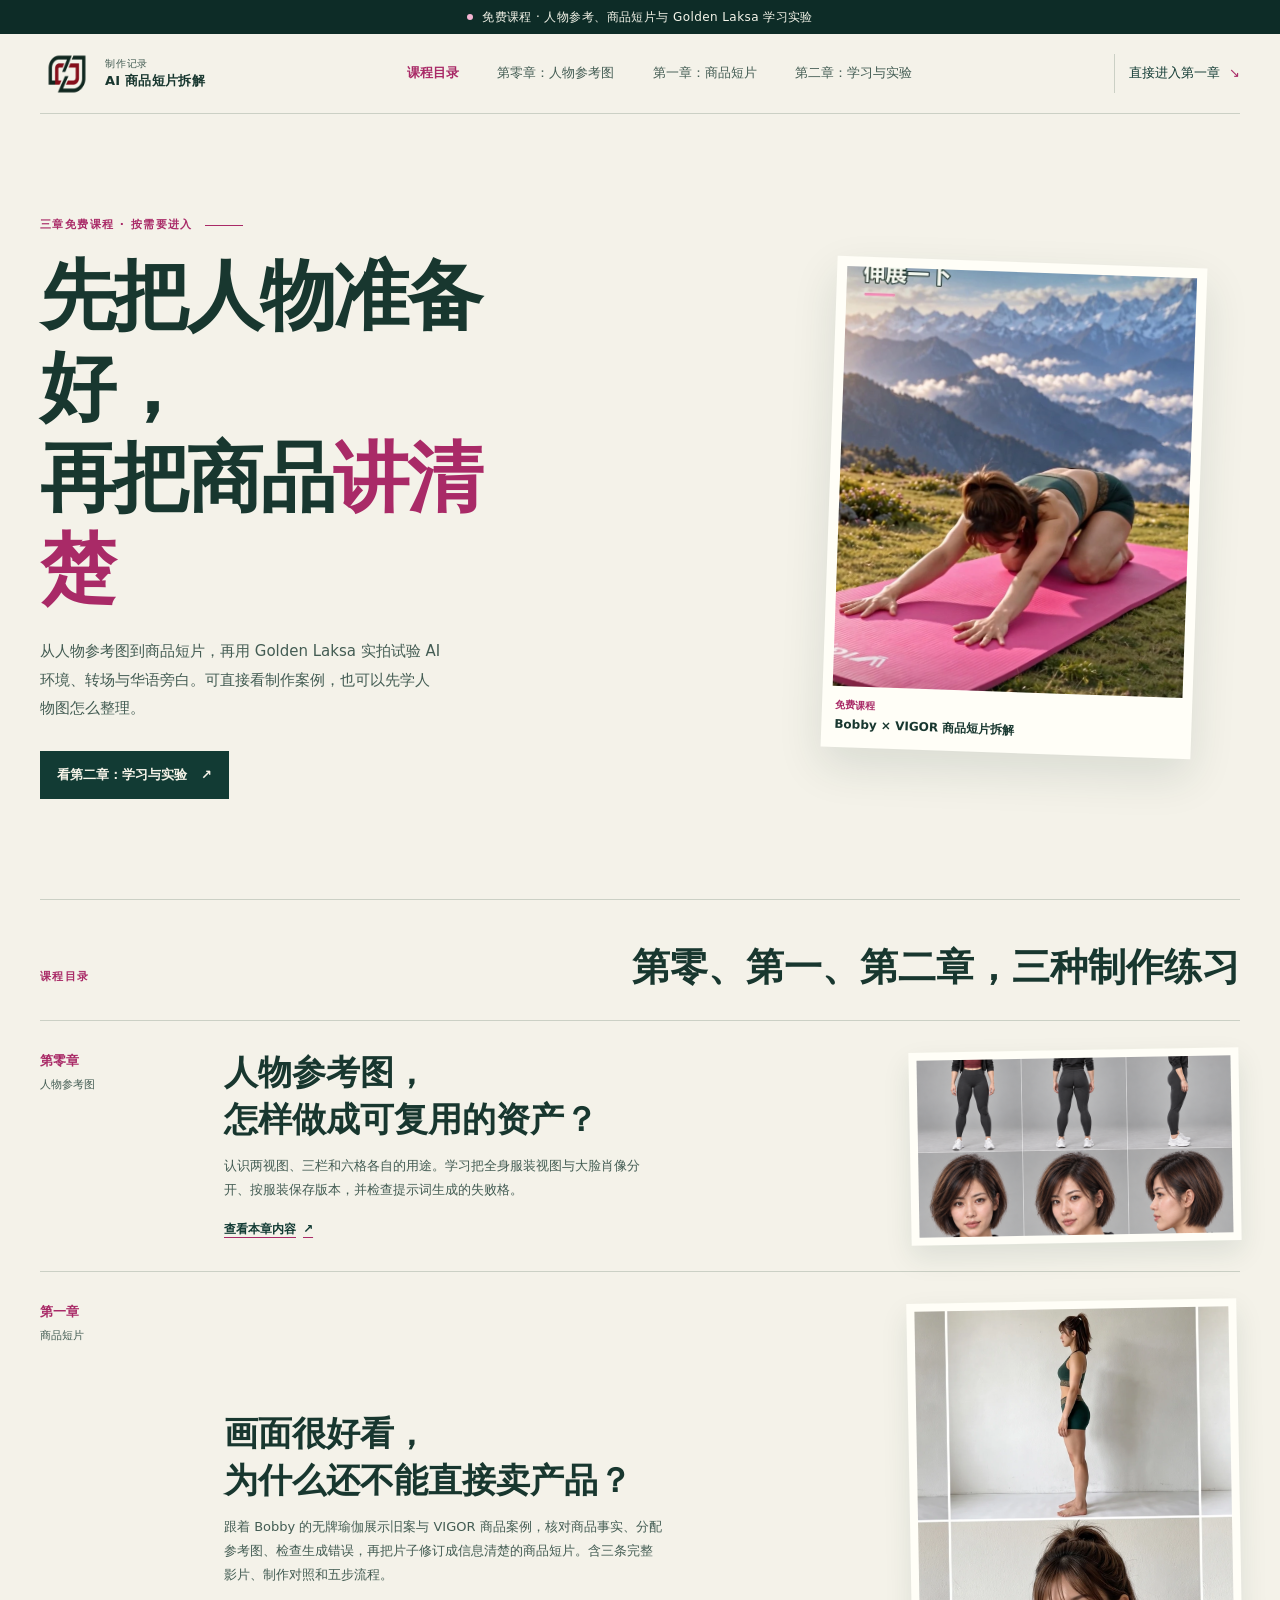
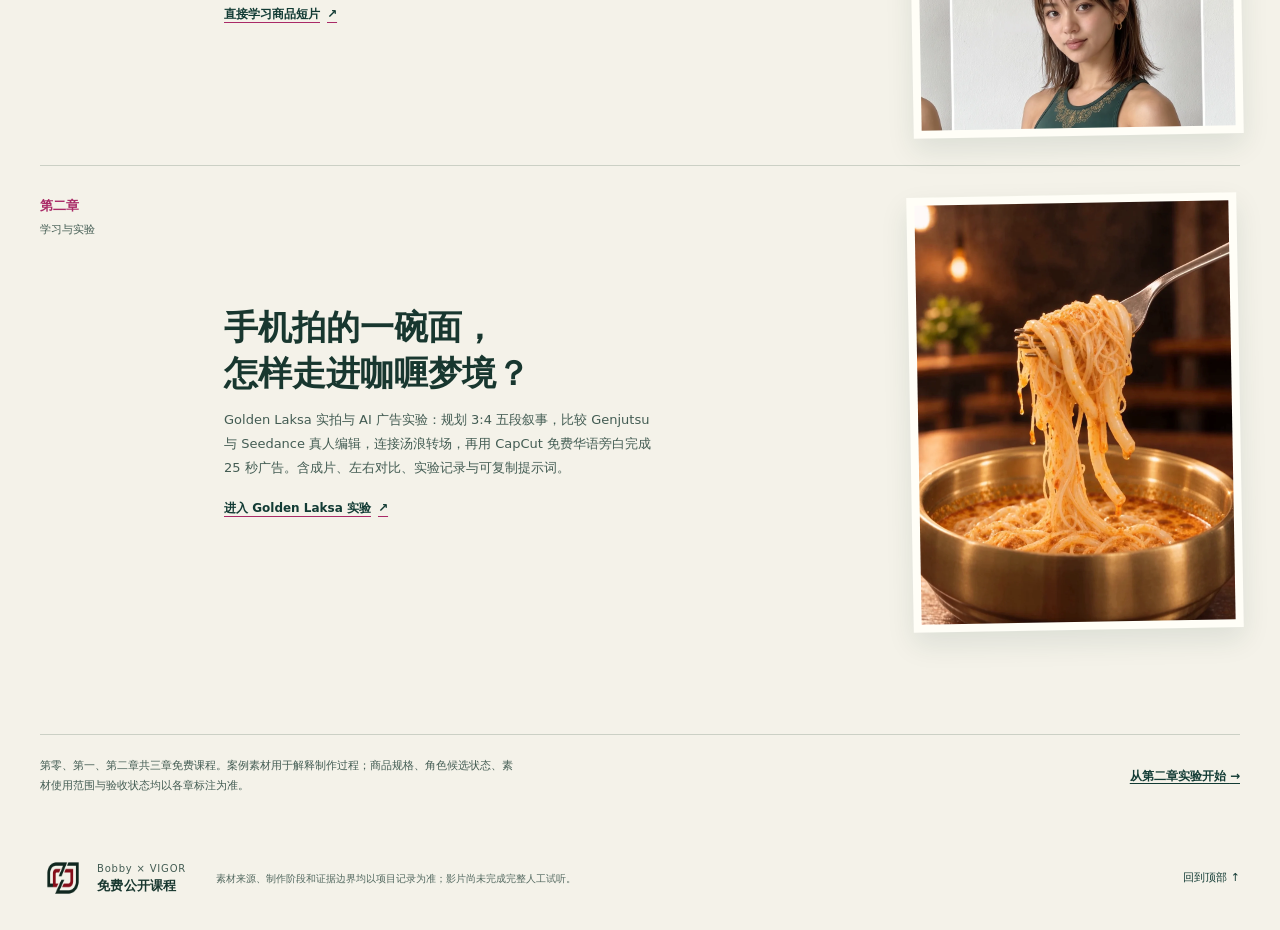
==== commit 17963bca: "Add Golden Laksa learning chapter and original CJ logo" ====
--- a/index.html
+++ b/index.html
@@ -4,36 +4,39 @@
   <meta charset="utf-8">
   <meta name="viewport" content="width=device-width, initial-scale=1">
   <meta name="theme-color" content="#123b34">
-  <meta name="description" content="免费公开的两章课程：第零章讲人物参考图资产，第一章拆解 Bobby × VIGOR 商品短片制作流程。">
+  <meta name="description" content="三章免费课程：第零章讲人物参考图资产，第一章拆解 Bobby × VIGOR 商品短片，第二章记录 Golden Laksa 实拍与 AI 广告学习实验。">
+  <link rel="icon" type="image/png" href="assets/cj-logo.png">
   <title>AI 商品短片拆解｜免费课程目录</title>
   <link rel="stylesheet" href="styles.css">
   <script src="script.js" defer></script>
 </head>
 <body>
   <a class="skip-link" href="#main">跳到正文</a>
-  <div class="local-banner"><span class="local-dot" aria-hidden="true"></span>免费公开课程 · Bobby × VIGOR 制作案例</div>
+  <div class="local-banner"><span class="local-dot" aria-hidden="true"></span>免费课程 · 人物参考、商品短片与 Golden Laksa 学习实验</div>
   <header class="site-header">
-    <a class="wordmark" href="index.html" aria-label="返回课程目录"><span class="wordmark-mark" aria-hidden="true">B<span>/</span>V</span><span class="wordmark-copy">制作记录<strong>AI 商品短片拆解</strong></span></a>
+    <a class="wordmark" href="index.html" aria-label="返回课程目录"><img class="wordmark-logo" src="assets/cj-logo.png" width="54" height="54" alt="CJ Logo"><span class="wordmark-copy">制作记录<strong>AI 商品短片拆解</strong></span></a>
     <nav class="main-nav" aria-label="课程导航">
       <a href="index.html" aria-current="page">课程目录</a>
       <a href="chapter-0.html">第零章：人物参考图</a>
       <a href="chapter-1.html">第一章：商品短片</a>
+      <a href="chapter-2.html">第二章：学习与实验</a>
     </nav>
     <a class="header-cta" href="chapter-1.html">直接进入第一章 <span aria-hidden="true">↘</span></a>
   </header>
   <main id="main">
 <section class="catalog-hero page-wrap" id="top" aria-labelledby="catalog-title">
-  <div class="catalog-copy"><p class="hero-kicker"><span>两章免费公开 · 按需要进入</span><span class="kicker-rule" aria-hidden="true"></span></p><h1 id="catalog-title">先把人物准备好，<br>再把商品<span>讲清楚</span></h1><p class="hero-deck">一套从人物参考到商品短片的实战课程。你可以先看完整制作案例，也可以先学人物图怎么整理。</p><a class="button button-light" href="chapter-1.html">直接进入第一章 <span aria-hidden="true">↗</span></a></div>
+  <div class="catalog-copy"><p class="hero-kicker"><span>三章免费课程 · 按需要进入</span><span class="kicker-rule" aria-hidden="true"></span></p><h1 id="catalog-title">先把人物准备好，<br>再把商品<span>讲清楚</span></h1><p class="hero-deck">从人物参考图到商品短片，再用 Golden Laksa 实拍试验 AI 环境、转场与华语旁白。可直接看制作案例，也可以先学人物图怎么整理。</p><a class="button button-light" href="chapter-2.html">看第二章：学习与实验 <span aria-hidden="true">↗</span></a></div>
   <div class="catalog-visual"><img src="assets/成片_伸展画面.webp" alt="Bobby 在粉色瑜伽垫上做伸展动作，作为第一章商品短片案例预览" width="720" height="1280"><div class="catalog-caption"><span>免费课程</span><b>Bobby × VIGOR 商品短片拆解</b></div></div>
 </section>
-<section class="catalog-courses page-wrap" aria-labelledby="course-list-title"><div class="catalog-section-head"><p class="section-kicker">课程目录</p><h2 id="course-list-title">两章，各自解决一个问题</h2></div>
+<section class="catalog-courses page-wrap" aria-labelledby="course-list-title"><div class="catalog-section-head"><p class="section-kicker">课程目录</p><h2 id="course-list-title">第零、第一、第二章，三种制作练习</h2></div>
   <article class="course-row course-zero"><div class="course-meta"><span>第零章</span><span>人物参考图</span></div><div class="course-copy"><h3>人物参考图，<br>怎样做成可复用的资产？</h3><p>认识两视图、三栏和六格各自的用途。学习把全身服装视图与大脸肖像分开、按服装保存版本，并检查提示词生成的失败格。</p><a class="text-link" href="chapter-0.html">查看本章内容 <span aria-hidden="true">↗</span></a></div><a class="course-image" href="chapter-0.html" aria-label="进入第零章：人物参考图"><img src="assets/Alex_旧版六格候选示例.png" alt="Alex 候选六格示意：上排是全身服装角度，下排是脸部角度" loading="lazy"></a></article>
   <article class="course-row course-one"><div class="course-meta"><span>第一章</span><span>商品短片</span></div><div class="course-copy"><h3>画面很好看，<br>为什么还不能直接卖产品？</h3><p>跟着 Bobby 的无牌瑜伽展示旧案与 VIGOR 商品案例，核对商品事实、分配参考图、检查生成错误，再把片子修订成信息清楚的商品短片。含三条完整影片、制作对照和五步流程。</p><a class="text-link" href="chapter-1.html">直接学习商品短片 <span aria-hidden="true">↗</span></a></div><a class="course-image course-image-film" href="chapter-1.html" aria-label="进入第一章：Bobby × VIGOR 商品短片"><img src="assets/Bobby角色六格.webp" alt="本案例曾使用的 Bobby 六格候选角色参考" loading="lazy"></a></article>
+  <article class="course-row course-two"><div class="course-meta"><span>第二章</span><span>学习与实验</span></div><div class="course-copy"><h3>手机拍的一碗面，<br>怎样走进咖喱梦境？</h3><p>Golden Laksa 实拍与 AI 广告实验：规划 3:4 五段叙事，比较 Genjutsu 与 Seedance 真人编辑，连接汤浪转场，再用 CapCut 免费华语旁白完成 25 秒广告。含成片、左右对比、实验记录与可复制提示词。</p><a class="text-link" href="chapter-2.html">进入 Golden Laksa 实验 <span aria-hidden="true">↗</span></a></div><a class="course-image course-image-film" href="chapter-2.html" aria-label="进入第二章：Golden Laksa 学习与实验"><img src="assets/golden-laksa/hero.webp" alt="Golden Laksa AI 广告里的金碗与橙金咖喱。" loading="lazy"></a></article>
 </section>
-<section class="catalog-note page-wrap"><p>两章均为免费公开课程。案例素材用于解释制作过程；商品规格、角色候选状态和素材使用范围仍以各章标注为准。</p><a href="chapter-1.html">不用先修课，直接开始第一章 <span aria-hidden="true">→</span></a></section>
+<section class="catalog-note page-wrap"><p>第零、第一、第二章共三章免费课程。案例素材用于解释制作过程；商品规格、角色候选状态、素材使用范围与验收状态均以各章标注为准。</p><a href="chapter-2.html">从第二章实验开始 <span aria-hidden="true">→</span></a></section>
   </main>
 <footer class="site-footer page-wrap">
-    <a class="wordmark footer-wordmark" href="#top"><span class="wordmark-mark" aria-hidden="true">B<span>/</span>V</span><span class="wordmark-copy">Bobby × VIGOR<strong>免费公开课程</strong></span></a>
+    <a class="wordmark footer-wordmark" href="#top"><img class="wordmark-logo" src="assets/cj-logo.png" width="54" height="54" alt="CJ Logo"><span class="wordmark-copy">Bobby × VIGOR<strong>免费公开课程</strong></span></a>
     <p>素材来源、制作阶段和证据边界均以项目记录为准；影片尚未完成完整人工试听。</p>
     <a href="#top" class="back-top">回到顶部 ↑</a>
   </footer>
--- a/styles.css
+++ b/styles.css
@@ -534,3 +534,106 @@
   .catalog-note a { white-space:normal; }
   .chapter-next-links { align-items:flex-start; flex-direction:column; }
 }
+
+/* Golden Laksa chapter: shared paper / green course language, warm food accents. */
+.gl-chapter { --gl-gold:#97662c; --gl-gold-light:#e4be7b; }
+.gl-chapter .hero-kicker, .gl-chapter .section-kicker { color:var(--gl-gold); }
+.gl-chapter .kicker-rule { background:var(--gl-gold); }
+.gl-chapter h1 em, .gl-chapter h2 em { color:var(--gl-gold); }
+.gl-chapter .section-dark .section-kicker, .gl-chapter .section-dark h2 em,
+.gl-chapter .film-stage, .gl-chapter .film-takeaway { color:var(--gl-gold-light); }
+.gl-hero { display:grid; grid-template-columns:minmax(0,1.15fr) minmax(250px,.7fr); align-items:center; gap:clamp(36px,7vw,90px); padding-block:65px 75px; }
+.gl-hero h1 { margin-bottom:20px; font-size:clamp(42px,5.2vw,66px); line-height:1.2; letter-spacing:-.035em; }
+.gl-hero .hero-deck { max-width:44ch; font-size:16px; }
+.gl-hero-photo { width:min(100%,330px); justify-self:end; transform:rotate(2deg); }
+.gl-hero-photo img { aspect-ratio:3/4; object-fit:cover; }
+.gl-facts { display:grid; grid-template-columns:repeat(3,1fr); gap:16px; max-width:500px; margin:32px 0 0; padding-top:17px; border-top:1px solid var(--line); }
+.gl-facts dt { font-family:var(--serif); font-size:21px; font-weight:700; }
+.gl-facts dd { margin:4px 0 0; color:var(--ink-soft); font-size:11px; }
+.gl-results { display:grid; grid-template-columns:minmax(230px,.55fr) minmax(0,1fr); gap:clamp(26px,4vw,54px); align-items:start; }
+.gl-chapter .video-shell video { aspect-ratio:3/4; }
+.gl-main-film .video-shell { width:min(100%,340px); margin-inline:0; }
+.gl-comparison-film .video-shell { width:100%; }
+.gl-comparison-film .video-shell video { aspect-ratio:4/3; }
+.gl-chapter .film-entry h3 { max-width:none; }
+.gl-chapter .film-entry p { max-width:56ch; }
+.gl-story, .gl-prompts, .gl-experiments { padding-block:clamp(64px,8vw,105px); }
+.gl-beats { display:grid; grid-template-columns:repeat(5,minmax(0,1fr)); gap:18px; margin:0; padding:0; list-style:none; }
+.gl-beats li { min-width:0; }
+.gl-beats figure { border-bottom:2px solid var(--forest); }
+.gl-beats img { width:100%; aspect-ratio:3/4; object-fit:cover; }
+.gl-beats figcaption { padding-block:11px; color:var(--gl-gold); font-size:11px; font-weight:700; }
+.gl-beats h3 { margin:16px 0 7px; font-family:var(--serif); font-size:20px; font-weight:600; line-height:1.45; }
+.gl-beats p { margin:0; color:var(--ink-soft); font-size:12px; line-height:1.85; }
+.gl-note { margin:28px 0 0; color:var(--ink-soft); font-size:11px; line-height:1.85; }
+.gl-workflow .step-index span { color:var(--gl-gold); }
+.gl-two-notes { display:grid; grid-template-columns:1fr 1fr; gap:22px; padding:22px 0; border-top:1px solid var(--line); border-bottom:1px solid var(--line); }
+.gl-two-notes b { font-size:12px; }
+.gl-two-notes p { margin:7px 0 0; color:var(--ink-soft); font-size:12px; line-height:1.9; }
+.gl-wave-still { max-width:300px; margin-block:24px; }
+.gl-wave-still img { width:100%; aspect-ratio:3/4; object-fit:cover; }
+.gl-wave-still figcaption { padding-top:9px; color:var(--ink-soft); font-size:11px; }
+.gl-voice-copy { margin:23px 0; padding:19px 23px; border-left:3px solid var(--gl-gold); background:#eeece1; color:var(--ink); font-family:var(--serif); font-size:17px; line-height:1.85; }
+.gl-check-status { display:grid; grid-template-columns:repeat(3,minmax(0,1fr)); gap:20px; margin-top:25px; padding-top:20px; border-top:1px solid var(--line); }
+.gl-check-status b { color:var(--gl-gold); font-size:12px; }
+.gl-check-status p { margin:8px 0 0; color:var(--ink-soft); font-size:12px; line-height:1.85; }
+.gl-prompts .prompt-fold { margin-block:14px; }
+.gl-prompts pre { max-height:none; margin:18px 0; padding:20px; overflow-wrap:anywhere; white-space:pre-wrap; border:1px solid var(--line); background:#efede2; color:var(--ink); font:12px/1.85 ui-monospace,"Cascadia Code",Consolas,monospace; }
+.gl-prompt-note { margin-top:15px !important; color:var(--ink-soft); font-size:11px !important; }
+.gl-experiments { border-top:1px solid var(--line); }
+.gl-experiment-fold { border-top:1px solid var(--line); }
+.gl-experiment-fold:last-child { border-bottom:1px solid var(--line); }
+.gl-experiment-fold summary { display:list-item; padding:20px 7px; cursor:pointer; }
+.gl-experiment-fold summary span { font-size:14px; font-weight:700; }
+.gl-experiment-fold summary small { display:block; margin:5px 0 0 18px; color:var(--ink-soft); font-size:11px; }
+.gl-experiment-content { display:grid; grid-template-columns:minmax(180px,.58fr) minmax(0,1fr); gap:35px; align-items:center; padding:8px 0 32px; }
+.gl-experiment-content .video-shell { max-width:300px; margin-inline:0; }
+.gl-experiment-content h3 { font-family:var(--serif); font-size:26px; line-height:1.45; }
+.gl-experiment-content p { max-width:50ch; color:var(--ink-soft); font-size:13px; line-height:1.9; }
+.gl-practice { padding-block:65px; }
+.gl-practice-layout { display:grid; grid-template-columns:1fr 1fr; gap:clamp(30px,6vw,75px); }
+.gl-practice h2 { font-size:clamp(29px,3.5vw,43px); line-height:1.3; }
+.gl-practice p { max-width:44ch; color:#d9e4db; font-size:13px; }
+.gl-practice ol { margin:0; padding-left:22px; }
+.gl-practice li { padding:0 0 17px 10px; margin-bottom:17px; border-bottom:1px solid rgb(229 236 226 / .25); }
+.gl-practice li::marker { color:var(--gl-gold-light); }
+.gl-practice li b { display:block; margin-bottom:5px; font-size:14px; }
+.gl-practice li span { color:#d9e4db; font-size:12px; }
+.gl-sources { padding-block:50px; }
+.gl-sources > div:first-child > p:not(.section-kicker) { font-size:13px; }
+.gl-sources .gl-note { max-width:90ch; margin-top:15px; font-size:11px !important; }
+.wordmark-logo { width:54px; height:54px; flex:none; object-fit:contain; }
+.footer-wordmark .wordmark-logo { width:46px; height:46px; }
+.gl-learning { padding-block:clamp(64px,8vw,100px); border-bottom:1px solid var(--line); }
+.gl-reflection { max-width:78ch; color:var(--ink-soft); font-size:15px; line-height:1.95; }
+.gl-next-tests { display:grid; grid-template-columns:repeat(3,minmax(0,1fr)); gap:28px; margin-top:32px; }
+.gl-next-tests article { padding-top:18px; border-top:2px solid var(--forest); }
+.gl-next-tests span { color:var(--gl-gold); font-size:11px; font-weight:700; }
+.gl-next-tests h3 { font-family:var(--serif); font-size:24px; line-height:1.5; margin:10px 0; }
+.gl-next-tests p { color:var(--ink-soft); font-size:13px; line-height:1.85; }
+@media (max-width:1000px) {
+  .gl-beats { grid-template-columns:repeat(3,minmax(0,1fr)); gap:25px; }
+  .gl-chapter .main-nav { gap:16px; }
+  .gl-chapter .main-nav a { font-size:11px; }
+}
+@media (max-width:680px) {
+  .gl-hero { grid-template-columns:1fr; padding-block:48px 58px; gap:35px; }
+  .gl-hero h1 { font-size:clamp(38px,10.5vw,49px); }
+  .gl-hero .hero-kicker { align-items:start; font-size:10px; }
+  .gl-hero .hero-deck { font-size:14px; }
+  .gl-hero-photo { width:min(78%,290px); justify-self:center; }
+  .gl-facts dt { font-size:19px; }
+  .gl-results { grid-template-columns:1fr; gap:46px; }
+  .gl-main-film .video-shell { margin-inline:auto; max-width:290px; }
+  .gl-beats { grid-template-columns:repeat(2,minmax(0,1fr)); gap:25px 16px; }
+  .gl-beats h3 { font-size:19px; }
+  .gl-two-notes, .gl-check-status, .gl-practice-layout { grid-template-columns:1fr; gap:18px; }
+  .gl-experiment-content { grid-template-columns:1fr; gap:26px; }
+  .gl-experiment-content .video-shell { margin-inline:auto; width:min(100%,290px); }
+  .gl-prompts pre { padding:14px; font-size:11px; }
+  .gl-voice-copy { padding:16px; font-size:15px; }
+  .gl-chapter .main-nav { gap:22px; }
+  .wordmark-logo { width:46px; height:46px; }
+  .gl-next-tests { grid-template-columns:1fr; gap:18px; }
+  .gl-reflection { font-size:14px; }
+}
